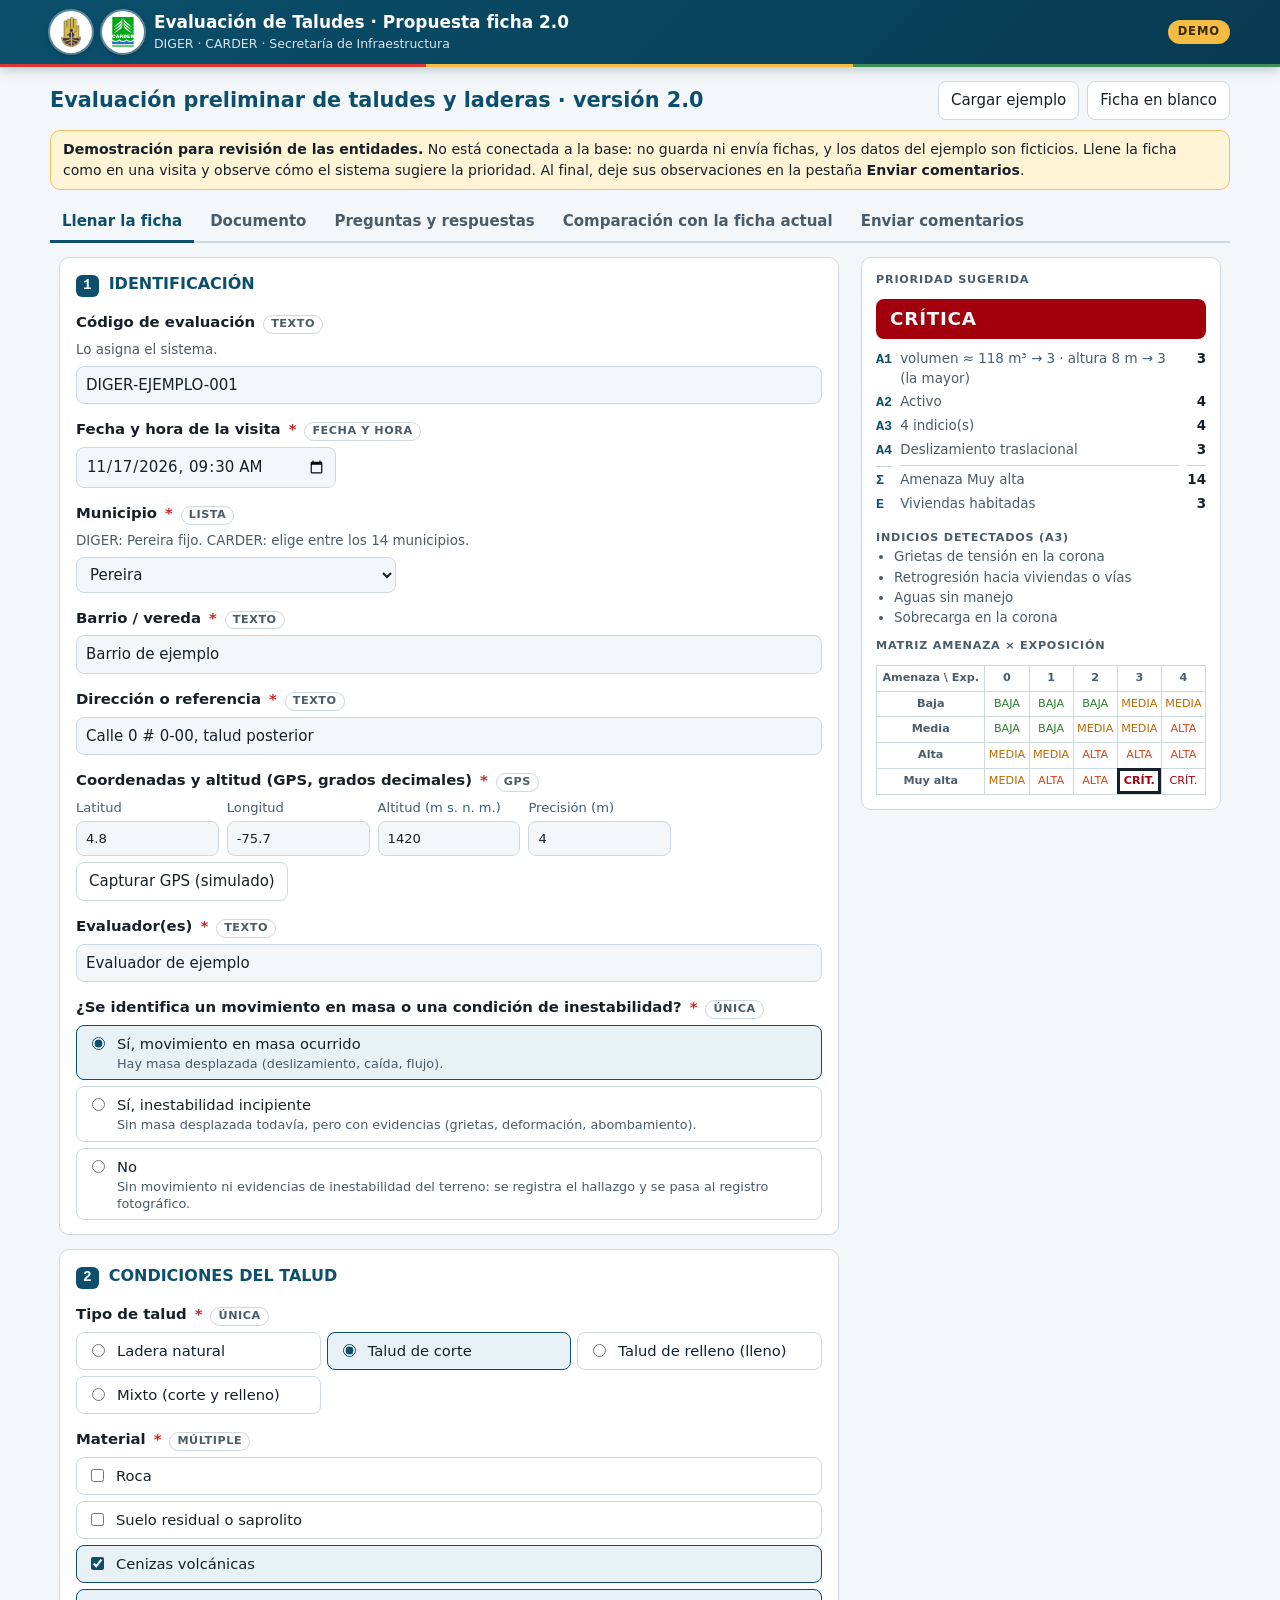
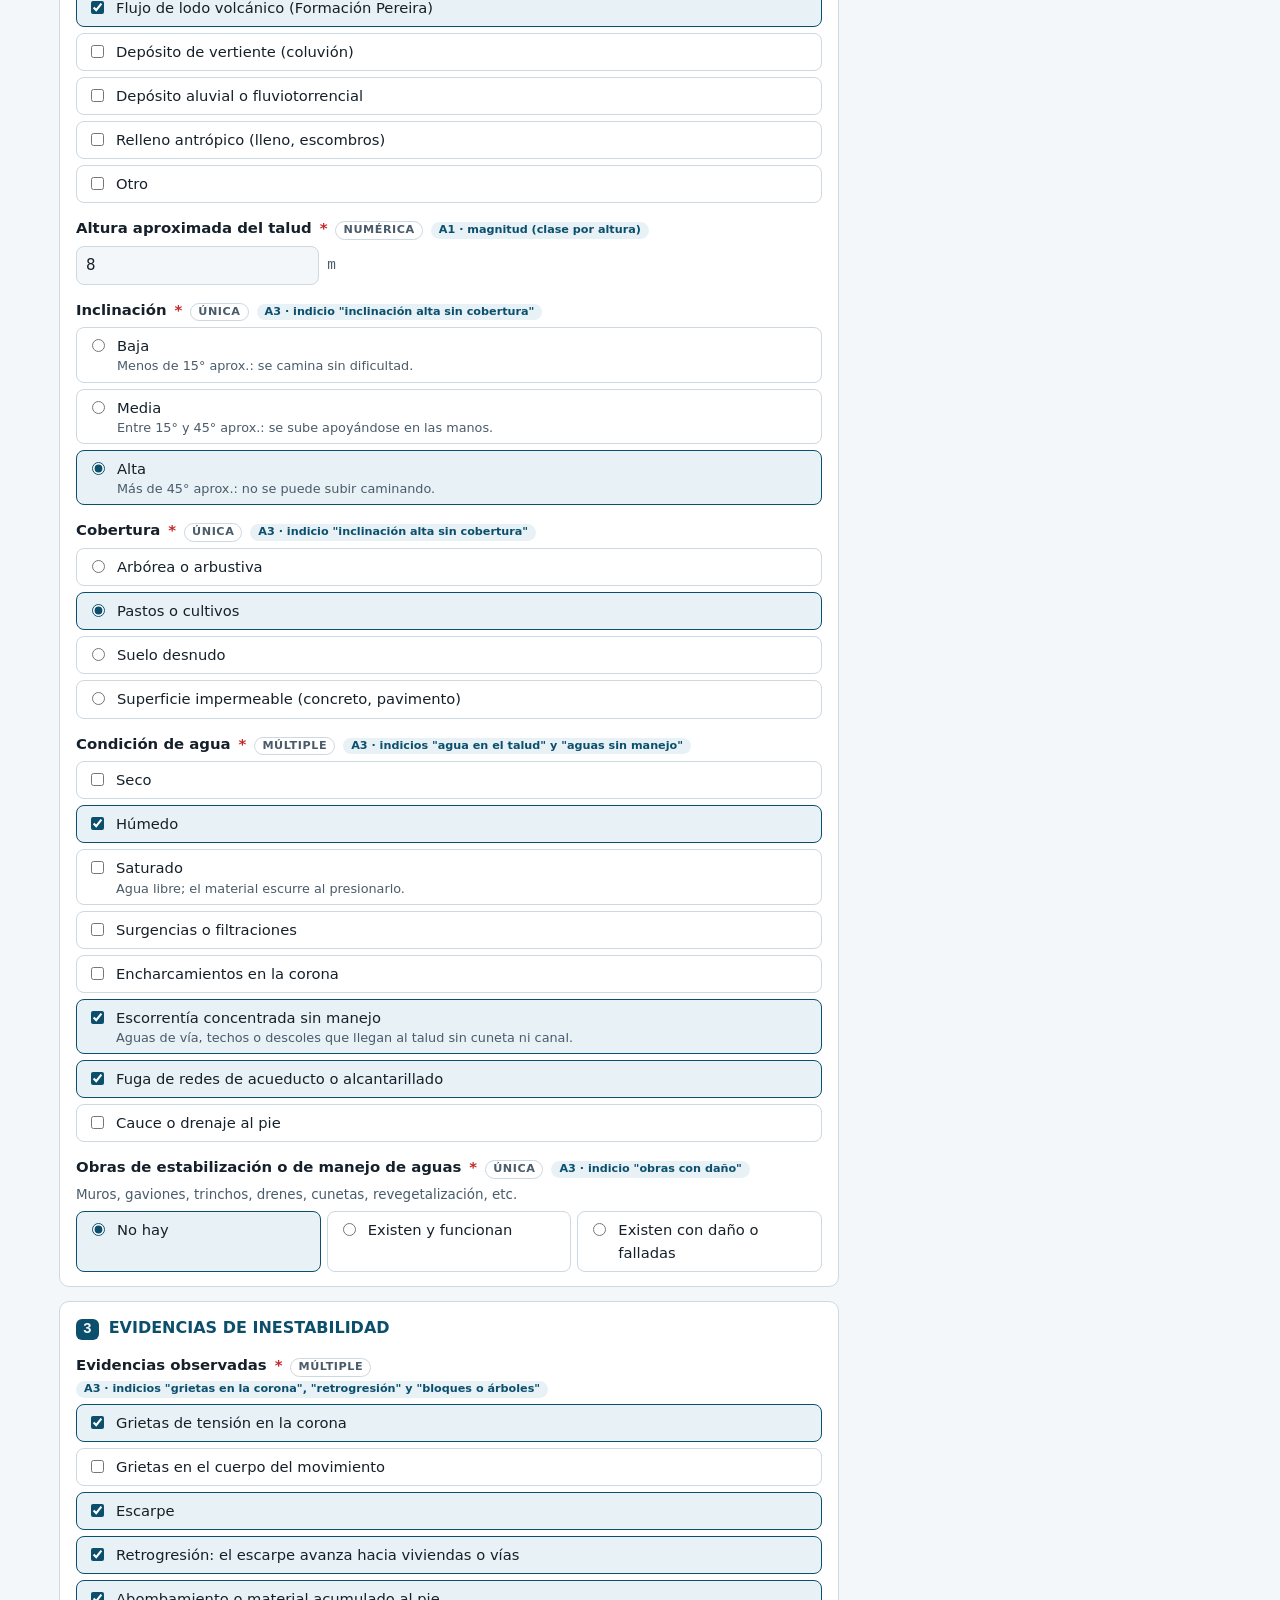
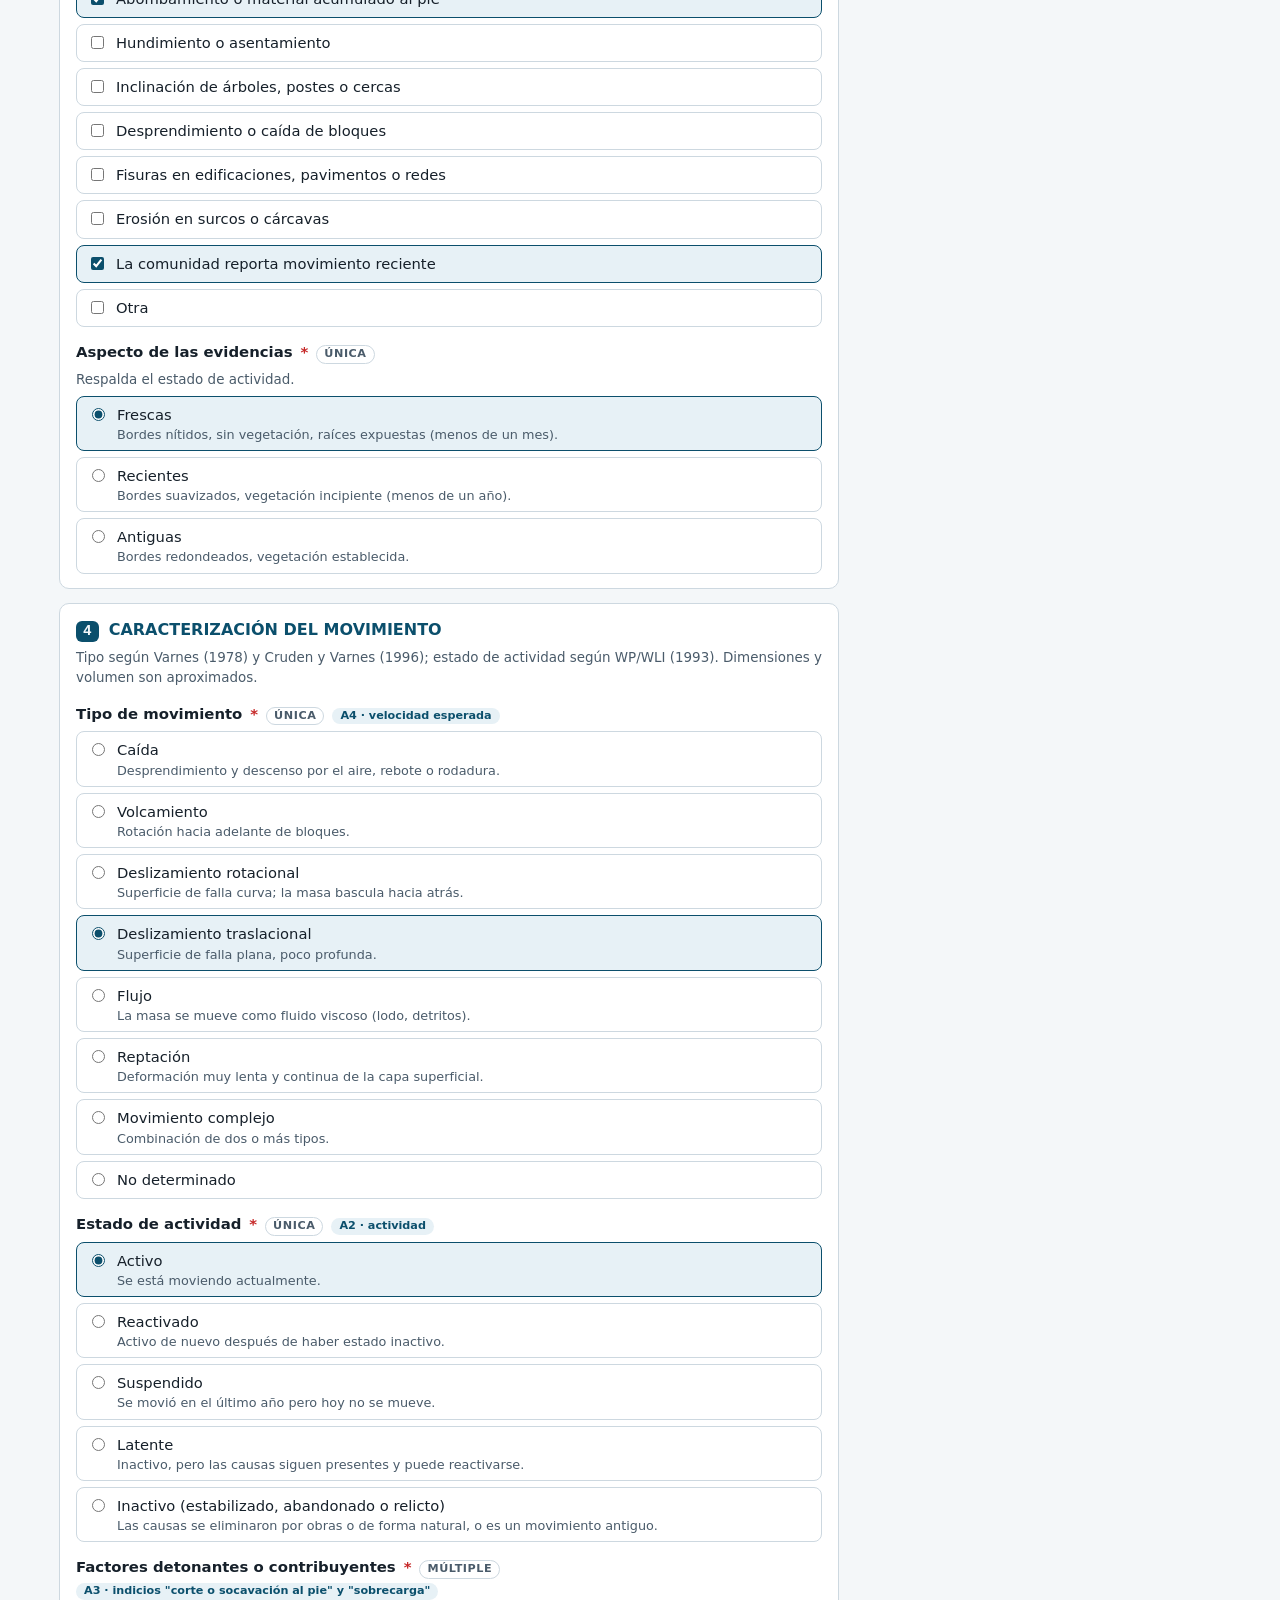
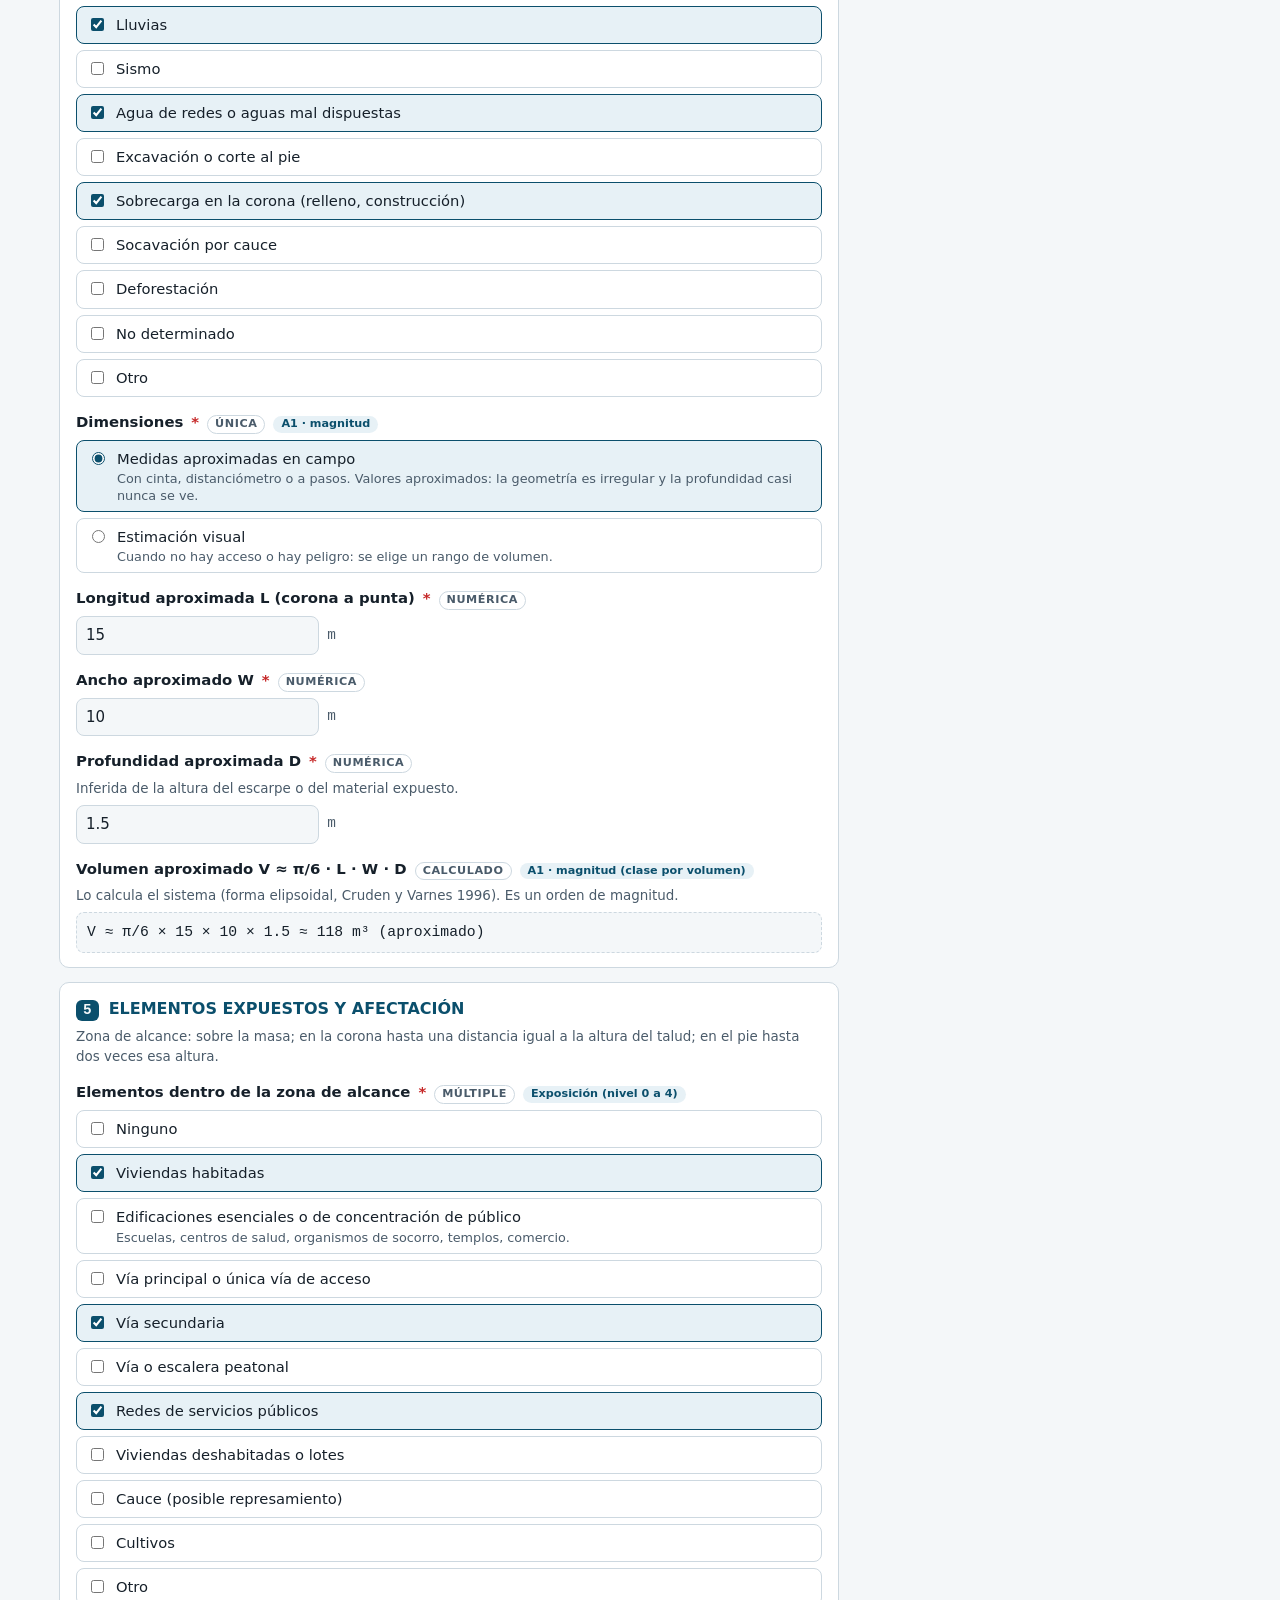
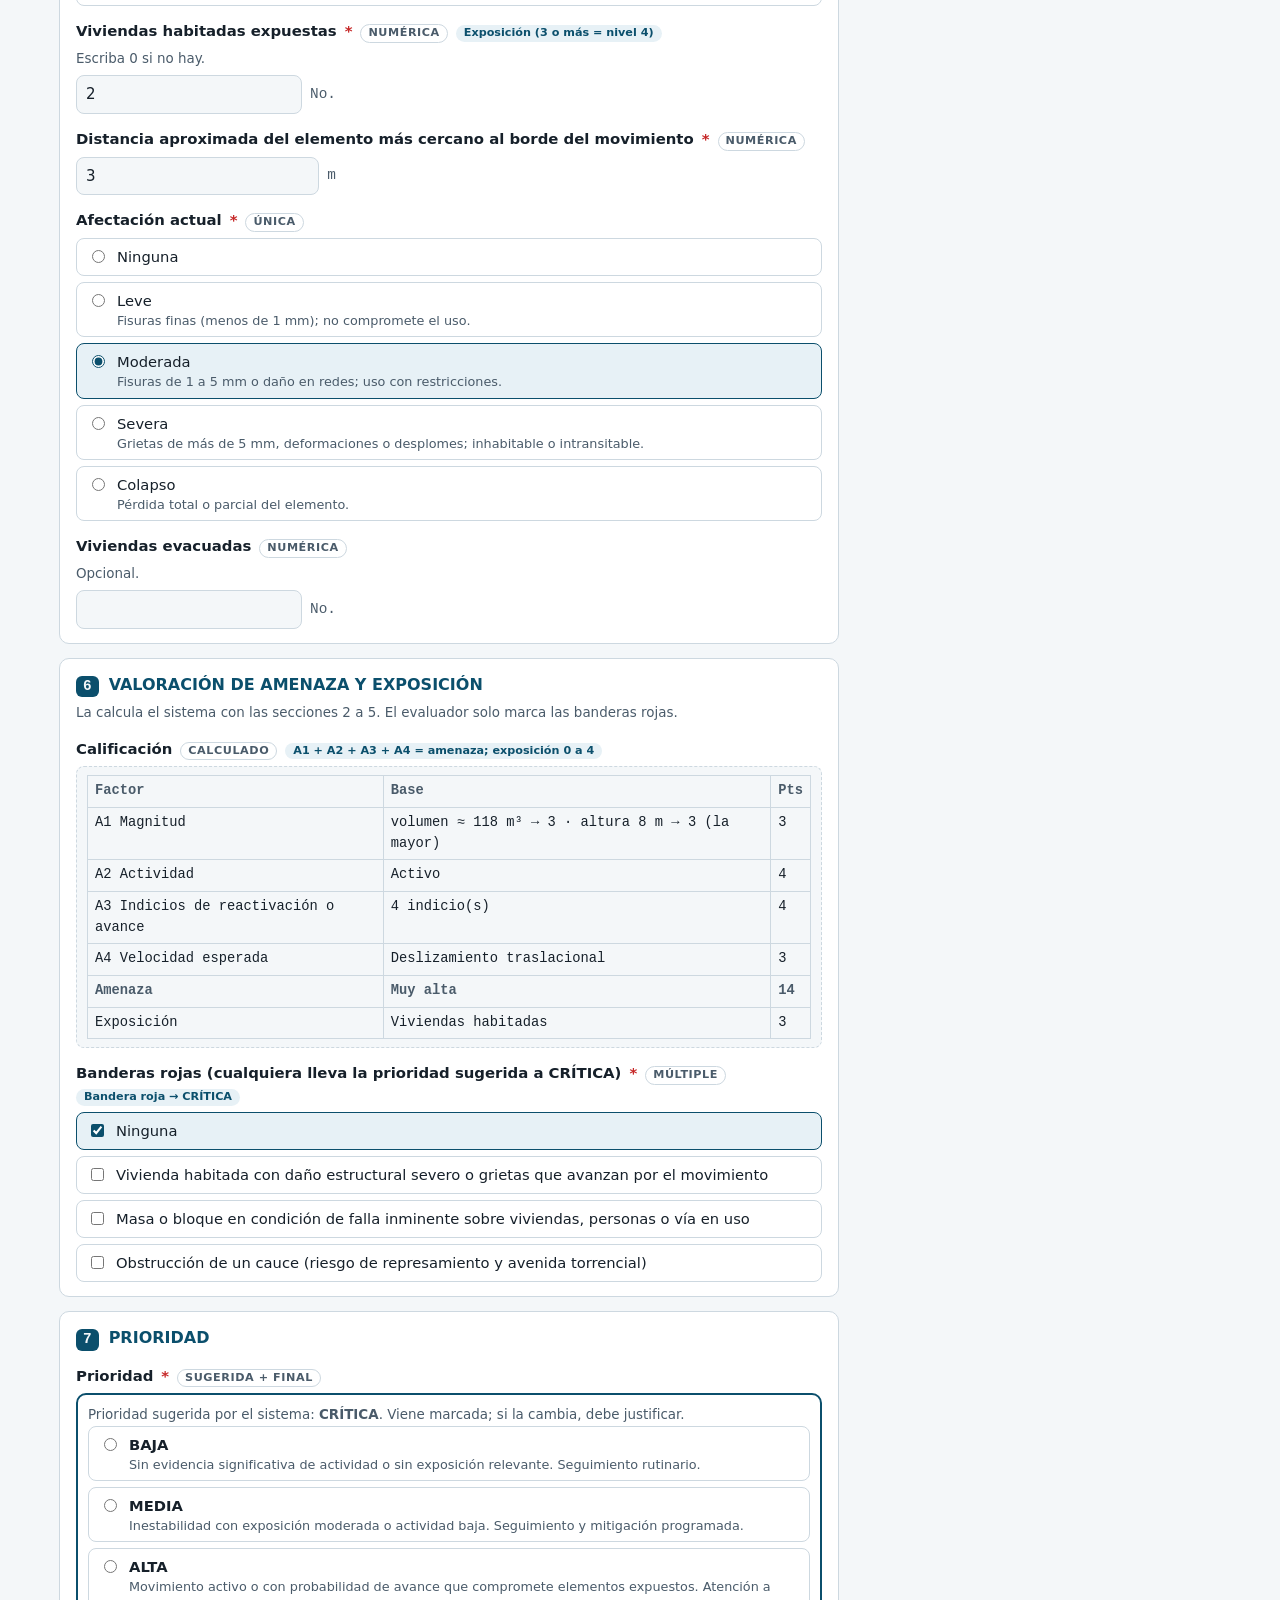
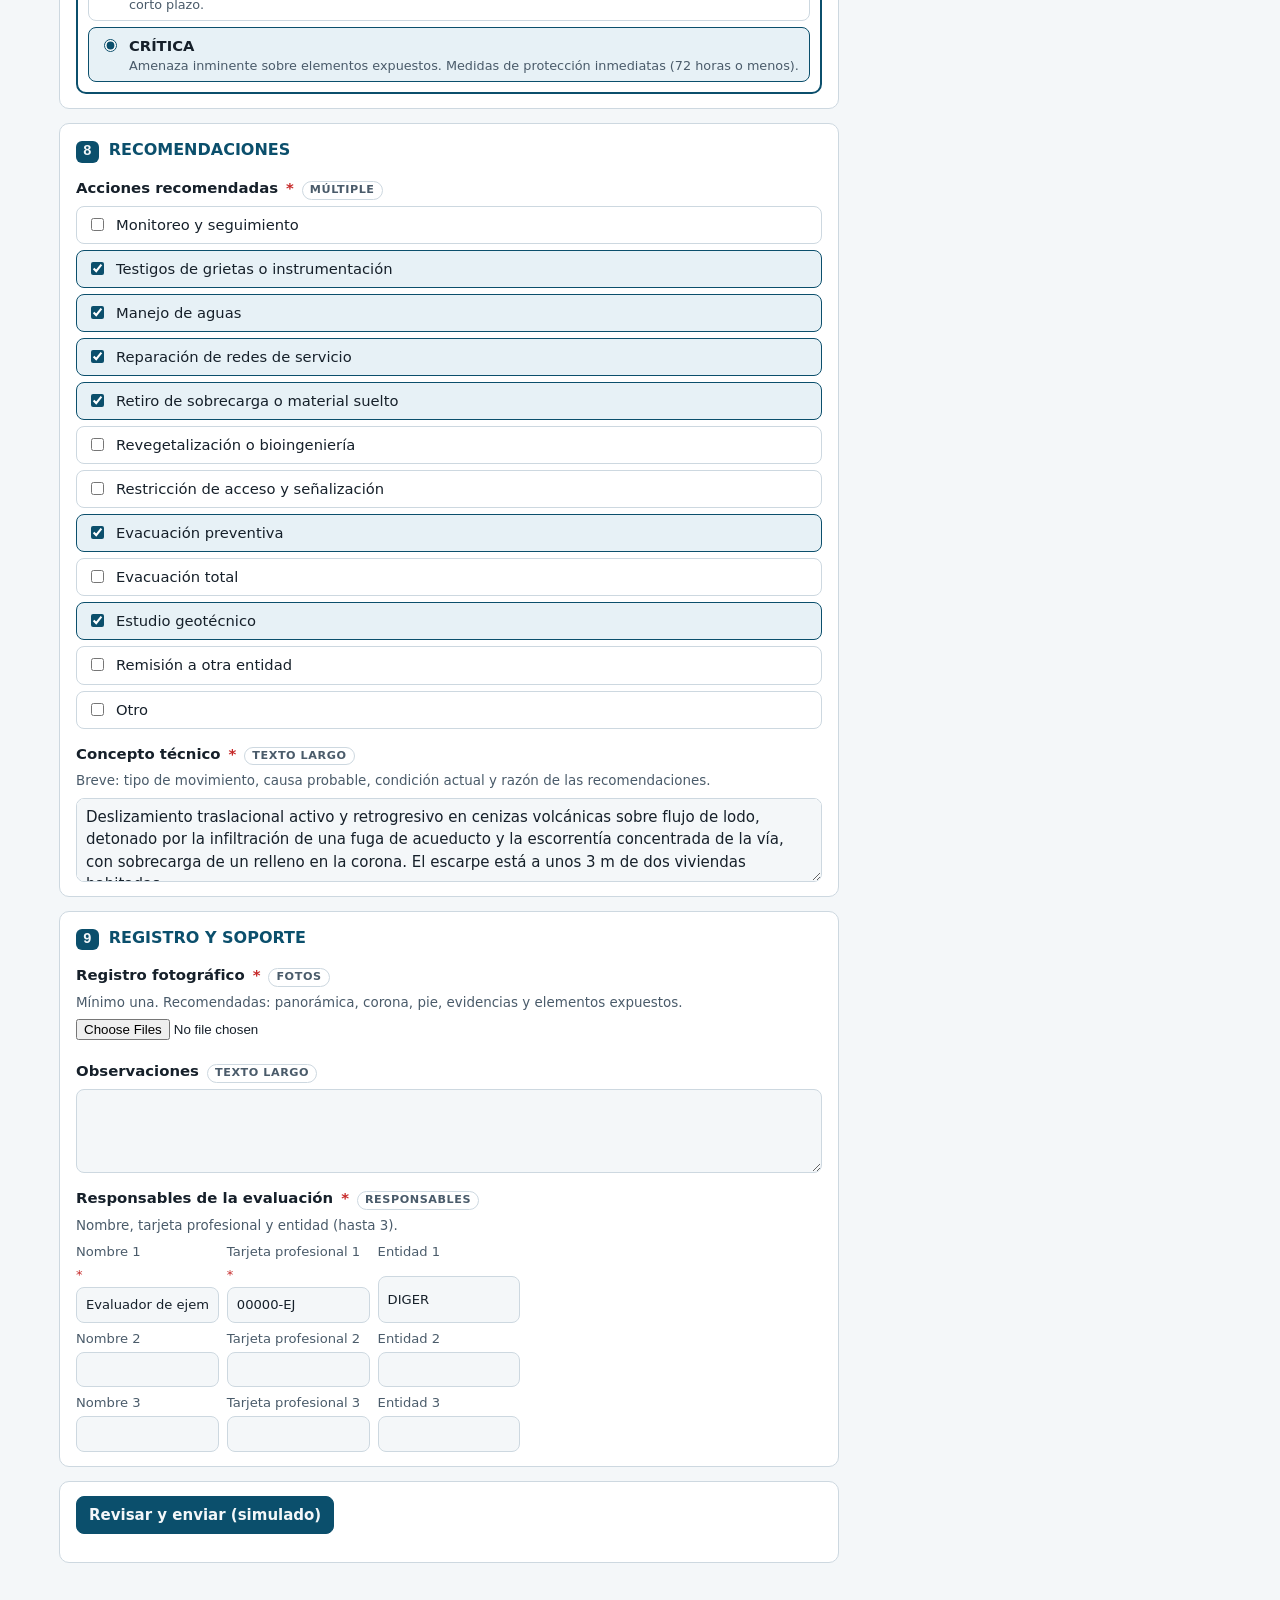
==== propuesta/index.html @ eb18f4ae "v83: demo de la propuesta de ficha 2.0 en propuesta/ (no conectada) y el service worker no la guarda" ====
<!DOCTYPE html>
<html lang="es">
<head>
<meta charset="utf-8">
<meta name="viewport" content="width=device-width, initial-scale=1, viewport-fit=cover">
<meta name="robots" content="noindex">
<title>Propuesta ficha 2.0 · Taludes DIGER</title>
<link rel="icon" href="../icon-192.png">
<!-- DEMO de la propuesta de ficha 2.0. NO está conectada a nada: no lee ni escribe la base, no usa config.js,
     no registra service worker. Fuente de la ficha y del cálculo: ficha2-schema.js (misma carpeta).
     El service worker de la app NO guarda esta carpeta (sw.js, igual que eficiencia/). -->
<style>
/* Layout: tres vistas (llenar / documento / preguntas). Llenar = formulario de lectura (máx. 780 px) + panel de criticidad fijo a la derecha;
   en celular el panel queda debajo y una barra inferior muestra la prioridad. Colores tomados de la app (app/styles.css). */
:root {
  --azul: #0b4f6c; --azul-claro: #e7f1f6; --texto: #16202a; --suave: #4a5b6a; --borde: #cdd8e0; --fondo: #f4f7f9; --tarjeta: #ffffff;
  --aviso: #fff4d6; --aviso-borde: #e6c46a; --papel: #ffffff; --tinta: #111a22;
  --baja: #2e7d32; --media: #b86a00; --alta: #d84315; --critica: #a3000d; --sin: #5f6f7c; --error: #c62828;
  --mono: ui-monospace, "Cascadia Mono", Consolas, monospace; --radio: 10px;
}
/* Igual que la app: solo tema claro, barra azul con la franja institucional. */
:root { --azul-oscuro: #063a50; --inst-rojo: #d93933; --inst-verde: #3f8c54; --inst-amarillo: #f4bc42; color-scheme: light }
* { box-sizing: border-box }
[hidden] { display: none !important }
html, body { margin: 0 }
body { background: var(--fondo); color: var(--texto); font: 15px/1.5 system-ui, -apple-system, "Segoe UI", Roboto, sans-serif; padding-bottom: 110px }
.contenido { padding: 14px max(16px, env(safe-area-inset-right, 0px)) 0 max(16px, env(safe-area-inset-left, 0px)) }
.topbar { background: linear-gradient(135deg, var(--azul) 0%, var(--azul-oscuro) 100%); color: #fff; box-shadow: 0 2px 12px rgba(6, 58, 80, .28);
  border-bottom: 3px solid transparent; border-image: linear-gradient(90deg, var(--inst-rojo) 0 33.3%, var(--inst-amarillo) 33.3% 66.6%, var(--inst-verde) 66.6%) 1;
  padding: calc(10px + env(safe-area-inset-top, 0px)) max(14px, env(safe-area-inset-right, 0px)) 10px max(14px, env(safe-area-inset-left, 0px)) }
.topbar-in { max-width: 1180px; margin: 0 auto; display: flex; align-items: center; gap: 10px; flex-wrap: wrap }
.topbar-logo { flex: none; display: inline-grid; place-items: center; width: 42px; height: 42px; border-radius: 50%; background: #fff;
  box-shadow: 0 0 0 2px rgba(255,255,255,.35), 0 2px 6px rgba(0,0,0,.25) }
.topbar-logo img { height: 30px; width: auto; display: block }
.topbar-textos { min-width: 0; flex: 1 1 200px }
.topbar-textos strong { display: block; font-size: 1.06rem }
.topbar-textos span { display: block; font-size: .78rem; opacity: .85 }
.sello { font-size: .72rem; font-weight: 800; letter-spacing: .08em; background: var(--inst-amarillo); color: #3a2a00; border-radius: 99px; padding: 3px 10px }
.fb { display: grid; gap: 12px; max-width: 780px }
.fb label { display: grid; gap: 4px; font-weight: 600; font-size: .9rem }
.fb input[type=text] { max-width: 420px }
.fb textarea { min-height: 140px }
.fb .vista-previa { font: .82rem/1.45 var(--mono); white-space: pre-wrap; background: var(--tarjeta); border: 1px dashed var(--borde); border-radius: 8px; padding: 10px; max-height: 260px; overflow: auto }
@media (max-width: 700px) { body .vistas { flex-wrap: nowrap; overflow-x: auto; scrollbar-width: thin } body .vistas button { white-space: nowrap; flex: none } }
a.boton { display: inline-block; text-decoration: none; border-radius: 8px; padding: 7px 12px; font-weight: 700; background: #1f8f4e; color: #fff }
.ancho { max-width: 1180px; margin: 0 auto }
header.cab { display: flex; flex-wrap: wrap; gap: 10px 16px; align-items: center; justify-content: space-between; margin-bottom: 10px }
h1 { font-size: 1.3rem; margin: 0; color: var(--azul); text-wrap: balance }
.borrador { background: var(--aviso); border: 1px solid var(--aviso-borde); border-radius: var(--radio); padding: 8px 12px; font-size: .88rem; margin: 0 0 12px }
.vistas { display: flex; gap: 4px; flex-wrap: wrap; border-bottom: 2px solid var(--borde); margin-bottom: 14px }
.vistas button { border: 0; border-bottom: 3px solid transparent; border-radius: 0; margin-bottom: -2px; background: none; padding: 8px 12px; font-weight: 600; color: var(--suave) }
.vistas button[aria-selected=true] { color: var(--azul); border-bottom-color: var(--azul) }
button { font: inherit; cursor: pointer; border-radius: 8px; border: 1px solid var(--borde); background: var(--tarjeta); color: var(--texto); padding: 7px 12px }
button.primario { background: var(--azul); border-color: var(--azul); color: var(--fondo); font-weight: 700 }
button:focus-visible, input:focus-visible, select:focus-visible, textarea:focus-visible { outline: 3px solid var(--azul); outline-offset: 2px }
label.op:focus-within { outline: 3px solid var(--azul); outline-offset: 1px }
.botones { display: flex; gap: 8px; flex-wrap: wrap }
/* LLENAR */
.llenar { display: grid; grid-template-columns: minmax(0, 780px) minmax(0, 360px); gap: 22px; justify-content: center }
.form { display: grid; gap: 14px; min-width: 0 }
.sec { background: var(--tarjeta); border: 1px solid var(--borde); border-radius: var(--radio); padding: 14px 16px; display: grid; gap: 14px; min-width: 0 }
.sec > h2 { margin: 0; font-size: 1rem; color: var(--azul); display: flex; gap: 10px; align-items: baseline }
.sec > h2 .num { font-family: var(--mono); background: var(--azul); color: var(--fondo); border-radius: 6px; padding: 0 7px; font-size: .9rem }
.sec > .ayuda { margin-top: -8px }
.campo { display: grid; gap: 6px; min-width: 0 }
.campo > .etq { font-weight: 600; font-size: .93rem; display: flex; flex-wrap: wrap; gap: 4px 8px; align-items: baseline }
.req { color: var(--error) }
.tipo { font-size: .7rem; letter-spacing: .05em; text-transform: uppercase; color: var(--suave); border: 1px solid var(--borde); border-radius: 99px; padding: 0 7px; font-weight: 600 }
.crit { font-size: .7rem; color: var(--azul); background: var(--azul-claro); border-radius: 99px; padding: 0 8px; font-weight: 600 }
.ayuda { color: var(--suave); font-size: .84rem; margin: 0 }
.ops { display: grid; gap: 6px; grid-template-columns: repeat(auto-fill, minmax(220px, 1fr)) }
.ops.largas { grid-template-columns: 1fr }
label.op { display: flex; gap: 9px; align-items: flex-start; border: 1px solid var(--borde); border-radius: 8px; padding: 7px 10px; cursor: pointer; min-width: 0; font-size: .92rem }
label.op:has(input:checked) { border-color: var(--azul); background: var(--azul-claro) }
label.op input { margin-top: 4px; flex: none; accent-color: var(--azul) }
label.op small { display: block; color: var(--suave); font-size: .8rem; line-height: 1.35 }
.detalle { display: grid; gap: 4px; font-size: .86rem; color: var(--suave); padding-left: 12px; border-left: 3px solid var(--azul) }
input[type=number], input[type=text], input[type=datetime-local], select, textarea { font: inherit; color: var(--texto); background: var(--fondo); border: 1px solid var(--borde); border-radius: 8px; padding: 7px 9px; width: 100%; min-width: 0 }
textarea { min-height: 84px; resize: vertical }
.con-unidad { display: flex; align-items: center; gap: 8px; max-width: 260px }
.con-unidad span { color: var(--suave); font-family: var(--mono); font-size: .9rem }
.rejilla { display: grid; gap: 8px; grid-template-columns: repeat(auto-fill, minmax(140px, 1fr)) }
.rejilla label { display: grid; gap: 3px; font-size: .82rem; color: var(--suave) }
.calc { font-family: var(--mono); font-size: .92rem; background: var(--fondo); border: 1px dashed var(--borde); border-radius: 8px; padding: 8px 10px; overflow-x: auto }
.destacado { border: 2px solid var(--azul); border-radius: var(--radio); padding: 10px }
.tabla-caja { overflow-x: auto }
table.t { border-collapse: collapse; width: 100%; font-size: .86rem; font-variant-numeric: tabular-nums }
table.t th, table.t td { border: 1px solid var(--borde); padding: 5px 7px; text-align: left; vertical-align: top }
table.t th { background: var(--fondo); color: var(--suave); font-weight: 600 }
.justif { border: 2px solid var(--media); border-radius: var(--radio); padding: 12px; display: grid; gap: 8px }
.errores { color: var(--error); font-weight: 600; font-size: .9rem; margin: 0 }
.ok { color: var(--baja); font-weight: 600; margin: 0 }
/* panel */
aside { position: sticky; top: calc(env(safe-area-inset-top, 0px) + 12px); align-self: start; display: grid; gap: 12px; min-width: 0; max-height: calc(100vh - 24px); overflow-y: auto }
.panel { background: var(--tarjeta); border: 1px solid var(--borde); border-radius: var(--radio); padding: 14px; display: grid; gap: 10px }
.etq-p { font-size: .7rem; letter-spacing: .07em; text-transform: uppercase; color: var(--suave); font-weight: 700 }
.chip { display: inline-block; font-weight: 800; letter-spacing: .04em; color: var(--fondo); border-radius: 8px; padding: 6px 14px; font-size: 1.15rem; background: var(--sin) }
.c-BAJA { background: var(--baja) } .c-MEDIA { background: var(--media) } .c-ALTA { background: var(--alta) } .c-CRÍTICA { background: var(--critica) }
dl.fac { display: grid; grid-template-columns: auto 1fr auto; gap: 3px 8px; margin: 0; font-size: .84rem; align-items: baseline }
dl.fac dt { font-family: var(--mono); color: var(--azul); font-weight: 700 } dl.fac dd { margin: 0; color: var(--suave) } dl.fac .p { text-align: right; font-weight: 700; color: var(--texto); font-variant-numeric: tabular-nums }
dl.fac .tot { border-top: 1px solid var(--borde); padding-top: 4px }
ul.mini { margin: 0; padding-left: 18px; font-size: .84rem; color: var(--suave) }
ul.adv { margin: 0; padding-left: 18px; font-size: .84rem; color: var(--media) }
table.matriz { border-collapse: collapse; width: 100%; font-size: .7rem; font-variant-numeric: tabular-nums }
.matriz th, .matriz td { border: 1px solid var(--borde); padding: 4px 2px; text-align: center }
.matriz th { color: var(--suave); font-weight: 600 }
.matriz .v-BAJA { color: var(--baja) } .matriz .v-MEDIA { color: var(--media) } .matriz .v-ALTA { color: var(--alta) } .matriz .v-CRÍTICA { color: var(--critica) }
.matriz td.aqui { outline: 3px solid var(--texto); outline-offset: -3px; font-weight: 800 }
.barra { display: none }
@media (max-width: 920px) {
  .llenar { grid-template-columns: minmax(0, 1fr) }
  aside { position: static; max-height: none }
  .barra { display: flex; position: fixed; left: 0; right: 0; bottom: 0; z-index: 20; gap: 10px; align-items: center; justify-content: space-between; background: var(--tarjeta); border-top: 1px solid var(--borde);
    padding: 10px max(16px, env(safe-area-inset-right, 0px)) calc(10px + env(safe-area-inset-bottom, 0px)) max(16px, env(safe-area-inset-left, 0px)) }
  .barra .chip { font-size: .95rem; padding: 4px 10px } .barra span { font-size: .82rem; color: var(--suave) }
}
/* DOCUMENTO */
.hoja { background: var(--papel); color: var(--tinta); border: 1px solid var(--borde); max-width: 860px; margin: 0 auto; padding: 22px; font-size: 12.5px; line-height: 1.4; box-shadow: 0 2px 10px rgba(0,0,0,.08) }
.hoja table { border-collapse: collapse; width: 100% }
.hoja td, .hoja th { border: 1px solid var(--tinta); padding: 4px 6px; vertical-align: top; text-align: left }
.d-enc td { text-align: center; vertical-align: middle }
.d-enc .ent { font-weight: 800; font-size: 13px } .d-enc .tit { font-weight: 800; font-size: 13.5px }
.d-sec { background: var(--azul); color: var(--papel); font-weight: 800; letter-spacing: .03em; padding: 4px 6px; margin-top: 10px }
.d-lbl { width: 32%; font-weight: 600; background: color-mix(in srgb, var(--azul) 7%, transparent) }
.d-ops span { display: inline-block; margin-right: 10px; white-space: nowrap } .d-ops span.si { font-weight: 700 }
.d-alc { font-size: 11px; font-style: italic; margin: 8px 0 }
.d-prio { font-size: 16px; font-weight: 800 }
.d-firmas td { height: 70px; vertical-align: bottom; text-align: center; width: 33% }
.d-fotos { display: grid; grid-template-columns: repeat(auto-fill, minmax(150px, 1fr)); gap: 6px }
.d-fotos img { width: 100%; aspect-ratio: 4/3; object-fit: cover; border: 1px solid var(--tinta) }
.d-ref { font-size: 10.5px; margin-top: 10px }
.hoja-caja { overflow-x: auto }
/* PREGUNTAS */
.spec { display: grid; gap: 18px }
.spec > section, .spec > p { min-width: 0 }
.spec h2 { font-size: 1rem; color: var(--azul); margin: 0 0 6px }
.spec td.ops-col { font-size: .8rem; color: var(--suave); min-width: 220px }
.spec td:first-child { font-family: var(--mono); white-space: nowrap }
@media (prefers-reduced-motion: no-preference) { .chip { transition: background-color .25s } }
</style>
</head>
<body>
<header class="topbar">
  <div class="topbar-in">
    <span class="topbar-logo"><img src="../logo-diger.png" width="87" height="134" alt="DIGER Pereira"></span>
    <span class="topbar-logo"><img src="../logo-carder-compacto.png" width="158" height="224" alt="CARDER"></span>
    <div class="topbar-textos"><strong>Evaluación de Taludes · Propuesta ficha 2.0</strong><span>DIGER · CARDER · Secretaría de Infraestructura</span></div>
    <span class="sello">DEMO</span>
  </div>
</header>
<div class="contenido">
<div class="ancho">
  <header class="cab">
    <h1>Evaluación preliminar de taludes y laderas · versión 2.0</h1>
    <div class="botones"><button type="button" id="b-ejemplo">Cargar ejemplo</button><button type="button" id="b-limpiar">Ficha en blanco</button></div>
  </header>
  <p class="borrador"><b>Demostración para revisión de las entidades.</b> No está conectada a la base: no guarda ni envía fichas, y los datos del ejemplo son ficticios. Llene la ficha como en una visita y observe cómo el sistema sugiere la prioridad. Al final, deje sus observaciones en la pestaña <b>Enviar comentarios</b>.</p>
  <div class="vistas" role="tablist">
    <button type="button" role="tab" id="v-llenar" aria-selected="true">Llenar la ficha</button>
    <button type="button" role="tab" id="v-doc" aria-selected="false">Documento</button>
    <button type="button" role="tab" id="v-spec" aria-selected="false">Preguntas y respuestas</button>
    <button type="button" role="tab" id="v-comp" aria-selected="false">Comparación con la ficha actual</button>
    <button type="button" role="tab" id="v-fb" aria-selected="false">Enviar comentarios</button>
  </div>

  <div id="vista-llenar" class="llenar">
    <div class="form" id="form"></div>
    <aside>
      <div class="panel">
        <span class="etq-p">Prioridad sugerida</span>
        <span class="chip" id="chip">—</span>
        <dl class="fac" id="factores"></dl>
        <div id="caja-ind"><span class="etq-p">Indicios detectados (A3)</span><ul class="mini" id="indicios"></ul></div>
        <div id="caja-adv" hidden><span class="etq-p">Revisar coherencia</span><ul class="adv" id="advertencias"></ul></div>
        <span class="etq-p">Matriz amenaza × exposición</span>
        <div class="tabla-caja"><table class="matriz" id="matriz"></table></div>
      </div>
    </aside>
  </div>
  <div id="vista-doc" hidden><div class="hoja-caja"><div class="hoja" id="hoja"></div></div></div>
  <div id="vista-spec" class="spec" hidden></div>
  <div id="vista-comp" class="spec" hidden>
    <p class="ayuda">Ficha actual (versión 1.0, en la app desde el 20/08/2026) frente a la propuesta. Datos de la ficha actual: 160 visitas con movimiento en masa, corte 17/11/2026.</p>
    <section><h2>Lo esencial</h2><div class="tabla-caja"><table class="t">
      <tr><th>Aspecto</th><th>Ficha actual</th><th>Propuesta 2.0</th></tr>
      <tr><td>Propósito</td><td>Inspección visual; el evaluador asigna la prioridad a criterio</td><td>Evaluación preliminar; el sistema sugiere la prioridad y el evaluador la confirma o la cambia justificando</td></tr>
      <tr><td>Respuestas cuando hay movimiento</td><td>Unas 38</td><td>Unas 35, casi todas de marcar</td></tr>
      <tr><td>Cómo sale la prioridad</td><td>Cuatro valoraciones Baja / Media / Alta a criterio (sección 6) y prioridad elegida a mano</td><td>Amenaza (A1 magnitud + A2 actividad + A3 indicios + A4 velocidad) × exposición, en una matriz; banderas rojas → CRÍTICA</td></tr>
      <tr><td>Consistencia entre evaluadores</td><td>El 80 % de las visitas está en grupos con las mismas respuestas y distinta prioridad</td><td>Las mismas respuestas dan siempre la misma prioridad sugerida; todo cambio queda justificado</td></tr>
      <tr><td>Casos graves con prioridad baja</td><td>11 de 40 movimientos activos quedaron BAJA o MEDIA</td><td>Un movimiento activo nunca sale BAJA (20.000 fichas simuladas)</td></tr>
      <tr><td>Control de calidad</td><td>Solo campos obligatorios</td><td>Obligatorios + 8 advertencias de coherencia (p. ej., evidencias frescas con movimiento inactivo)</td></tr>
      <tr><td>Sin movimiento en masa</td><td>Pasa al registro sin decir qué se encontró</td><td>Se registra el hallazgo y la entidad a la que se remite</td></tr>
    </table></div></section>
    <section><h2>Pregunta por pregunta</h2><div class="tabla-caja"><table class="t">
      <tr><th>Tema</th><th>Ficha actual</th><th>Propuesta 2.0</th></tr>
      <tr><td>Tipo de movimiento</td><td>Múltiple, 8 opciones sin definición</td><td>Única, 8 opciones con definición (Varnes; Cruden y Varnes); "complejo" para combinaciones</td></tr>
      <tr><td>Estado de actividad</td><td>6 opciones sin definición (incluye "En evolución" y "Potencialmente inestable")</td><td>5 estados del WP/WLI con definición, respaldados por el aspecto de las evidencias (frescas, recientes, antiguas)</td></tr>
      <tr><td>Movimiento previo, tendencia, cambios después del sismo</td><td>Tres preguntas; "sismo" = Sí en el 80 %</td><td>Quedan en el estado de actividad y en los detonantes</td></tr>
      <tr><td>Material</td><td>Suelo / Roca / Relleno / Depósito / Otro</td><td>8 unidades, incluidas cenizas volcánicas, flujo de lodo de la Formación Pereira, coluvión y lleno</td></tr>
      <tr><td>Pendiente</td><td>Número en % (llenado en el 78 %)</td><td>Baja / Media / Alta con guía práctica para elegir</td></tr>
      <tr><td>Agua</td><td>Seco, húmedo, saturado, surgencias, filtraciones</td><td>Además: encharcamientos, escorrentía sin manejo, fugas de redes, cauce al pie</td></tr>
      <tr><td>Obras existentes</td><td>No se preguntaban</td><td>No hay / funcionan / con daño</td></tr>
      <tr><td>Evidencias</td><td>10 opciones</td><td>12 opciones, incluidas retrogresión y el reporte de la comunidad</td></tr>
      <tr><td>Dimensiones</td><td>5 campos opcionales; el 46 % sin ninguna medida</td><td>Obligatorias: medidas aproximadas con volumen calculado, o rango de volumen con equivalencias en volquetas</td></tr>
      <tr><td>Factores</td><td>7 factores observables, sin efecto en la prioridad</td><td>9 detonantes que alimentan los indicios de reactivación</td></tr>
      <tr><td>Exposición</td><td>Lista de elementos y número de personas y viviendas (personas llenado en el 42 %)</td><td>Elementos dentro de una zona de alcance definida, viviendas habitadas obligatorias (0 si no hay) y distancia</td></tr>
      <tr><td>Afectación</td><td>5 niveles sin criterio</td><td>5 niveles con criterio por fisuras; severa o colapso sube la exposición</td></tr>
      <tr><td>Prioridad</td><td>BAJA a CRÍTICA, elegida</td><td>Sugerida + final; si difieren, motivo y justificación de 30 caracteres o más</td></tr>
      <tr><td>Acciones, concepto, fotos, responsables</td><td>Igual</td><td>Igual (acciones agrupadas en 12)</td></tr>
    </table></div></section>
    <section><h2>Lo que se deja de registrar</h2><p class="ayuda">Escarpe (m), área (m²), tendencia, pendiente en %, personas expuestas como dato obligatorio y las observaciones de cada valoración de la sección 6. Las visitas ya hechas no se modifican.</p></section>
    <section><h2>Efecto en la app</h2><p class="ayuda">La columna PRIORIDAD sigue siendo la prioridad final, así que el tablero, los filtros y el mapa no cambian. Se agregan al final de VISITAS: PRIORIDAD_SUGERIDA, PUNTAJE_AMENAZA, NIVEL_EXPOSICION, CAMBIO_PRIORIDAD y JUSTIFICACION_CAMBIO, más los campos nuevos. El cálculo corre en el celular, también sin señal.</p></section>
  </div>
  <div id="vista-fb" class="fb" hidden>
    <p class="ayuda">Esta demo no guarda nada. Escriba sus observaciones, cópielas o envíelas por WhatsApp o correo al coordinador de la propuesta en la DIGER. Si marca la casilla, se adjunta un resumen del caso que llenó en <b>Llenar la ficha</b>.</p>
    <label for="fb-nombre">Nombre (opcional)<input type="text" id="fb-nombre" autocomplete="name"></label>
    <label for="fb-entidad">Entidad
      <select id="fb-entidad" style="max-width:420px"><option>DIGER</option><option>CARDER</option><option>Secretaría de Infraestructura</option><option>Otra</option></select></label>
    <label for="fb-texto">Observaciones: preguntas que sobran o faltan, opciones, prioridad sugerida que no le parezca, redacción…<textarea id="fb-texto"></textarea></label>
    <label class="op" style="max-width:420px"><input type="checkbox" id="fb-caso" checked><span>Adjuntar el caso que llené y la prioridad que sugirió el sistema</span></label>
    <span class="etq-p">Vista previa del mensaje</span>
    <div class="vista-previa" id="fb-previa"></div>
    <div class="botones">
      <button type="button" class="primario" id="fb-copiar">Copiar mensaje</button>
      <a class="boton" id="fb-wa" href="#" target="_blank" rel="noopener">Enviar por WhatsApp</a>
      <a class="boton" id="fb-mail" href="#" style="background:var(--azul)">Enviar por correo</a>
    </div>
    <p class="ok" id="fb-ok" hidden>Mensaje copiado.</p>
  </div>
</div>
</div>
<div class="barra" id="barra" aria-hidden="true"><span id="barra-txt"></span><span class="chip" id="barra-chip">—</span></div>

<script src="ficha2-schema.js" charset="utf-8"></script>
<script>
const $ = (id) => document.getElementById(id);
const esc = (s) => String(s == null ? '' : s).replace(/[&<>"]/g, (c) => ({ '&': '&amp;', '<': '&lt;', '>': '&gt;', '"': '&quot;' }[c]));
const TIPO_TXT = { unica: 'Única', multiple: 'Múltiple', numero: 'Numérica', texto: 'Texto', textarea: 'Texto largo', fecha_hora: 'Fecha y hora', municipio: 'Lista',
  gps: 'GPS', fotos: 'Fotos', responsables: 'Responsables', calculado: 'Calculado', prioridad: 'Sugerida + final' };
const campos = []; FICHA2.secciones.forEach((s) => s.campos.forEach((c) => campos.push(Object.assign({ sec: s }, c))));
let R = {}, fotos = {}, ultimaSug = null;

// ---------- visibilidad
function cumple(cond) {
  if (!cond) return true;
  const v = R[cond.campo], arr = Array.isArray(v) ? v : (v ? [v] : []);
  if (cond.valor !== undefined) return v === cond.valor;
  if (cond.valores) return cond.valores.includes(v);
  if (cond.distintoDe !== undefined) return arr.length > 0 && !arr.includes(cond.distintoDe);
  if (cond.contiene) return arr.some((x) => cond.contiene.includes(x));
  return true;
}
const visible = (c) => cumple(c.sec.soloSi) && cumple(c.soloSi);

// ---------- formulario
function htmlCampo(c) {
  const id = 'f-' + c.id;
  const etq = `<div class="etq">${esc(c.etiqueta)}${c.requerido ? ' <span class="req" title="Obligatoria">*</span>' : ''}<span class="tipo">${TIPO_TXT[c.tipo]}</span>${c.criticidad ? `<span class="crit">${esc(c.criticidad)}</span>` : ''}</div>`;
  const ay = c.ayuda ? `<p class="ayuda">${esc(c.ayuda)}</p>` : '';
  let cuerpo = '';
  if (c.tipo === 'unica' || c.tipo === 'multiple') {
    const largas = c.descripciones || c.opciones.some((o) => o.length > 34);
    cuerpo = `<div class="ops${largas ? ' largas' : ''}">` + c.opciones.map((o, i) => {
      const d = c.descripciones && c.descripciones[o];
      return `<label class="op"><input type="${c.tipo === 'unica' ? 'radio' : 'checkbox'}" name="${c.id}" id="${id}-${i}" value="${esc(o)}" data-campo="${c.id}"><span>${esc(o)}${d ? `<small>${esc(d)}</small>` : ''}</span></label>`;
    }).join('') + '</div>' + Object.entries(c.detalles || {}).map(([o, d]) =>
      `<label class="detalle" data-det="${c.id}" data-op="${esc(o)}" for="f-${d.id}" hidden>${esc(d.etiqueta)} <span class="req">*</span><input type="${d.tipo === 'numero' ? 'number' : 'text'}" id="f-${d.id}" data-campo="${d.id}"></label>`).join('');
  } else if (c.tipo === 'numero') {
    cuerpo = `<div class="con-unidad"><input type="number" id="${id}" data-campo="${c.id}" min="0" step="any" inputmode="decimal"><span>${esc(c.unidad || '')}</span></div>`;
  } else if (c.tipo === 'texto') {
    cuerpo = `<input type="text" id="${id}" data-campo="${c.id}"${c.soloLectura ? ' readonly' : ''}>`;
  } else if (c.tipo === 'textarea') {
    cuerpo = `<textarea id="${id}" data-campo="${c.id}"></textarea>`;
  } else if (c.tipo === 'fecha_hora') {
    cuerpo = `<input type="datetime-local" id="${id}" data-campo="${c.id}" style="max-width:260px">`;
  } else if (c.tipo === 'municipio') {
    cuerpo = `<select id="${id}" data-campo="${c.id}" style="max-width:320px"><option value="">Elegir…</option>${c.opciones.map((o) => `<option>${esc(o)}</option>`).join('')}</select>`;
  } else if (c.tipo === 'gps') {
    cuerpo = `<div class="rejilla">${[['lat', 'Latitud'], ['lon', 'Longitud'], ['alt', 'Altitud (m s. n. m.)'], ['prec', 'Precisión (m)']].map(([k, t]) =>
      `<label for="${id}-${k}">${t}<input type="number" step="any" id="${id}-${k}" data-campo="${c.id}" data-k="${k}"></label>`).join('')}</div>
      <div class="botones"><button type="button" id="b-gps">Capturar GPS (simulado)</button></div>`;
  } else if (c.tipo === 'fotos') {
    cuerpo = `<input type="file" id="${id}" data-campo="${c.id}" accept="image/*" multiple><span class="ayuda" id="${id}-n"></span>`;
  } else if (c.tipo === 'responsables') {
    cuerpo = [0, 1, 2].map((i) => `<div class="rejilla">${[['nombre', 'Nombre'], ['tp', 'Tarjeta profesional'], ['entidad', 'Entidad']].map(([k, t]) =>
      `<label for="${id}-${i}-${k}">${t} ${i + 1}${i === 0 && k !== 'entidad' ? ' <span class="req">*</span>' : ''}<input type="text" id="${id}-${i}-${k}" data-campo="${c.id}" data-i="${i}" data-k="${k}"></label>`).join('')}</div>`).join('');
  } else if (c.tipo === 'calculado') {
    cuerpo = `<div class="calc" id="${id}"></div>`;
  } else if (c.tipo === 'prioridad') {
    cuerpo = `<div class="destacado"><p class="ayuda">Prioridad sugerida por el sistema: <b id="sug-txt">—</b>. Viene marcada; si la cambia, debe justificar.</p>
      <div class="ops largas">${c.opciones.map((o, i) => `<label class="op"><input type="radio" name="prioridad" id="${id}-${i}" value="${o}" data-campo="prioridad"><span><b>${o}</b><small>${esc(c.descripciones[o])}</small></span></label>`).join('')}</div></div>
      <div class="justif" id="justif" hidden><b id="justif-tit"></b>
        <label for="f-just-motivo" class="etq-p">Motivo</label>
        <select id="f-just-motivo" data-campo="justificacion_motivo"><option value="">Elegir…</option>${c.justificacion.motivos.map((m) => `<option>${esc(m)}</option>`).join('')}</select>
        <label for="f-just-texto" class="etq-p">Justificación técnica (mínimo ${c.justificacion.minimo} caracteres)</label>
        <textarea id="f-just-texto" data-campo="justificacion_texto"></textarea><span class="ayuda" id="just-cuenta"></span></div>`;
  }
  return `<div class="campo" id="c-${c.id}">${etq}${ay}${cuerpo}</div>`;
}

$('form').innerHTML = FICHA2.secciones.map((s) => `<section class="sec" id="s-${s.id}"><h2><span class="num">${s.numero}</span>${esc(s.titulo)}</h2>${s.ayuda ? `<p class="ayuda">${esc(s.ayuda)}</p>` : ''}${s.campos.map(htmlCampo).join('')}</section>`).join('')
  + `<section class="sec"><div class="botones"><button type="button" class="primario" id="b-enviar">Revisar y enviar (simulado)</button></div><p class="errores" id="errores" role="alert"></p><p class="ok" id="enviado" hidden>La ficha está completa. Así quedaría: vea la pestaña Documento.</p></section>`;
$('matriz').innerHTML = '<tr><th>Amenaza \\ Exp.</th>' + [0, 1, 2, 3, 4].map((e) => `<th>${e}</th>`).join('') + '</tr>' +
  Object.keys(MATRIZ).map((a) => `<tr><th>${a}</th>` + MATRIZ[a].map((v, e) => `<td class="v-${v}" data-a="${a}" data-e="${e}">${v === 'CRÍTICA' ? 'CRÍT.' : v}</td>`).join('') + '</tr>').join('');

// ---------- leer y escribir respuestas
function leer(ev) {
  const el = ev.target, id = el.dataset.campo;
  if (!id) return;
  const c = campos.find((x) => x.id === id);
  if (el.type === 'checkbox') {
    let arr = [...document.querySelectorAll(`input[name="${id}"]:checked`)].map((x) => x.value);
    const ex = (c && c.exclusivas) || [];
    if (el.checked && ex.includes(el.value)) arr = [el.value];
    else if (el.checked) arr = arr.filter((x) => !ex.includes(x));
    document.querySelectorAll(`input[name="${id}"]`).forEach((x) => { x.checked = arr.includes(x.value); });
    R[id] = arr;
  } else if (el.type === 'radio') R[id] = el.value;
  else if (el.type === 'file') { fotos[id] = [...el.files]; $(el.id + '-n').textContent = el.files.length + ' foto(s)'; }
  else if (c && c.tipo === 'gps') { R[id] = Object.assign({}, R[id], { [el.dataset.k]: el.value }); }
  else if (c && c.tipo === 'responsables') { const r = R[id] = R[id] || [{}, {}, {}]; r[+el.dataset.i][el.dataset.k] = el.value; }
  else R[id] = el.value;
  pintar();
}
function escribir() {
  document.querySelectorAll('[data-campo]').forEach((el) => {
    const id = el.dataset.campo, v = R[id], c = campos.find((x) => x.id === id);
    if (el.type === 'checkbox') el.checked = Array.isArray(v) && v.includes(el.value);
    else if (el.type === 'radio') el.checked = v === el.value;
    else if (el.type === 'file') el.value = '';
    else if (c && c.tipo === 'gps') el.value = (v || {})[el.dataset.k] || '';
    else if (c && c.tipo === 'responsables') el.value = ((v || [])[+el.dataset.i] || {})[el.dataset.k] || '';
    else el.value = v == null ? '' : v;
  });
  document.querySelectorAll('[id$="-n"]').forEach((x) => { x.textContent = ''; });
}

// ---------- pintar
function pintar() {
  FICHA2.secciones.forEach((s) => { $('s-' + s.id).hidden = !cumple(s.soloSi); });
  campos.forEach((c) => { $('c-' + c.id).hidden = !visible(c); });
  document.querySelectorAll('[data-det]').forEach((d) => { const v = R[d.dataset.det]; d.hidden = !(Array.isArray(v) ? v.includes(d.dataset.op) : v === d.dataset.op); });
  const k = calcularCriticidad(R);
  // volumen y valoración
  $('f-volumen_m3').textContent = k.volumen ? `V ≈ π/6 × ${R.dim_longitud_m} × ${R.dim_ancho_m} × ${R.dim_profundidad_m} ≈ ${Math.round(k.volumen).toLocaleString('es-CO')} m³ (aproximado)` : 'Escriba L, W y D.';
  const F = k.factores || {};
  $('f-valoracion').innerHTML = R.hay_movimiento === 'No' ? '' : `<table class="t"><tr><th>Factor</th><th>Base</th><th>Pts</th></tr>` +
    [['A1 Magnitud', F.A1], ['A2 Actividad', F.A2], ['A3 Indicios de reactivación o avance', F.A3], ['A4 Velocidad esperada', F.A4]].map(([n, f]) => `<tr><td>${n}</td><td>${esc(f ? f.porque : '')}</td><td>${f ? f.pts : 0}</td></tr>`).join('') +
    `<tr><th>Amenaza</th><th>${k.amenaza || ''}</th><th>${k.puntos || 0}</th></tr><tr><td>Exposición</td><td>${esc(k.porqueExposicion || '')}</td><td>${k.exposicion || 0}</td></tr></table>`;
  // panel
  const sug = k.sugerida || '—';
  for (const c of [$('chip'), $('barra-chip')]) { c.textContent = sug; c.className = 'chip' + (k.sugerida && k.sugerida !== 'SIN PRIORIDAD' ? ' c-' + sug : ''); }
  $('sug-txt').textContent = sug;
  $('factores').innerHTML = R.hay_movimiento === 'No' ? '<dt>—</dt><dd>No hay movimiento en masa ni inestabilidad</dd><dd class="p"></dd>' :
    ['A1', 'A2', 'A3', 'A4'].map((x) => `<dt>${x}</dt><dd>${esc(F[x] ? F[x].porque : '')}</dd><dd class="p">${F[x] ? F[x].pts : 0}</dd>`).join('') +
    `<dt class="tot">Σ</dt><dd class="tot">Amenaza ${k.amenaza || ''}</dd><dd class="p tot">${k.puntos || 0}</dd><dt>E</dt><dd>${esc(k.porqueExposicion || '')}</dd><dd class="p">${k.exposicion || 0}</dd>` +
    ((k.banderas || []).length ? `<dt style="color:var(--critica)">!</dt><dd style="color:var(--critica)">Bandera roja</dd><dd class="p">${k.banderas.length}</dd>` : '');
  $('indicios').innerHTML = (k.indicios || []).map((i) => `<li>${esc(i)}</li>`).join('') || '<li>Ninguno</li>';
  $('caja-ind').hidden = R.hay_movimiento === 'No';
  $('advertencias').innerHTML = (k.advertencias || []).map((a) => `<li>${esc(a)}</li>`).join('');
  $('caja-adv').hidden = !(k.advertencias || []).length;
  document.querySelectorAll('.matriz td').forEach((td) => td.classList.toggle('aqui', !!k.sugerida && !(k.banderas || []).length && k.sugerida !== 'SIN PRIORIDAD' && td.dataset.a === k.amenaza && +td.dataset.e === k.exposicion));
  $('barra-txt').textContent = R.hay_movimiento === 'No' ? 'Sin movimiento en masa' : `Amenaza ${k.puntos || 0} (${k.amenaza || '—'}) · Exposición ${k.exposicion || 0}`;
  // la prioridad final sigue a la sugerida mientras el evaluador no la haya cambiado
  if (FICHA_NIV.includes(k.sugerida) && k.sugerida !== ultimaSug) {
    if (!R.prioridad || R.prioridad === ultimaSug) { R.prioridad = k.sugerida; document.querySelectorAll('input[name=prioridad]').forEach((x) => { x.checked = x.value === k.sugerida; }); }
    ultimaSug = k.sugerida;
  }
  const dif = FICHA_NIV.includes(k.sugerida) && R.prioridad ? FICHA_NIV.indexOf(R.prioridad) - FICHA_NIV.indexOf(k.sugerida) : 0;
  $('justif').hidden = dif === 0;
  if (dif) $('justif-tit').textContent = `La prioridad final ${dif > 0 ? 'SUBE' : 'BAJA'} de ${k.sugerida} a ${R.prioridad}. Justifique.`;
  $('just-cuenta').textContent = `${(R.justificacion_texto || '').trim().length} / 30 caracteres`;
  R._k = k; R._dif = dif;
}
const FICHA_NIV = NIVELES;

// ---------- validar
function vacio(c) {
  const v = R[c.id];
  if (c.tipo === 'fotos') return !(fotos[c.id] || []).length;
  if (c.tipo === 'gps') return !(v && v.lat && v.lon);
  if (c.tipo === 'responsables') return !(v && v[0] && v[0].nombre && v[0].tp);
  if (c.tipo === 'prioridad') return !v;
  return v == null || v === '' || (Array.isArray(v) && !v.length);
}
function validar() {
  pintar();
  const falta = [];
  campos.forEach((c) => {
    if (!visible(c) || c.soloLectura || c.tipo === 'calculado') return;
    if (c.requerido && vacio(c)) falta.push(`${c.sec.numero}. ${c.etiqueta}`);
    Object.entries(c.detalles || {}).forEach(([o, d]) => {
      const v = R[c.id]; const marcado = Array.isArray(v) ? v.includes(o) : v === o;
      if (marcado && !(R[d.id] || '').trim()) falta.push(`${c.sec.numero}. ${c.etiqueta}: ${d.etiqueta}`);
    });
  });
  if (R._dif && !R.justificacion_motivo) falta.push('7. Motivo del cambio de prioridad');
  if (R._dif && (R.justificacion_texto || '').trim().length < 30) falta.push('7. Justificación de al menos 30 caracteres');
  $('errores').textContent = falta.length ? `Faltan ${falta.length} respuesta(s): ` + falta.join(' · ') : '';
  $('enviado').hidden = !!falta.length;
}

// ---------- documento
function valorDoc(c) {
  const v = R[c.id];
  if (c.tipo === 'unica' || c.tipo === 'multiple') {
    const arr = Array.isArray(v) ? v : (v ? [v] : []);
    let h = '<div class="d-ops">' + c.opciones.map((o) => `<span class="${arr.includes(o) ? 'si' : ''}">${arr.includes(o) ? '☒' : '☐'} ${esc(o)}</span>`).join('') + '</div>';
    Object.entries(c.detalles || {}).forEach(([o, d]) => { if (arr.includes(o) && R[d.id]) h += `<div>${esc(d.etiqueta)} ${esc(R[d.id])}</div>`; });
    return h;
  }
  if (c.tipo === 'gps') { const g = v || {}; return `Lat ${esc(g.lat || '')} · Lon ${esc(g.lon || '')} · Alt ${esc(g.alt || '')} m · Precisión ${esc(g.prec || '')} m`; }
  if (c.tipo === 'numero') return v === undefined || v === '' ? '' : esc(v) + ' ' + esc(c.unidad || '');
  if (c.tipo === 'fecha_hora') return esc((v || '').replace('T', ' '));
  if (c.tipo === 'calculado' && c.id === 'volumen_m3') return R._k && R._k.volumen ? R._k.volumen.toLocaleString('es-CO', { maximumFractionDigits: 1 }) + ' m³ aproximados (π/6 · L · W · D)' : '';
  return esc(v || '').replace(/\n/g, '<br>');
}
function documento() {
  pintar();
  const k = R._k || {}, F = k.factores || {};
  let h = `<table class="d-enc"><tr><td style="width:24%"><div class="ent">ALCALDÍA DE PEREIRA</div>DIGER · Gestión del Riesgo</td>
    <td><div class="tit">${esc(FICHA2.titulo)}</div></td><td style="width:24%">Versión ${esc(FICHA2.version)}<br>Código: ${esc(R.codigo_evaluacion || '—')}</td></tr></table>
    <p class="d-alc"><b>Alcance:</b> ${esc(FICHA2.alcance)}</p>`;
  FICHA2.secciones.forEach((s) => {
    if (!cumple(s.soloSi)) return;
    h += `<div class="d-sec">${s.numero}. ${esc(s.titulo)}</div>`;
    if (s.id === 's6') {
      h += `<table><tr><th>Factor</th><th>Base de la calificación</th><th style="width:60px">Puntos</th></tr>` +
        [['A1. Magnitud', F.A1], ['A2. Actividad', F.A2], ['A3. Indicios de reactivación o avance', F.A3], ['A4. Velocidad esperada', F.A4]].map(([n, f]) => `<tr><td>${n}</td><td>${esc(f ? f.porque : '')}${n.startsWith('A3') && (k.indicios || []).length ? ': ' + esc(k.indicios.join('; ')) : ''}</td><td>${f ? f.pts : ''}</td></tr>`).join('') +
        `<tr><th>Nivel de amenaza</th><th>${esc(k.amenaza || '')}</th><th>${k.puntos || ''}</th></tr><tr><td>Exposición</td><td>${esc(k.porqueExposicion || '')}</td><td>${k.exposicion || 0}</td></tr>
        <tr><td>Bandera roja</td><td colspan="2">${esc((k.banderas || []).join('; ') || 'Ninguna')}</td></tr></table>`;
      return;
    }
    if (s.id === 's7') {
      h += `<table><tr><td class="d-lbl">Prioridad sugerida (calificación)</td><td class="d-prio">${esc(k.sugerida || '')}</td></tr>
        <tr><td class="d-lbl">Prioridad final (evaluador)</td><td class="d-prio">${esc(R.prioridad || '')}</td></tr>
        ${R._dif ? `<tr><td class="d-lbl">Justificación del cambio (${R._dif > 0 ? 'sube' : 'baja'} ${Math.abs(R._dif)})</td><td>${esc(R.justificacion_motivo || '')}: ${esc(R.justificacion_texto || '')}</td></tr>` : ''}</table>`;
      return;
    }
    h += '<table>' + s.campos.filter((c) => cumple(c.soloSi) && c.tipo !== 'fotos' && c.tipo !== 'responsables').map((c) => `<tr><td class="d-lbl">${esc(c.etiqueta)}</td><td>${valorDoc(c)}</td></tr>`).join('') + '</table>';
    if (s.id === 's9') {
      const imgs = [...(fotos.fotos || []), ...(fotos.croquis || [])];
      h += `<div style="margin-top:6px"><b>Registro fotográfico</b> (${imgs.length})</div><div class="d-fotos" id="d-fotos">${imgs.length ? '' : '<em>Sin fotos cargadas en el borrador.</em>'}</div>`;
      const rs = (R.responsables || []).filter((x) => x && x.nombre);
      h += `<table class="d-firmas" style="margin-top:10px"><tr>${[0, 1, 2].map((i) => { const x = rs[i] || {}; return `<td>${esc(x.nombre || '')}<br>T. P. ${esc(x.tp || '')}<br>${esc(x.entidad || '')}</td>`; }).join('')}</tr></table>`;
    }
  });
  h += `<div class="d-ref"><b>Referencias técnicas:</b> ${FICHA2.referencias.map(esc).join(' · ')}</div>`;
  $('hoja').innerHTML = h;
  const caja = $('d-fotos');
  [...(fotos.fotos || []), ...(fotos.croquis || [])].forEach((f) => { const img = new Image(); img.alt = f.name; img.src = URL.createObjectURL(f); caja.appendChild(img); });
}

// ---------- preguntas y respuestas
function especificacion() {
  let h = `<p class="ayuda">${campos.length} preguntas en 9 secciones. <span class="req">*</span> = obligatoria. "Única": se marca una sola opción; "Múltiple": se pueden marcar varias; si una opción como "Ninguna" es excluyente, se indica. "Otro" abre un campo para escribir cuál.</p>`;
  FICHA2.secciones.forEach((s) => {
    h += `<section><h2>${s.numero}. ${esc(s.titulo)}${s.soloSi ? ' <span class="tipo">solo si hay movimiento o inestabilidad</span>' : ''}</h2><div class="tabla-caja"><table class="t"><tr><th>Nº</th><th>Pregunta</th><th>Respuesta</th><th>Opciones</th><th>Uso en la criticidad</th></tr>` +
      s.campos.map((c, i) => {
        let ops = c.opciones ? c.opciones.map((o) => esc(o) + (c.detalles && c.detalles[o] ? ' → <i>' + esc(c.detalles[o].etiqueta) + '</i>' : '') + ((c.exclusivas || []).includes(o) ? ' <i>(excluyente)</i>' : '')).join(' · ') : (c.unidad ? 'Unidad: ' + esc(c.unidad) : '');
        if (c.tipo === 'prioridad') ops += ' · Si difiere de la sugerida: motivo (' + c.justificacion.motivos.map(esc).join(' / ') + ') + justificación ≥ ' + c.justificacion.minimo + ' caracteres';
        const cond = c.soloSi ? `<br><small class="ayuda">Solo si ${esc(c.soloSi.campo)} ${c.soloSi.valor ? '= ' + esc(c.soloSi.valor) : c.soloSi.distintoDe ? '≠ ' + esc(c.soloSi.distintoDe) : 'incluye ' + esc((c.soloSi.contiene || c.soloSi.valores || []).join(' o '))}</small>` : '';
        return `<tr><td>${s.numero}.${i + 1}</td><td>${esc(c.etiqueta)}${c.requerido ? ' <span class="req">*</span>' : ''}${cond}</td><td>${TIPO_TXT[c.tipo]}</td><td class="ops-col">${ops}</td><td>${esc(c.criticidad || '')}</td></tr>`;
      }).join('') + '</table></div></section>';
  });
  h += `<section><h2>Regla de calificación</h2><div class="tabla-caja"><table class="t">
    <tr><th>Factor</th><th>1 punto</th><th>2 puntos</th><th>3 puntos</th><th>4 puntos</th></tr>
    <tr><td>A1 Magnitud (mayor entre volumen y altura)</td><td>&lt; 10 m³ o &lt; 3 m</td><td>10–100 m³ o 3–6 m</td><td>100–1.000 m³ o 6–15 m</td><td>&gt; 1.000 m³ o &gt; 15 m</td></tr>
    <tr><td>A2 Actividad (WP/WLI)</td><td>Inactivo (estabilizado, abandonado, relicto)</td><td>Latente</td><td>Suspendido</td><td>Activo, reactivado</td></tr>
    <tr><td>A3 Indicios (9 posibles, salen de las respuestas: grietas en la corona, retrogresión, agua en el talud, aguas sin manejo, corte o socavación al pie, sobrecarga, bloques o árboles, inclinación alta sin cobertura, obras con daño)</td><td>Ninguno</td><td>1</td><td>2 o 3</td><td>4 o más</td></tr>
    <tr><td>A4 Velocidad esperada (según el mecanismo; no se pregunta)</td><td>Reptación</td><td>Rotacional</td><td>Traslacional, complejo, no determinado</td><td>Caída, volcamiento, flujo</td></tr>
    <tr><td>Nivel de amenaza (A1+A2+A3+A4)</td><td colspan="4">4–8 Baja · 9–11 Media · 12–13 Alta · 14–16 Muy alta</td></tr>
    <tr><td>Exposición (nivel más alto)</td><td colspan="4">0 Ninguno · 1 peatonal, cauce, cultivos · 2 vía secundaria, puente, redes domiciliarias, viviendas deshabitadas · 3 viviendas habitadas (1–2), vía principal o única, redes principales · 4 tres o más viviendas habitadas, edificaciones esenciales o de concentración de público</td></tr>
    <tr><td>Banderas rojas</td><td colspan="4">Cualquiera → CRÍTICA</td></tr></table></div>
    <div class="tabla-caja" style="margin-top:10px"><table class="t matriz">${$('matriz').innerHTML}</table></div></section>`;
  $('vista-spec').innerHTML = h;
}

// ---------- vistas y ejemplo
function vista(n) {
  if (n === 'fb') mensaje();
  ['llenar', 'doc', 'spec', 'comp', 'fb'].forEach((v) => { $('v-' + v).setAttribute('aria-selected', v === n); $('vista-' + v).hidden = v !== n; });
  $('barra').hidden = n !== 'llenar';
  if (n === 'doc') documento();
  if (n === 'spec') especificacion();
}
const EJEMPLO = {
  codigo_evaluacion: 'DIGER-EJEMPLO-001', fecha_hora_visita: '2026-11-17T09:30', municipio: 'Pereira', zona: 'Urbana',
  comuna_corregimiento: 'Comuna de ejemplo', barrio_vereda: 'Barrio de ejemplo', direccion_referencia: 'Calle 0 # 0-00, talud posterior', coordenadas: { lat: '4.8', lon: '-75.7', alt: '1420', prec: '4' },
  evaluadores: 'Evaluador de ejemplo',
  hay_movimiento: 'Sí, movimiento en masa ocurrido', tipo_talud: 'Talud de corte',
  material: ['Cenizas volcánicas', 'Flujo de lodo volcánico (Formación Pereira)'], altura_talud_m: '8', pendiente: 'Alta', cobertura: 'Pastos o cultivos',
  agua: ['Húmedo', 'Escorrentía concentrada sin manejo', 'Fuga de redes de acueducto o alcantarillado'], obras: 'No hay',
  evidencias: ['Grietas de tensión en la corona', 'Escarpe', 'Retrogresión: el escarpe avanza hacia viviendas o vías', 'Abombamiento o material acumulado al pie', 'La comunidad reporta movimiento reciente'],
  antiguedad_evidencias: 'Frescas',
  mecanismo: 'Deslizamiento traslacional', estado_actividad: 'Activo',
  detonantes: ['Lluvias', 'Agua de redes o aguas mal dispuestas', 'Sobrecarga en la corona (relleno, construcción)'],
  forma_magnitud: 'Medidas aproximadas en campo', dim_longitud_m: '15', dim_ancho_m: '10', dim_profundidad_m: '1.5',
  expuestos: ['Viviendas habitadas', 'Vía secundaria', 'Redes de servicios públicos'], distancia_minima_m: '3',
  viviendas_n: '2', afectacion: 'Moderada',
  banderas: ['Ninguna'],
  acciones: ['Manejo de aguas', 'Reparación de redes de servicio', 'Retiro de sobrecarga o material suelto', 'Testigos de grietas o instrumentación', 'Evacuación preventiva', 'Estudio geotécnico'],
  concepto_campo: 'Deslizamiento traslacional activo y retrogresivo en cenizas volcánicas sobre flujo de lodo, detonado por la infiltración de una fuga de acueducto y la escorrentía concentrada de la vía, con sobrecarga de un relleno en la corona. El escarpe está a unos 3 m de dos viviendas habitadas.',
  responsables: [{ nombre: 'Evaluador de ejemplo', tp: '00000-EJ', entidad: 'DIGER' }, {}, {}]
};
function cargar(datos) { R = JSON.parse(JSON.stringify(datos)); fotos = {}; ultimaSug = null; escribir(); pintar(); $('errores').textContent = ''; $('enviado').hidden = true; if (!$('vista-doc').hidden) documento(); }
document.addEventListener('input', leer);
document.addEventListener('change', (e) => { if (e.target.type === 'radio' || e.target.type === 'checkbox' || e.target.type === 'file' || e.target.tagName === 'SELECT') leer(e); });
$('b-ejemplo').onclick = () => cargar(EJEMPLO);
$('b-limpiar').onclick = () => cargar({ codigo_evaluacion: 'DIGER-NUEVA' });
$('b-enviar').onclick = validar;
$('b-gps').onclick = () => { R.coordenadas = { lat: '4.81', lon: '-75.69', alt: '1405', prec: '5' }; escribir(); pintar(); };
$('v-llenar').onclick = () => vista('llenar'); $('v-doc').onclick = () => vista('doc'); $('v-spec').onclick = () => vista('spec'); $('v-comp').onclick = () => vista('comp'); $('v-fb').onclick = () => vista('fb');

// ---------- comentarios (solo arma el texto; no se envía nada desde la página)
function resumenCaso() {
  pintar();
  const k = R._k || {}, F = k.factores || {};
  if (R.hay_movimiento === 'No') return 'Caso: sin movimiento en masa (' + (R.hallazgo_sin_movimiento || 'hallazgo sin indicar') + ') → SIN PRIORIDAD';
  const l = ['Caso llenado:', '- Tipo: ' + (R.mecanismo || '—') + ' · Estado: ' + (R.estado_actividad || '—') + ' · Altura: ' + (R.altura_talud_m || '—') + ' m',
    '- Expuestos: ' + ((R.expuestos || []).join(', ') || '—') + ' · Viviendas: ' + (R.viviendas_n || 0) + ' · Afectación: ' + (R.afectacion || '—'),
    '- Calificación: A1 ' + (F.A1 ? F.A1.pts : 0) + ' + A2 ' + (F.A2 ? F.A2.pts : 0) + ' + A3 ' + (F.A3 ? F.A3.pts : 0) + ' + A4 ' + (F.A4 ? F.A4.pts : 0) +
      ' = ' + (k.puntos || 0) + ' (' + (k.amenaza || '—') + ') · Exposición ' + (k.exposicion || 0),
    '- Prioridad sugerida: ' + (k.sugerida || '—') + ' · Prioridad que yo daría: ' + (R.prioridad || '—')];
  if (R._dif) l.push('- Justificación: ' + (R.justificacion_motivo || '') + ': ' + (R.justificacion_texto || ''));
  return l.join('\n');
}
function mensaje() {
  const t = ['Comentarios a la propuesta de ficha de taludes 2.0', 'De: ' + ($('fb-nombre').value.trim() || 'sin nombre') + ' (' + $('fb-entidad').value + ')', '',
    $('fb-texto').value.trim() || '(sin observaciones escritas)'];
  if ($('fb-caso').checked) t.push('', resumenCaso());
  const txt = t.join('\n');
  $('fb-previa').textContent = txt;
  $('fb-wa').href = 'https://wa.me/?text=' + encodeURIComponent(txt);
  $('fb-mail').href = 'mailto:?subject=' + encodeURIComponent('Comentarios ficha de taludes 2.0') + '&body=' + encodeURIComponent(txt);
  return txt;
}
['fb-nombre', 'fb-entidad', 'fb-texto', 'fb-caso'].forEach((id) => { $(id).addEventListener('input', mensaje); $(id).addEventListener('change', mensaje); });
$('fb-copiar').onclick = () => {
  const txt = mensaje();
  const listo = () => { $('fb-ok').hidden = false; setTimeout(() => { $('fb-ok').hidden = true; }, 2500); };
  if (navigator.clipboard) navigator.clipboard.writeText(txt).then(listo, () => { seleccionar(); });
  else seleccionar();
  function seleccionar() { const s = document.getSelection(), rg = document.createRange(); rg.selectNodeContents($('fb-previa')); s.removeAllRanges(); s.addRange(rg); }
};
cargar(EJEMPLO);
</script>
</body>
</html>
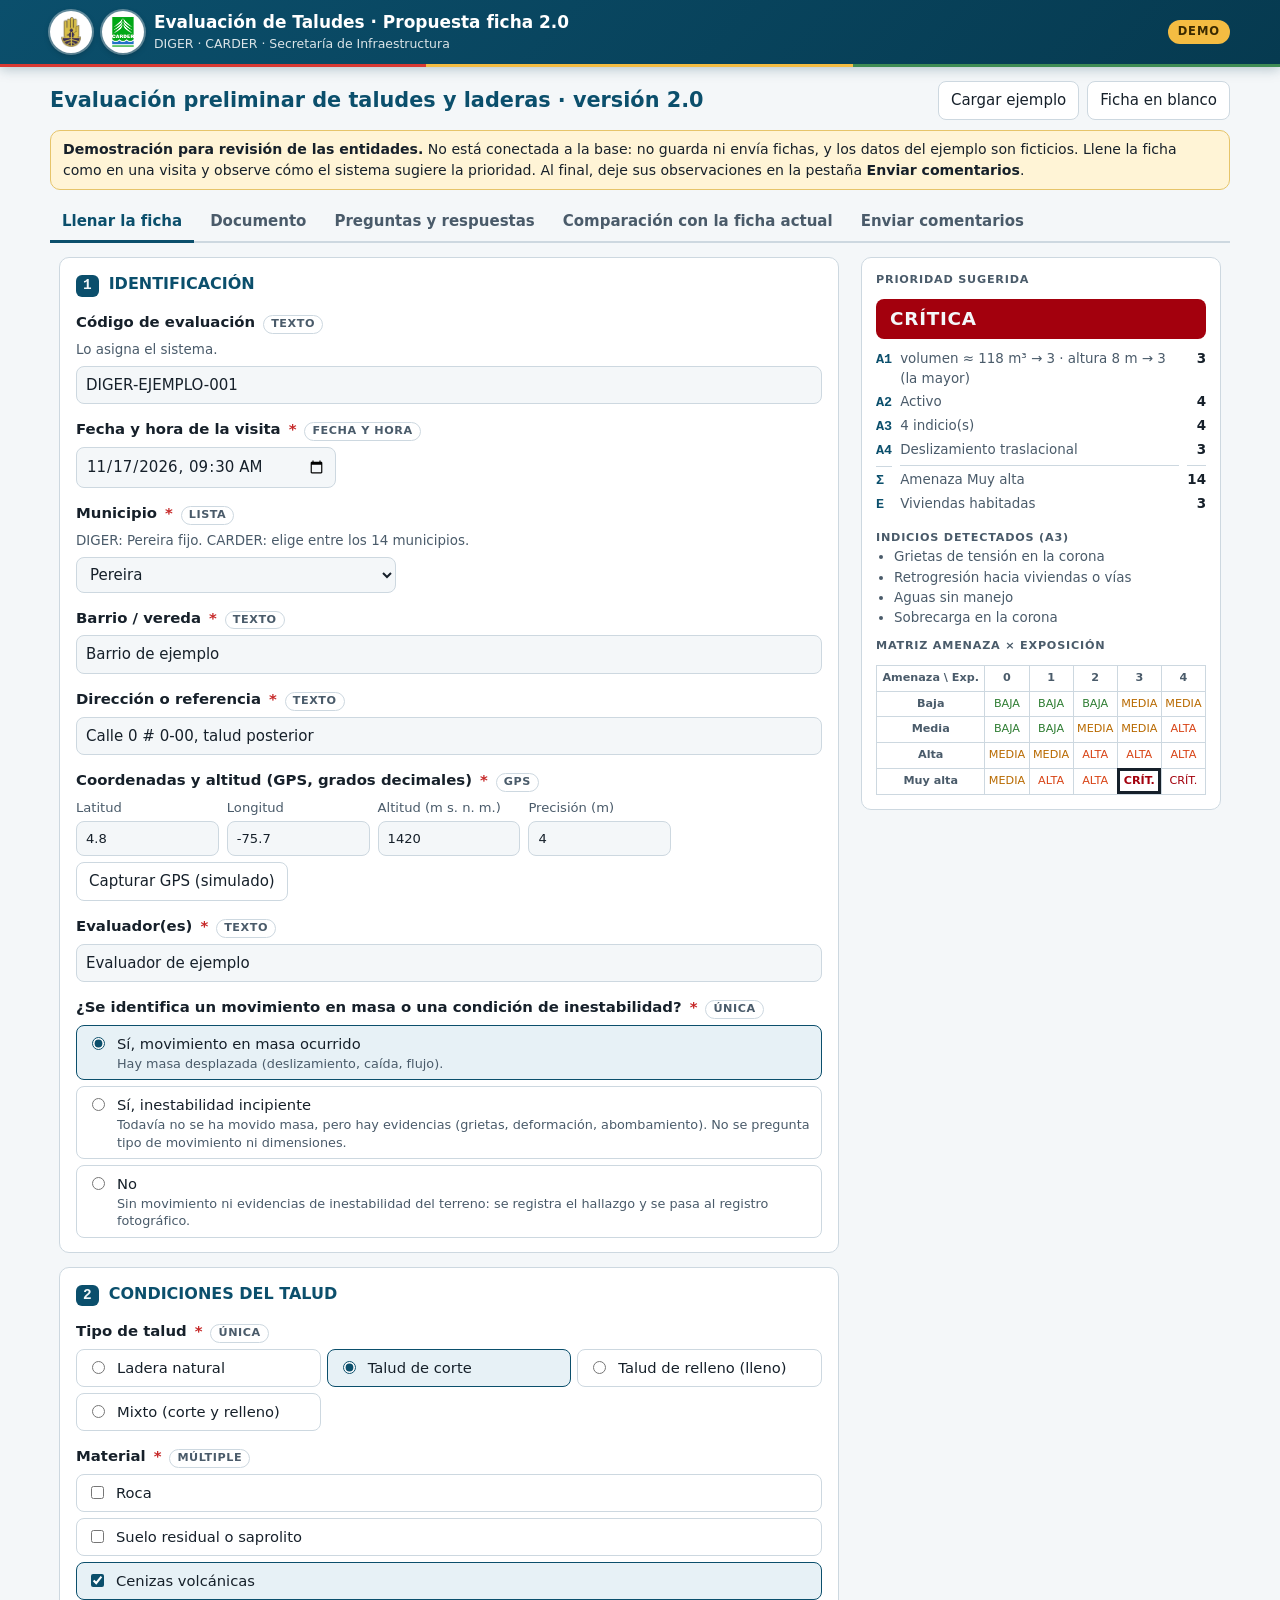
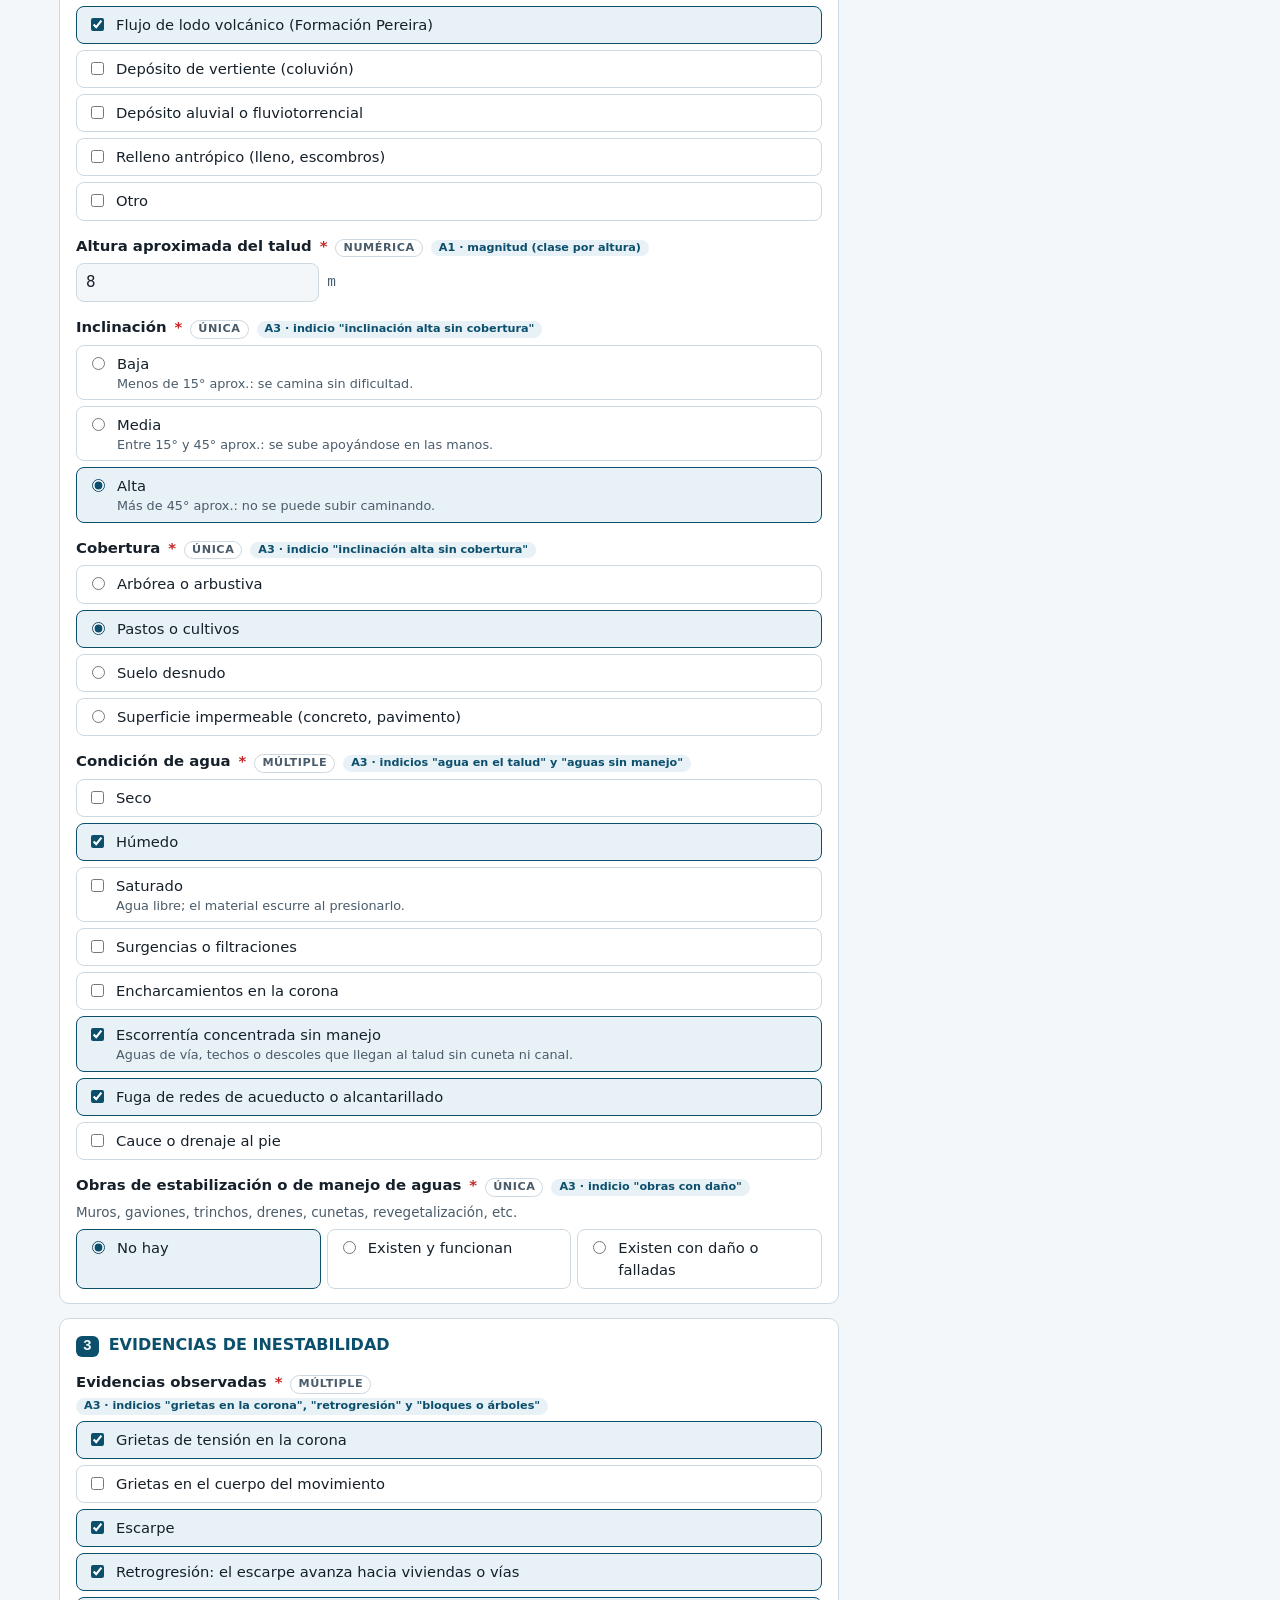
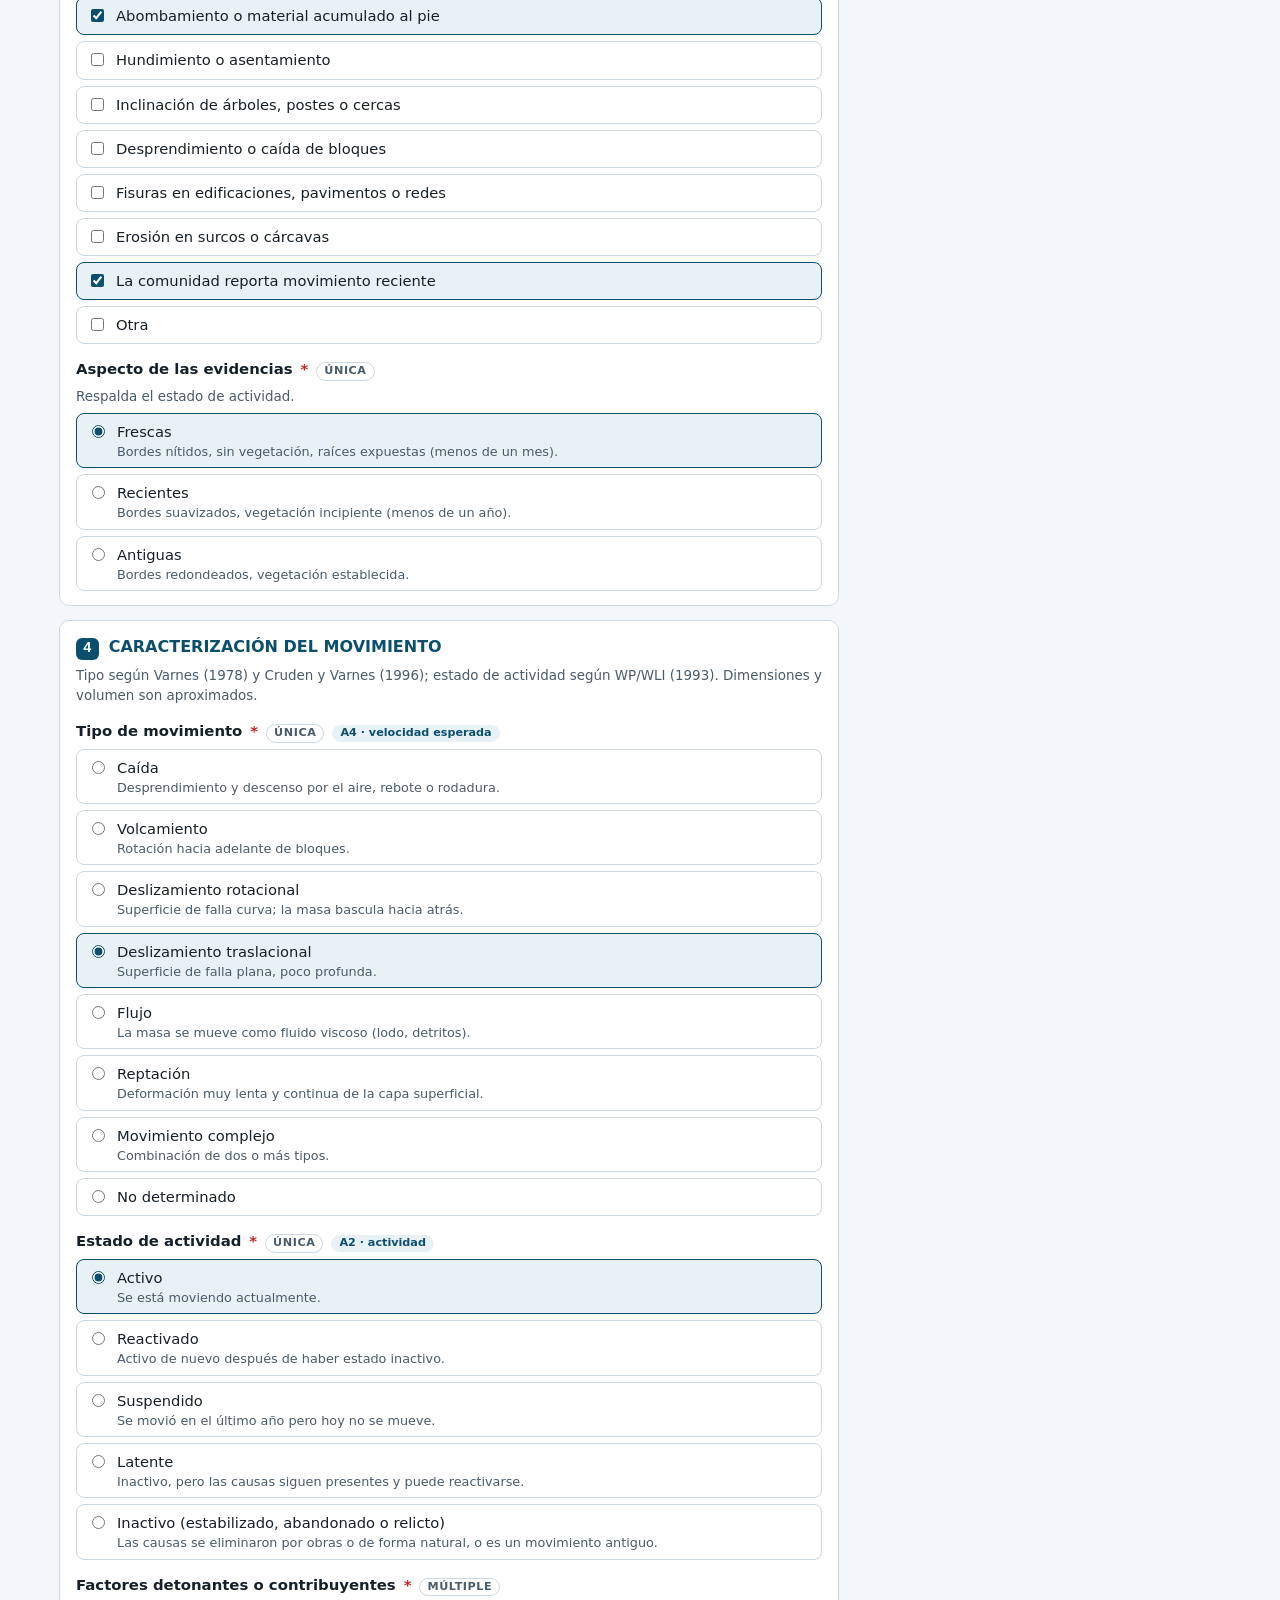
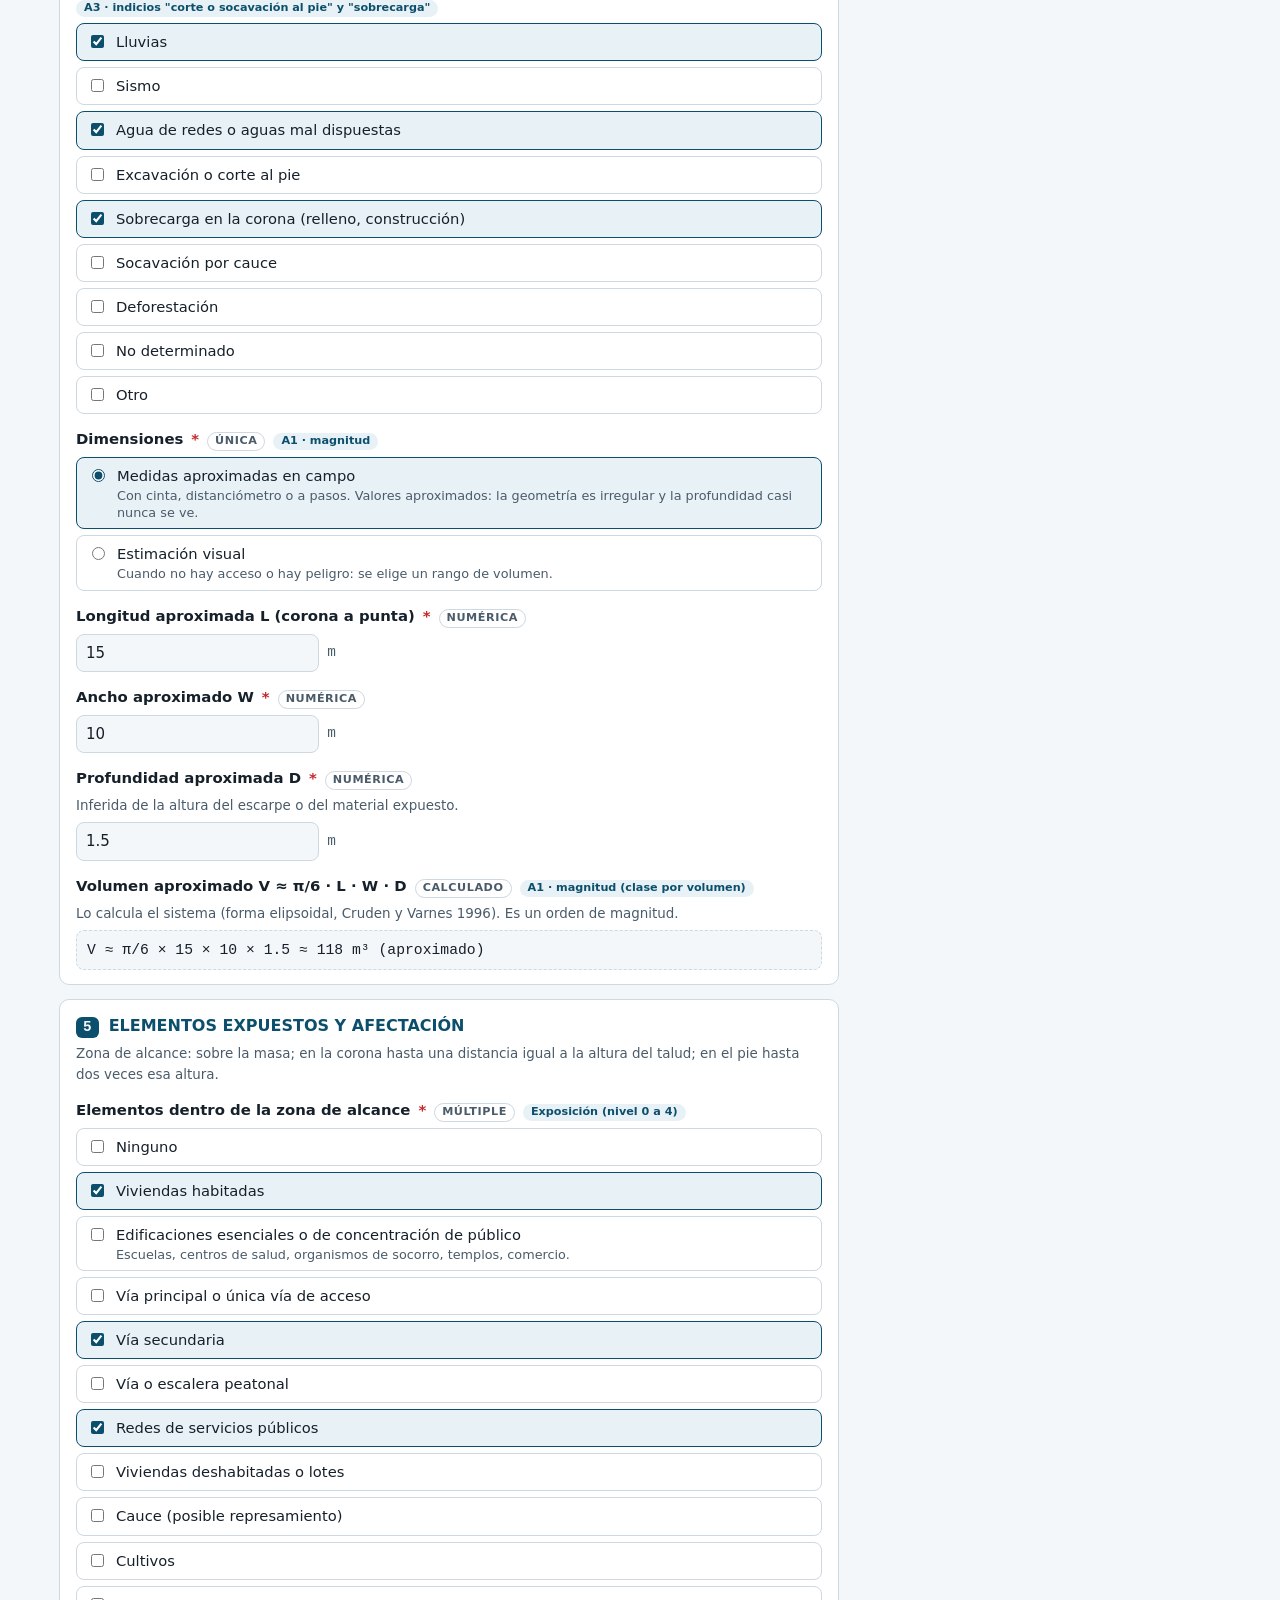
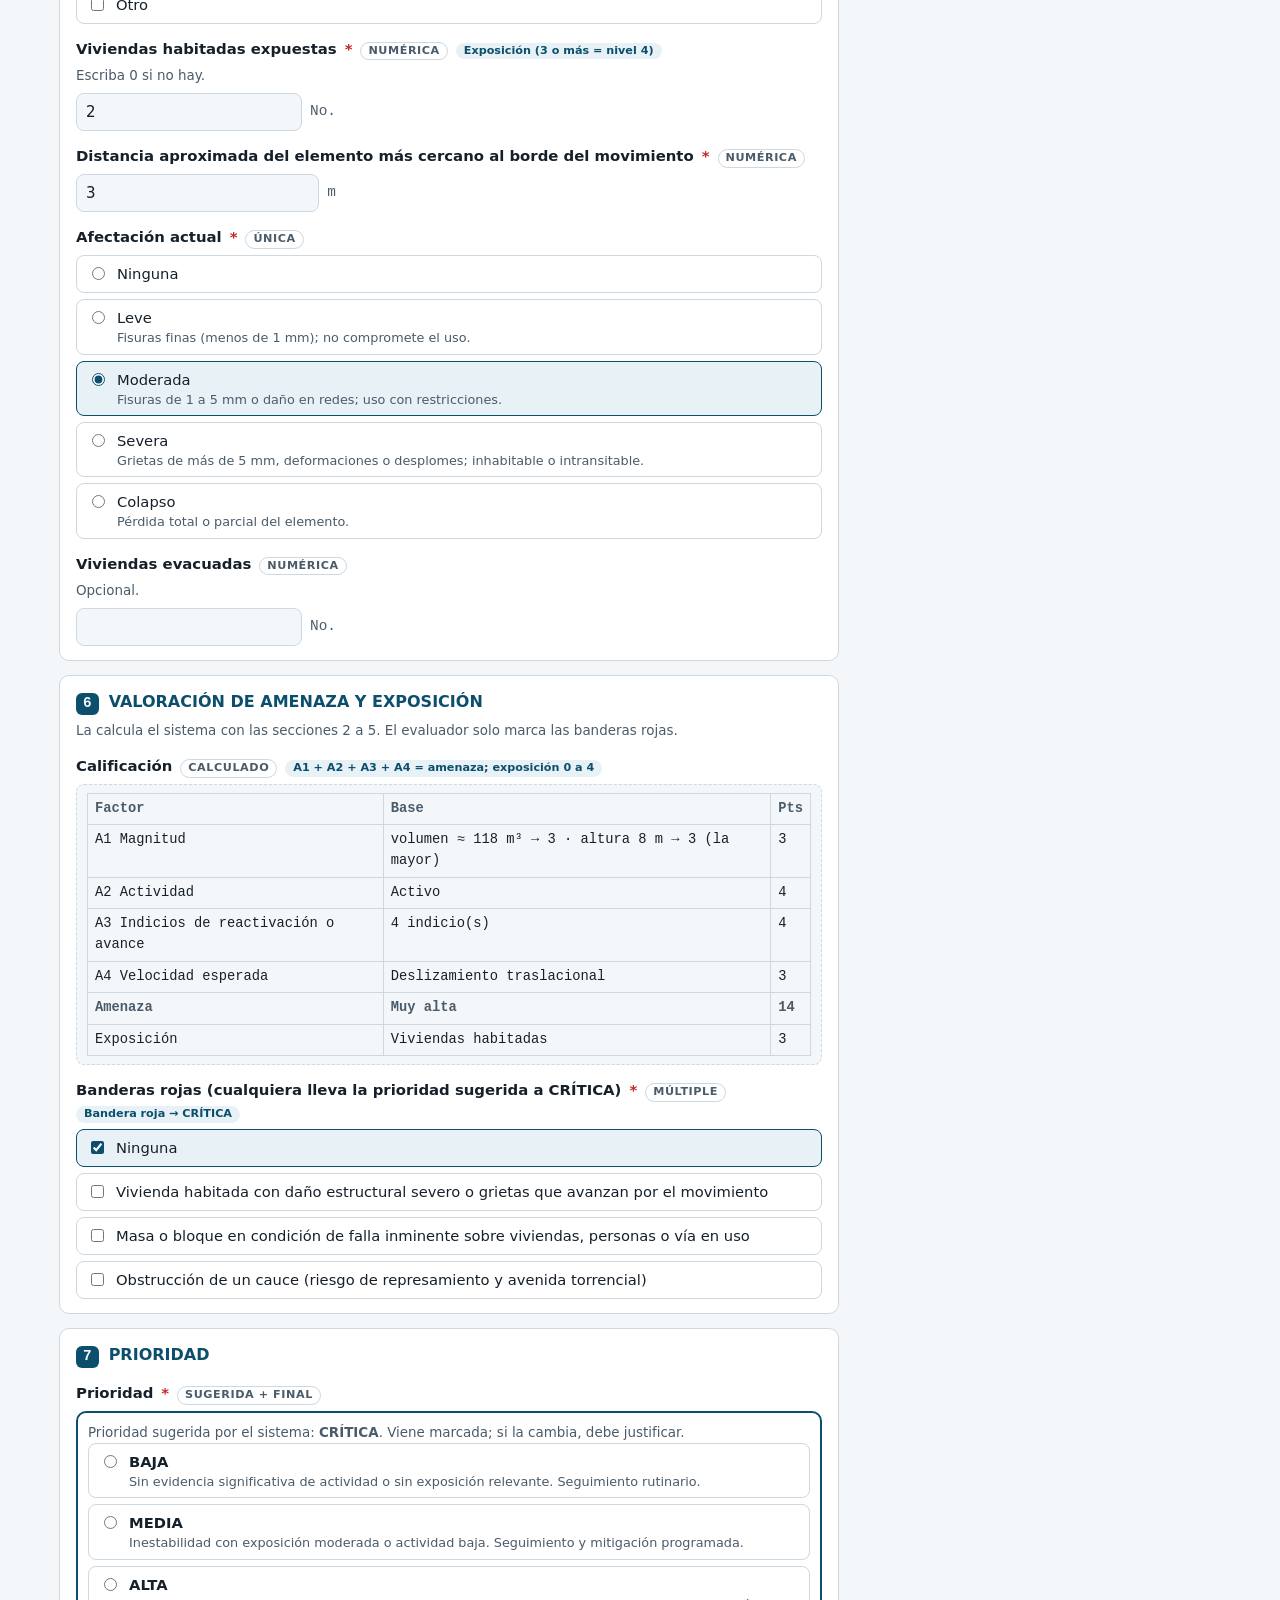
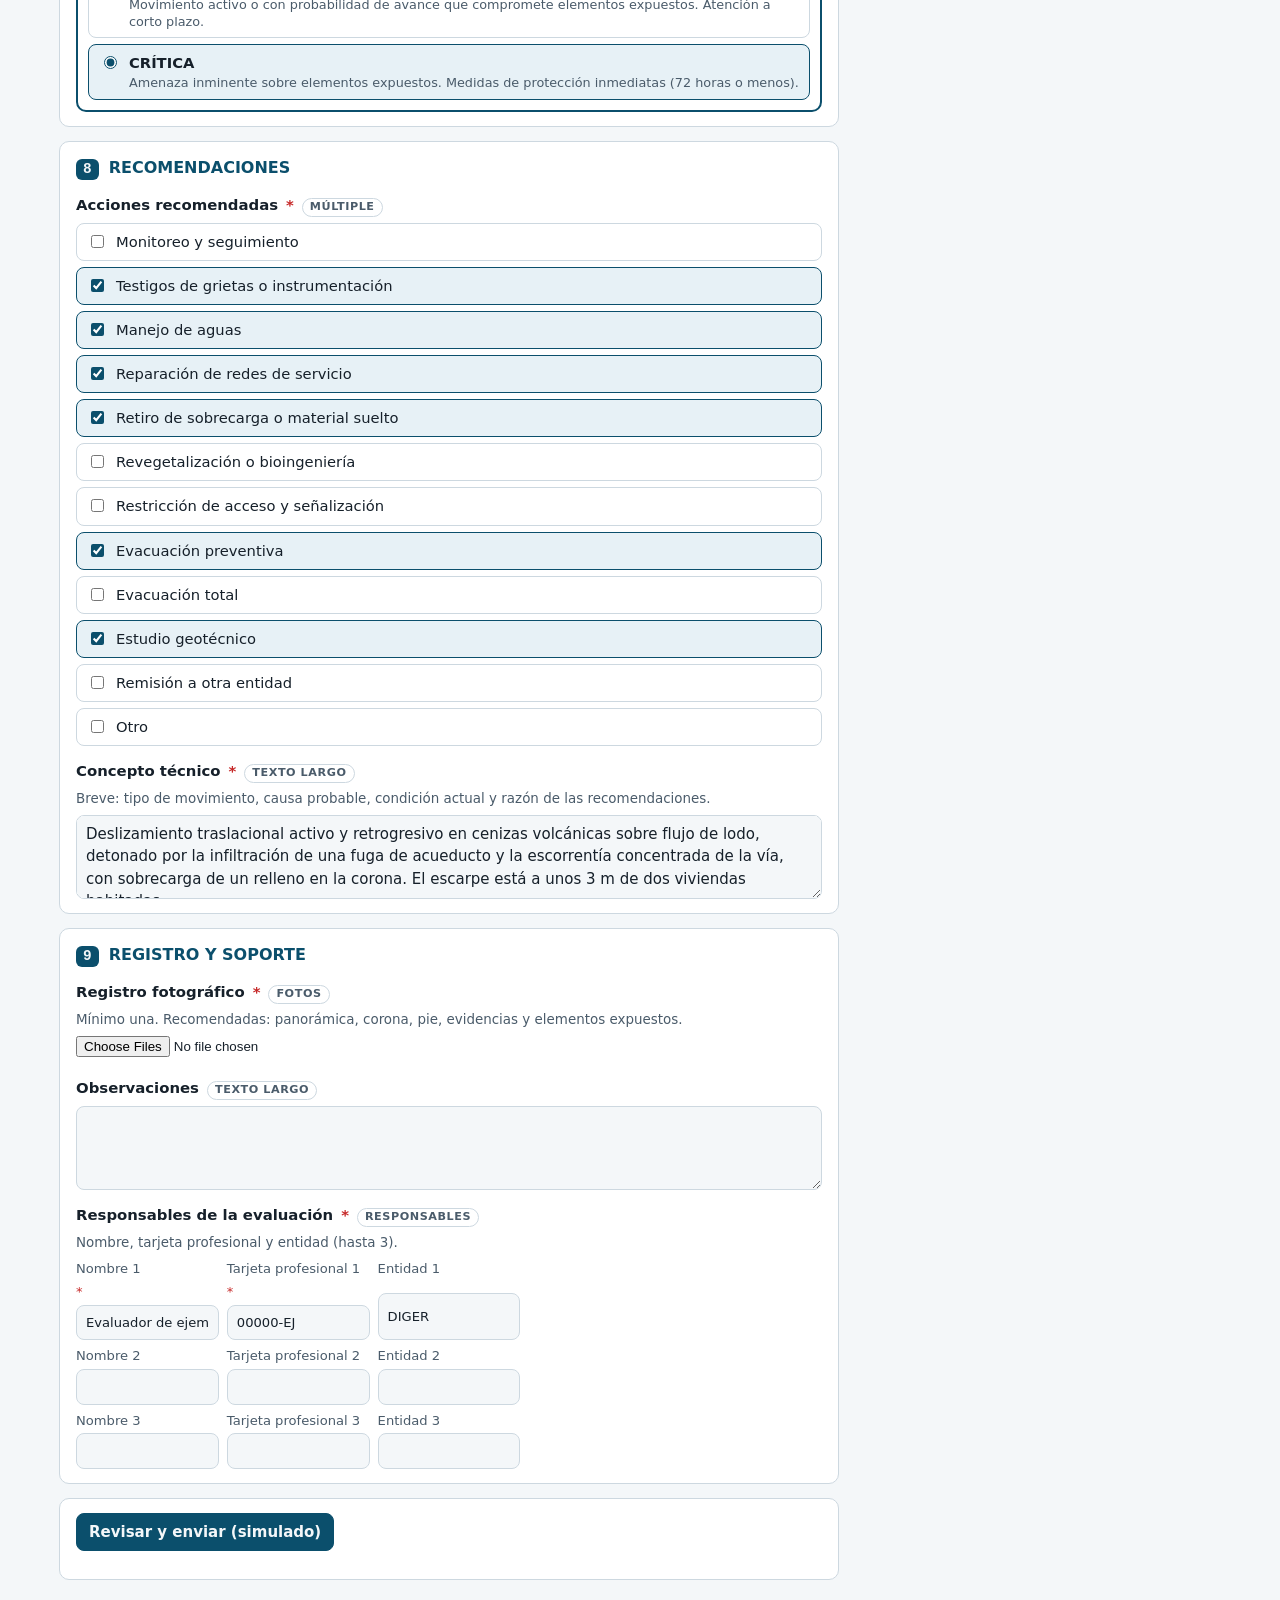
==== commit 0a1aefbb: "Demo ficha 2.0: con inestabilidad incipiente no se pregunta tipo de movimiento ni dimensiones Co-Aut" ====
--- a/propuesta/index.html
+++ b/propuesta/index.html
@@ -243,6 +243,7 @@
 // ---------- visibilidad
 function cumple(cond) {
   if (!cond) return true;
+  if (Array.isArray(cond)) return cond.every(cumple);
   const v = R[cond.campo], arr = Array.isArray(v) ? v : (v ? [v] : []);
   if (cond.valor !== undefined) return v === cond.valor;
   if (cond.valores) return cond.valores.includes(v);
@@ -459,7 +460,8 @@
       s.campos.map((c, i) => {
         let ops = c.opciones ? c.opciones.map((o) => esc(o) + (c.detalles && c.detalles[o] ? ' → <i>' + esc(c.detalles[o].etiqueta) + '</i>' : '') + ((c.exclusivas || []).includes(o) ? ' <i>(excluyente)</i>' : '')).join(' · ') : (c.unidad ? 'Unidad: ' + esc(c.unidad) : '');
         if (c.tipo === 'prioridad') ops += ' · Si difiere de la sugerida: motivo (' + c.justificacion.motivos.map(esc).join(' / ') + ') + justificación ≥ ' + c.justificacion.minimo + ' caracteres';
-        const cond = c.soloSi ? `<br><small class="ayuda">Solo si ${esc(c.soloSi.campo)} ${c.soloSi.valor ? '= ' + esc(c.soloSi.valor) : c.soloSi.distintoDe ? '≠ ' + esc(c.soloSi.distintoDe) : 'incluye ' + esc((c.soloSi.contiene || c.soloSi.valores || []).join(' o '))}</small>` : '';
+        const txtCond = (x) => `${esc(x.campo)} ${x.valor ? '= ' + esc(x.valor) : x.distintoDe ? '≠ ' + esc(x.distintoDe) : 'incluye ' + esc((x.contiene || x.valores || []).join(' o '))}`;
+        const cond = c.soloSi ? `<br><small class="ayuda">Solo si ${[].concat(c.soloSi).map(txtCond).join(' y ')}</small>` : '';
         return `<tr><td>${s.numero}.${i + 1}</td><td>${esc(c.etiqueta)}${c.requerido ? ' <span class="req">*</span>' : ''}${cond}</td><td>${TIPO_TXT[c.tipo]}</td><td class="ops-col">${ops}</td><td>${esc(c.criticidad || '')}</td></tr>`;
       }).join('') + '</table></div></section>';
   });
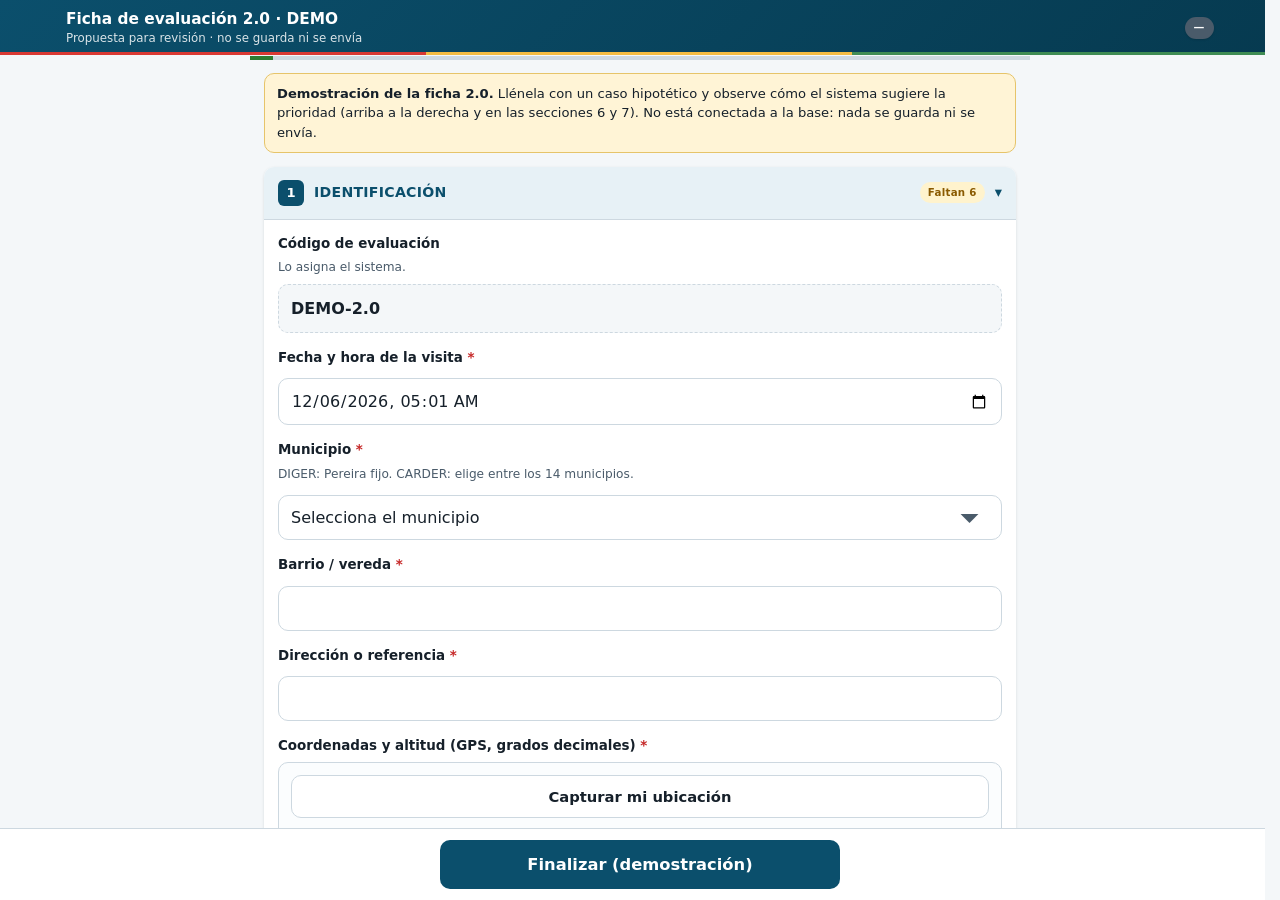
==== commit 2b528cf4: "Demo ficha 2.0: ficha en blanco con el mismo diseño del formulario de la app (sin pestañas) Co-Autho" ====
--- a/propuesta/index.html
+++ b/propuesta/index.html
@@ -6,245 +6,69 @@
 <meta name="robots" content="noindex">
 <title>Propuesta ficha 2.0 · Taludes DIGER</title>
 <link rel="icon" href="../icon-192.png">
-<!-- DEMO de la propuesta de ficha 2.0. NO está conectada a nada: no lee ni escribe la base, no usa config.js,
-     no registra service worker. Fuente de la ficha y del cálculo: ficha2-schema.js (misma carpeta).
-     El service worker de la app NO guarda esta carpeta (sw.js, igual que eficiencia/). -->
+<!-- DEMO de la propuesta de ficha 2.0. NO está conectada a nada: no lee ni escribe la base, no usa config.js, no registra
+     service worker. Usa la MISMA hoja de estilos y el mismo marcado del formulario de la app (app.js: dibujarFormulario /
+     dibujarCampo) para que se vea igual. Ficha y cálculo: ficha2-schema.js. El service worker de la app no guarda esta carpeta. -->
+<link rel="stylesheet" href="../styles.css">
 <style>
-/* Layout: tres vistas (llenar / documento / preguntas). Llenar = formulario de lectura (máx. 780 px) + panel de criticidad fijo a la derecha;
-   en celular el panel queda debajo y una barra inferior muestra la prioridad. Colores tomados de la app (app/styles.css). */
-:root {
-  --azul: #0b4f6c; --azul-claro: #e7f1f6; --texto: #16202a; --suave: #4a5b6a; --borde: #cdd8e0; --fondo: #f4f7f9; --tarjeta: #ffffff;
-  --aviso: #fff4d6; --aviso-borde: #e6c46a; --papel: #ffffff; --tinta: #111a22;
-  --baja: #2e7d32; --media: #b86a00; --alta: #d84315; --critica: #a3000d; --sin: #5f6f7c; --error: #c62828;
-  --mono: ui-monospace, "Cascadia Mono", Consolas, monospace; --radio: 10px;
-}
-/* Igual que la app: solo tema claro, barra azul con la franja institucional. */
-:root { --azul-oscuro: #063a50; --inst-rojo: #d93933; --inst-verde: #3f8c54; --inst-amarillo: #f4bc42; color-scheme: light }
-* { box-sizing: border-box }
-[hidden] { display: none !important }
-html, body { margin: 0 }
-body { background: var(--fondo); color: var(--texto); font: 15px/1.5 system-ui, -apple-system, "Segoe UI", Roboto, sans-serif; padding-bottom: 110px }
-.contenido { padding: 14px max(16px, env(safe-area-inset-right, 0px)) 0 max(16px, env(safe-area-inset-left, 0px)) }
-.topbar { background: linear-gradient(135deg, var(--azul) 0%, var(--azul-oscuro) 100%); color: #fff; box-shadow: 0 2px 12px rgba(6, 58, 80, .28);
-  border-bottom: 3px solid transparent; border-image: linear-gradient(90deg, var(--inst-rojo) 0 33.3%, var(--inst-amarillo) 33.3% 66.6%, var(--inst-verde) 66.6%) 1;
-  padding: calc(10px + env(safe-area-inset-top, 0px)) max(14px, env(safe-area-inset-right, 0px)) 10px max(14px, env(safe-area-inset-left, 0px)) }
-.topbar-in { max-width: 1180px; margin: 0 auto; display: flex; align-items: center; gap: 10px; flex-wrap: wrap }
-.topbar-logo { flex: none; display: inline-grid; place-items: center; width: 42px; height: 42px; border-radius: 50%; background: #fff;
-  box-shadow: 0 0 0 2px rgba(255,255,255,.35), 0 2px 6px rgba(0,0,0,.25) }
-.topbar-logo img { height: 30px; width: auto; display: block }
-.topbar-textos { min-width: 0; flex: 1 1 200px }
-.topbar-textos strong { display: block; font-size: 1.06rem }
-.topbar-textos span { display: block; font-size: .78rem; opacity: .85 }
-.sello { font-size: .72rem; font-weight: 800; letter-spacing: .08em; background: var(--inst-amarillo); color: #3a2a00; border-radius: 99px; padding: 3px 10px }
-.fb { display: grid; gap: 12px; max-width: 780px }
-.fb label { display: grid; gap: 4px; font-weight: 600; font-size: .9rem }
-.fb input[type=text] { max-width: 420px }
-.fb textarea { min-height: 140px }
-.fb .vista-previa { font: .82rem/1.45 var(--mono); white-space: pre-wrap; background: var(--tarjeta); border: 1px dashed var(--borde); border-radius: 8px; padding: 10px; max-height: 260px; overflow: auto }
-@media (max-width: 700px) { body .vistas { flex-wrap: nowrap; overflow-x: auto; scrollbar-width: thin } body .vistas button { white-space: nowrap; flex: none } }
-a.boton { display: inline-block; text-decoration: none; border-radius: 8px; padding: 7px 12px; font-weight: 700; background: #1f8f4e; color: #fff }
-.ancho { max-width: 1180px; margin: 0 auto }
-header.cab { display: flex; flex-wrap: wrap; gap: 10px 16px; align-items: center; justify-content: space-between; margin-bottom: 10px }
-h1 { font-size: 1.3rem; margin: 0; color: var(--azul); text-wrap: balance }
-.borrador { background: var(--aviso); border: 1px solid var(--aviso-borde); border-radius: var(--radio); padding: 8px 12px; font-size: .88rem; margin: 0 0 12px }
-.vistas { display: flex; gap: 4px; flex-wrap: wrap; border-bottom: 2px solid var(--borde); margin-bottom: 14px }
-.vistas button { border: 0; border-bottom: 3px solid transparent; border-radius: 0; margin-bottom: -2px; background: none; padding: 8px 12px; font-weight: 600; color: var(--suave) }
-.vistas button[aria-selected=true] { color: var(--azul); border-bottom-color: var(--azul) }
-button { font: inherit; cursor: pointer; border-radius: 8px; border: 1px solid var(--borde); background: var(--tarjeta); color: var(--texto); padding: 7px 12px }
-button.primario { background: var(--azul); border-color: var(--azul); color: var(--fondo); font-weight: 700 }
-button:focus-visible, input:focus-visible, select:focus-visible, textarea:focus-visible { outline: 3px solid var(--azul); outline-offset: 2px }
-label.op:focus-within { outline: 3px solid var(--azul); outline-offset: 1px }
-.botones { display: flex; gap: 8px; flex-wrap: wrap }
-/* LLENAR */
-.llenar { display: grid; grid-template-columns: minmax(0, 780px) minmax(0, 360px); gap: 22px; justify-content: center }
-.form { display: grid; gap: 14px; min-width: 0 }
-.sec { background: var(--tarjeta); border: 1px solid var(--borde); border-radius: var(--radio); padding: 14px 16px; display: grid; gap: 14px; min-width: 0 }
-.sec > h2 { margin: 0; font-size: 1rem; color: var(--azul); display: flex; gap: 10px; align-items: baseline }
-.sec > h2 .num { font-family: var(--mono); background: var(--azul); color: var(--fondo); border-radius: 6px; padding: 0 7px; font-size: .9rem }
-.sec > .ayuda { margin-top: -8px }
-.campo { display: grid; gap: 6px; min-width: 0 }
-.campo > .etq { font-weight: 600; font-size: .93rem; display: flex; flex-wrap: wrap; gap: 4px 8px; align-items: baseline }
-.req { color: var(--error) }
-.tipo { font-size: .7rem; letter-spacing: .05em; text-transform: uppercase; color: var(--suave); border: 1px solid var(--borde); border-radius: 99px; padding: 0 7px; font-weight: 600 }
-.crit { font-size: .7rem; color: var(--azul); background: var(--azul-claro); border-radius: 99px; padding: 0 8px; font-weight: 600 }
-.ayuda { color: var(--suave); font-size: .84rem; margin: 0 }
-.ops { display: grid; gap: 6px; grid-template-columns: repeat(auto-fill, minmax(220px, 1fr)) }
-.ops.largas { grid-template-columns: 1fr }
-label.op { display: flex; gap: 9px; align-items: flex-start; border: 1px solid var(--borde); border-radius: 8px; padding: 7px 10px; cursor: pointer; min-width: 0; font-size: .92rem }
-label.op:has(input:checked) { border-color: var(--azul); background: var(--azul-claro) }
-label.op input { margin-top: 4px; flex: none; accent-color: var(--azul) }
-label.op small { display: block; color: var(--suave); font-size: .8rem; line-height: 1.35 }
-.detalle { display: grid; gap: 4px; font-size: .86rem; color: var(--suave); padding-left: 12px; border-left: 3px solid var(--azul) }
-input[type=number], input[type=text], input[type=datetime-local], select, textarea { font: inherit; color: var(--texto); background: var(--fondo); border: 1px solid var(--borde); border-radius: 8px; padding: 7px 9px; width: 100%; min-width: 0 }
-textarea { min-height: 84px; resize: vertical }
-.con-unidad { display: flex; align-items: center; gap: 8px; max-width: 260px }
-.con-unidad span { color: var(--suave); font-family: var(--mono); font-size: .9rem }
-.rejilla { display: grid; gap: 8px; grid-template-columns: repeat(auto-fill, minmax(140px, 1fr)) }
-.rejilla label { display: grid; gap: 3px; font-size: .82rem; color: var(--suave) }
-.calc { font-family: var(--mono); font-size: .92rem; background: var(--fondo); border: 1px dashed var(--borde); border-radius: 8px; padding: 8px 10px; overflow-x: auto }
-.destacado { border: 2px solid var(--azul); border-radius: var(--radio); padding: 10px }
-.tabla-caja { overflow-x: auto }
-table.t { border-collapse: collapse; width: 100%; font-size: .86rem; font-variant-numeric: tabular-nums }
-table.t th, table.t td { border: 1px solid var(--borde); padding: 5px 7px; text-align: left; vertical-align: top }
-table.t th { background: var(--fondo); color: var(--suave); font-weight: 600 }
-.justif { border: 2px solid var(--media); border-radius: var(--radio); padding: 12px; display: grid; gap: 8px }
-.errores { color: var(--error); font-weight: 600; font-size: .9rem; margin: 0 }
-.ok { color: var(--baja); font-weight: 600; margin: 0 }
-/* panel */
-aside { position: sticky; top: calc(env(safe-area-inset-top, 0px) + 12px); align-self: start; display: grid; gap: 12px; min-width: 0; max-height: calc(100vh - 24px); overflow-y: auto }
-.panel { background: var(--tarjeta); border: 1px solid var(--borde); border-radius: var(--radio); padding: 14px; display: grid; gap: 10px }
-.etq-p { font-size: .7rem; letter-spacing: .07em; text-transform: uppercase; color: var(--suave); font-weight: 700 }
-.chip { display: inline-block; font-weight: 800; letter-spacing: .04em; color: var(--fondo); border-radius: 8px; padding: 6px 14px; font-size: 1.15rem; background: var(--sin) }
-.c-BAJA { background: var(--baja) } .c-MEDIA { background: var(--media) } .c-ALTA { background: var(--alta) } .c-CRÍTICA { background: var(--critica) }
-dl.fac { display: grid; grid-template-columns: auto 1fr auto; gap: 3px 8px; margin: 0; font-size: .84rem; align-items: baseline }
-dl.fac dt { font-family: var(--mono); color: var(--azul); font-weight: 700 } dl.fac dd { margin: 0; color: var(--suave) } dl.fac .p { text-align: right; font-weight: 700; color: var(--texto); font-variant-numeric: tabular-nums }
-dl.fac .tot { border-top: 1px solid var(--borde); padding-top: 4px }
-ul.mini { margin: 0; padding-left: 18px; font-size: .84rem; color: var(--suave) }
-ul.adv { margin: 0; padding-left: 18px; font-size: .84rem; color: var(--media) }
-table.matriz { border-collapse: collapse; width: 100%; font-size: .7rem; font-variant-numeric: tabular-nums }
-.matriz th, .matriz td { border: 1px solid var(--borde); padding: 4px 2px; text-align: center }
-.matriz th { color: var(--suave); font-weight: 600 }
-.matriz .v-BAJA { color: var(--baja) } .matriz .v-MEDIA { color: var(--media) } .matriz .v-ALTA { color: var(--alta) } .matriz .v-CRÍTICA { color: var(--critica) }
-.matriz td.aqui { outline: 3px solid var(--texto); outline-offset: -3px; font-weight: 800 }
-.barra { display: none }
-@media (max-width: 920px) {
-  .llenar { grid-template-columns: minmax(0, 1fr) }
-  aside { position: static; max-height: none }
-  .barra { display: flex; position: fixed; left: 0; right: 0; bottom: 0; z-index: 20; gap: 10px; align-items: center; justify-content: space-between; background: var(--tarjeta); border-top: 1px solid var(--borde);
-    padding: 10px max(16px, env(safe-area-inset-right, 0px)) calc(10px + env(safe-area-inset-bottom, 0px)) max(16px, env(safe-area-inset-left, 0px)) }
-  .barra .chip { font-size: .95rem; padding: 4px 10px } .barra span { font-size: .82rem; color: var(--suave) }
-}
-/* DOCUMENTO */
-.hoja { background: var(--papel); color: var(--tinta); border: 1px solid var(--borde); max-width: 860px; margin: 0 auto; padding: 22px; font-size: 12.5px; line-height: 1.4; box-shadow: 0 2px 10px rgba(0,0,0,.08) }
-.hoja table { border-collapse: collapse; width: 100% }
-.hoja td, .hoja th { border: 1px solid var(--tinta); padding: 4px 6px; vertical-align: top; text-align: left }
-.d-enc td { text-align: center; vertical-align: middle }
-.d-enc .ent { font-weight: 800; font-size: 13px } .d-enc .tit { font-weight: 800; font-size: 13.5px }
-.d-sec { background: var(--azul); color: var(--papel); font-weight: 800; letter-spacing: .03em; padding: 4px 6px; margin-top: 10px }
-.d-lbl { width: 32%; font-weight: 600; background: color-mix(in srgb, var(--azul) 7%, transparent) }
-.d-ops span { display: inline-block; margin-right: 10px; white-space: nowrap } .d-ops span.si { font-weight: 700 }
-.d-alc { font-size: 11px; font-style: italic; margin: 8px 0 }
-.d-prio { font-size: 16px; font-weight: 800 }
-.d-firmas td { height: 70px; vertical-align: bottom; text-align: center; width: 33% }
-.d-fotos { display: grid; grid-template-columns: repeat(auto-fill, minmax(150px, 1fr)); gap: 6px }
-.d-fotos img { width: 100%; aspect-ratio: 4/3; object-fit: cover; border: 1px solid var(--tinta) }
-.d-ref { font-size: 10.5px; margin-top: 10px }
-.hoja-caja { overflow-x: auto }
-/* PREGUNTAS */
-.spec { display: grid; gap: 18px }
-.spec > section, .spec > p { min-width: 0 }
-.spec h2 { font-size: 1rem; color: var(--azul); margin: 0 0 6px }
-.spec td.ops-col { font-size: .8rem; color: var(--suave); min-width: 220px }
-.spec td:first-child { font-family: var(--mono); white-space: nowrap }
-@media (prefers-reduced-motion: no-preference) { .chip { transition: background-color .25s } }
+  /* Solo lo nuevo de la 2.0 (la calificación); todo lo demás viene de styles.css */
+  .demo-aviso { background: #fff4d6; border: 1px solid #e6c46a; border-radius: var(--radio); padding: 10px 12px; font-size: .82rem; margin-bottom: 14px; }
+  .calif { border: 1.5px solid var(--borde); border-radius: var(--radio); background: #fbfdfe; padding: 12px; }
+  .calif table { width: 100%; border-collapse: collapse; font-size: .82rem; font-variant-numeric: tabular-nums; }
+  .calif td, .calif th { padding: 5px 4px; border-bottom: 1px solid var(--borde); text-align: left; vertical-align: top; }
+  .calif td:last-child, .calif th:last-child { text-align: right; white-space: nowrap; font-weight: 700; }
+  .calif .tot td { font-weight: 800; color: var(--azul); }
+  .calif-ind { font-size: .78rem; color: var(--texto-suave); margin: 8px 0 0; }
+  .calif-adv { background: #fff4d6; border-left: 4px solid #e6a100; border-radius: 6px; padding: 8px 10px; font-size: .8rem; margin-top: 10px; }
+  .calif-adv ul { margin: 4px 0 0; padding-left: 18px; }
+  .sugerida { display: flex; align-items: center; gap: 10px; flex-wrap: wrap; margin-bottom: 10px; font-size: .86rem; font-weight: 700; }
+  .sugerida .chip { font-size: .8rem; padding: 5px 12px; }
+  .ficha-topbar .chip { flex: none; }
+  .resultado { border: 2px solid var(--azul); border-radius: var(--radio); background: #fff; padding: 12px; margin-top: 12px; font-size: .86rem; }
+  .resultado textarea { min-height: 90px; }
+  .resultado .botones { display: flex; gap: 8px; flex-wrap: wrap; margin-top: 8px; }
+  .resultado .botones a, .resultado .botones button { flex: 1 1 140px; text-align: center; text-decoration: none; }
 </style>
 </head>
 <body>
-<header class="topbar">
-  <div class="topbar-in">
-    <span class="topbar-logo"><img src="../logo-diger.png" width="87" height="134" alt="DIGER Pereira"></span>
-    <span class="topbar-logo"><img src="../logo-carder-compacto.png" width="158" height="224" alt="CARDER"></span>
-    <div class="topbar-textos"><strong>Evaluación de Taludes · Propuesta ficha 2.0</strong><span>DIGER · CARDER · Secretaría de Infraestructura</span></div>
-    <span class="sello">DEMO</span>
+<section id="vista-ficha" class="vista pantalla-completa">
+  <div class="ficha-topbar">
+    <div class="ficha-topbar-titulo">
+      <strong>Ficha de evaluación 2.0 · DEMO</strong>
+      <span>Propuesta para revisión · no se guarda ni se envía</span>
+    </div>
+    <span class="chip gris" id="chip-top" title="Prioridad sugerida por el sistema">—</span>
   </div>
-</header>
-<div class="contenido">
-<div class="ancho">
-  <header class="cab">
-    <h1>Evaluación preliminar de taludes y laderas · versión 2.0</h1>
-    <div class="botones"><button type="button" id="b-ejemplo">Cargar ejemplo</button><button type="button" id="b-limpiar">Ficha en blanco</button></div>
-  </header>
-  <p class="borrador"><b>Demostración para revisión de las entidades.</b> No está conectada a la base: no guarda ni envía fichas, y los datos del ejemplo son ficticios. Llene la ficha como en una visita y observe cómo el sistema sugiere la prioridad. Al final, deje sus observaciones en la pestaña <b>Enviar comentarios</b>.</p>
-  <div class="vistas" role="tablist">
-    <button type="button" role="tab" id="v-llenar" aria-selected="true">Llenar la ficha</button>
-    <button type="button" role="tab" id="v-doc" aria-selected="false">Documento</button>
-    <button type="button" role="tab" id="v-spec" aria-selected="false">Preguntas y respuestas</button>
-    <button type="button" role="tab" id="v-comp" aria-selected="false">Comparación con la ficha actual</button>
-    <button type="button" role="tab" id="v-fb" aria-selected="false">Enviar comentarios</button>
+  <div id="barra-progreso"><div id="barra-progreso-relleno"></div></div>
+  <form id="form-ficha" autocomplete="off" onsubmit="return false">
+    <div class="demo-aviso"><b>Demostración de la ficha 2.0.</b> Llénela con un caso hipotético y observe cómo el sistema sugiere la prioridad
+      (arriba a la derecha y en las secciones 6 y 7). No está conectada a la base: nada se guarda ni se envía.</div>
+  </form>
+  <div class="ficha-pie">
+    <p id="msg-validacion" class="msg-error"></p>
+    <button type="button" id="btn-enviar-ficha" class="btn-principal">Finalizar (demostración)</button>
+    <div id="resultado" class="resultado" hidden></div>
   </div>
-
-  <div id="vista-llenar" class="llenar">
-    <div class="form" id="form"></div>
-    <aside>
-      <div class="panel">
-        <span class="etq-p">Prioridad sugerida</span>
-        <span class="chip" id="chip">—</span>
-        <dl class="fac" id="factores"></dl>
-        <div id="caja-ind"><span class="etq-p">Indicios detectados (A3)</span><ul class="mini" id="indicios"></ul></div>
-        <div id="caja-adv" hidden><span class="etq-p">Revisar coherencia</span><ul class="adv" id="advertencias"></ul></div>
-        <span class="etq-p">Matriz amenaza × exposición</span>
-        <div class="tabla-caja"><table class="matriz" id="matriz"></table></div>
-      </div>
-    </aside>
-  </div>
-  <div id="vista-doc" hidden><div class="hoja-caja"><div class="hoja" id="hoja"></div></div></div>
-  <div id="vista-spec" class="spec" hidden></div>
-  <div id="vista-comp" class="spec" hidden>
-    <p class="ayuda">Ficha actual (versión 1.0, en la app desde el 20/08/2026) frente a la propuesta. Datos de la ficha actual: 160 visitas con movimiento en masa, corte 17/11/2026.</p>
-    <section><h2>Lo esencial</h2><div class="tabla-caja"><table class="t">
-      <tr><th>Aspecto</th><th>Ficha actual</th><th>Propuesta 2.0</th></tr>
-      <tr><td>Propósito</td><td>Inspección visual; el evaluador asigna la prioridad a criterio</td><td>Evaluación preliminar; el sistema sugiere la prioridad y el evaluador la confirma o la cambia justificando</td></tr>
-      <tr><td>Respuestas cuando hay movimiento</td><td>Unas 38</td><td>Unas 35, casi todas de marcar</td></tr>
-      <tr><td>Cómo sale la prioridad</td><td>Cuatro valoraciones Baja / Media / Alta a criterio (sección 6) y prioridad elegida a mano</td><td>Amenaza (A1 magnitud + A2 actividad + A3 indicios + A4 velocidad) × exposición, en una matriz; banderas rojas → CRÍTICA</td></tr>
-      <tr><td>Consistencia entre evaluadores</td><td>El 80 % de las visitas está en grupos con las mismas respuestas y distinta prioridad</td><td>Las mismas respuestas dan siempre la misma prioridad sugerida; todo cambio queda justificado</td></tr>
-      <tr><td>Casos graves con prioridad baja</td><td>11 de 40 movimientos activos quedaron BAJA o MEDIA</td><td>Un movimiento activo nunca sale BAJA (20.000 fichas simuladas)</td></tr>
-      <tr><td>Control de calidad</td><td>Solo campos obligatorios</td><td>Obligatorios + 8 advertencias de coherencia (p. ej., evidencias frescas con movimiento inactivo)</td></tr>
-      <tr><td>Sin movimiento en masa</td><td>Pasa al registro sin decir qué se encontró</td><td>Se registra el hallazgo y la entidad a la que se remite</td></tr>
-    </table></div></section>
-    <section><h2>Pregunta por pregunta</h2><div class="tabla-caja"><table class="t">
-      <tr><th>Tema</th><th>Ficha actual</th><th>Propuesta 2.0</th></tr>
-      <tr><td>Tipo de movimiento</td><td>Múltiple, 8 opciones sin definición</td><td>Única, 8 opciones con definición (Varnes; Cruden y Varnes); "complejo" para combinaciones</td></tr>
-      <tr><td>Estado de actividad</td><td>6 opciones sin definición (incluye "En evolución" y "Potencialmente inestable")</td><td>5 estados del WP/WLI con definición, respaldados por el aspecto de las evidencias (frescas, recientes, antiguas)</td></tr>
-      <tr><td>Movimiento previo, tendencia, cambios después del sismo</td><td>Tres preguntas; "sismo" = Sí en el 80 %</td><td>Quedan en el estado de actividad y en los detonantes</td></tr>
-      <tr><td>Material</td><td>Suelo / Roca / Relleno / Depósito / Otro</td><td>8 unidades, incluidas cenizas volcánicas, flujo de lodo de la Formación Pereira, coluvión y lleno</td></tr>
-      <tr><td>Pendiente</td><td>Número en % (llenado en el 78 %)</td><td>Baja / Media / Alta con guía práctica para elegir</td></tr>
-      <tr><td>Agua</td><td>Seco, húmedo, saturado, surgencias, filtraciones</td><td>Además: encharcamientos, escorrentía sin manejo, fugas de redes, cauce al pie</td></tr>
-      <tr><td>Obras existentes</td><td>No se preguntaban</td><td>No hay / funcionan / con daño</td></tr>
-      <tr><td>Evidencias</td><td>10 opciones</td><td>12 opciones, incluidas retrogresión y el reporte de la comunidad</td></tr>
-      <tr><td>Dimensiones</td><td>5 campos opcionales; el 46 % sin ninguna medida</td><td>Obligatorias: medidas aproximadas con volumen calculado, o rango de volumen con equivalencias en volquetas</td></tr>
-      <tr><td>Factores</td><td>7 factores observables, sin efecto en la prioridad</td><td>9 detonantes que alimentan los indicios de reactivación</td></tr>
-      <tr><td>Exposición</td><td>Lista de elementos y número de personas y viviendas (personas llenado en el 42 %)</td><td>Elementos dentro de una zona de alcance definida, viviendas habitadas obligatorias (0 si no hay) y distancia</td></tr>
-      <tr><td>Afectación</td><td>5 niveles sin criterio</td><td>5 niveles con criterio por fisuras; severa o colapso sube la exposición</td></tr>
-      <tr><td>Prioridad</td><td>BAJA a CRÍTICA, elegida</td><td>Sugerida + final; si difieren, motivo y justificación de 30 caracteres o más</td></tr>
-      <tr><td>Acciones, concepto, fotos, responsables</td><td>Igual</td><td>Igual (acciones agrupadas en 12)</td></tr>
-    </table></div></section>
-    <section><h2>Lo que se deja de registrar</h2><p class="ayuda">Escarpe (m), área (m²), tendencia, pendiente en %, personas expuestas como dato obligatorio y las observaciones de cada valoración de la sección 6. Las visitas ya hechas no se modifican.</p></section>
-    <section><h2>Efecto en la app</h2><p class="ayuda">La columna PRIORIDAD sigue siendo la prioridad final, así que el tablero, los filtros y el mapa no cambian. Se agregan al final de VISITAS: PRIORIDAD_SUGERIDA, PUNTAJE_AMENAZA, NIVEL_EXPOSICION, CAMBIO_PRIORIDAD y JUSTIFICACION_CAMBIO, más los campos nuevos. El cálculo corre en el celular, también sin señal.</p></section>
-  </div>
-  <div id="vista-fb" class="fb" hidden>
-    <p class="ayuda">Esta demo no guarda nada. Escriba sus observaciones, cópielas o envíelas por WhatsApp o correo al coordinador de la propuesta en la DIGER. Si marca la casilla, se adjunta un resumen del caso que llenó en <b>Llenar la ficha</b>.</p>
-    <label for="fb-nombre">Nombre (opcional)<input type="text" id="fb-nombre" autocomplete="name"></label>
-    <label for="fb-entidad">Entidad
-      <select id="fb-entidad" style="max-width:420px"><option>DIGER</option><option>CARDER</option><option>Secretaría de Infraestructura</option><option>Otra</option></select></label>
-    <label for="fb-texto">Observaciones: preguntas que sobran o faltan, opciones, prioridad sugerida que no le parezca, redacción…<textarea id="fb-texto"></textarea></label>
-    <label class="op" style="max-width:420px"><input type="checkbox" id="fb-caso" checked><span>Adjuntar el caso que llené y la prioridad que sugirió el sistema</span></label>
-    <span class="etq-p">Vista previa del mensaje</span>
-    <div class="vista-previa" id="fb-previa"></div>
-    <div class="botones">
-      <button type="button" class="primario" id="fb-copiar">Copiar mensaje</button>
-      <a class="boton" id="fb-wa" href="#" target="_blank" rel="noopener">Enviar por WhatsApp</a>
-      <a class="boton" id="fb-mail" href="#" style="background:var(--azul)">Enviar por correo</a>
-    </div>
-    <p class="ok" id="fb-ok" hidden>Mensaje copiado.</p>
-  </div>
-</div>
-</div>
-<div class="barra" id="barra" aria-hidden="true"><span id="barra-txt"></span><span class="chip" id="barra-chip">—</span></div>
+</section>
 
 <script src="ficha2-schema.js" charset="utf-8"></script>
 <script>
 const $ = (id) => document.getElementById(id);
 const esc = (s) => String(s == null ? '' : s).replace(/[&<>"]/g, (c) => ({ '&': '&amp;', '<': '&lt;', '>': '&gt;', '"': '&quot;' }[c]));
-const TIPO_TXT = { unica: 'Única', multiple: 'Múltiple', numero: 'Numérica', texto: 'Texto', textarea: 'Texto largo', fecha_hora: 'Fecha y hora', municipio: 'Lista',
-  gps: 'GPS', fotos: 'Fotos', responsables: 'Responsables', calculado: 'Calculado', prioridad: 'Sugerida + final' };
+const D = {};               // respuestas
+let ultimaSug = null, fotos = {};
 const campos = []; FICHA2.secciones.forEach((s) => s.campos.forEach((c) => campos.push(Object.assign({ sec: s }, c))));
-let R = {}, fotos = {}, ultimaSug = null;
-
-// ---------- visibilidad
+const pad = (n) => String(n).padStart(2, '0');
+const ahora = new Date();
+D.fecha_hora_visita = ahora.getFullYear() + '-' + pad(ahora.getMonth() + 1) + '-' + pad(ahora.getDate()) + 'T' + pad(ahora.getHours()) + ':' + pad(ahora.getMinutes());
+D.codigo_evaluacion = 'DEMO-2.0';
+
 function cumple(cond) {
   if (!cond) return true;
   if (Array.isArray(cond)) return cond.every(cumple);
-  const v = R[cond.campo], arr = Array.isArray(v) ? v : (v ? [v] : []);
+  // Mientras no se responde la pregunta 1, la ficha se muestra completa (como si hubiera movimiento).
+  if (cond.campo === 'hay_movimiento' && !D.hay_movimiento) return cond.valor !== 'No';
+  const v = D[cond.campo], arr = Array.isArray(v) ? v : (v ? [v] : []);
   if (cond.valor !== undefined) return v === cond.valor;
   if (cond.valores) return cond.valores.includes(v);
   if (cond.distintoDe !== undefined) return arr.length > 0 && !arr.includes(cond.distintoDe);
@@ -253,299 +77,220 @@
 }
 const visible = (c) => cumple(c.sec.soloSi) && cumple(c.soloSi);
 
-// ---------- formulario
-function htmlCampo(c) {
-  const id = 'f-' + c.id;
-  const etq = `<div class="etq">${esc(c.etiqueta)}${c.requerido ? ' <span class="req" title="Obligatoria">*</span>' : ''}<span class="tipo">${TIPO_TXT[c.tipo]}</span>${c.criticidad ? `<span class="crit">${esc(c.criticidad)}</span>` : ''}</div>`;
-  const ay = c.ayuda ? `<p class="ayuda">${esc(c.ayuda)}</p>` : '';
-  let cuerpo = '';
-  if (c.tipo === 'unica' || c.tipo === 'multiple') {
-    const largas = c.descripciones || c.opciones.some((o) => o.length > 34);
-    cuerpo = `<div class="ops${largas ? ' largas' : ''}">` + c.opciones.map((o, i) => {
-      const d = c.descripciones && c.descripciones[o];
-      return `<label class="op"><input type="${c.tipo === 'unica' ? 'radio' : 'checkbox'}" name="${c.id}" id="${id}-${i}" value="${esc(o)}" data-campo="${c.id}"><span>${esc(o)}${d ? `<small>${esc(d)}</small>` : ''}</span></label>`;
-    }).join('') + '</div>' + Object.entries(c.detalles || {}).map(([o, d]) =>
-      `<label class="detalle" data-det="${c.id}" data-op="${esc(o)}" for="f-${d.id}" hidden>${esc(d.etiqueta)} <span class="req">*</span><input type="${d.tipo === 'numero' ? 'number' : 'text'}" id="f-${d.id}" data-campo="${d.id}"></label>`).join('');
-  } else if (c.tipo === 'numero') {
-    cuerpo = `<div class="con-unidad"><input type="number" id="${id}" data-campo="${c.id}" min="0" step="any" inputmode="decimal"><span>${esc(c.unidad || '')}</span></div>`;
-  } else if (c.tipo === 'texto') {
-    cuerpo = `<input type="text" id="${id}" data-campo="${c.id}"${c.soloLectura ? ' readonly' : ''}>`;
+// ---------------------------------------------------------------- dibujar (mismo marcado que la app)
+function dibujarCampo(c) {
+  const div = document.createElement('div');
+  div.className = 'campo ancho-completo';
+  div.dataset.campo = c.id;
+  const etq = '<label class="campo-etiqueta">' + esc(c.etiqueta) + (c.unidad ? ' (' + esc(c.unidad) + ')' : '') + (c.requerido ? ' <span class="req">*</span>' : '') + '</label>' +
+    (c.ayuda ? '<p class="campo-ayuda">' + esc(c.ayuda) + '</p>' : '');
+  if (c.tipo === 'texto' && c.soloLectura) {
+    div.innerHTML = etq + '<div class="valor-fijo">' + esc(D[c.id]) + '</div>';
+  } else if (c.tipo === 'texto' || c.tipo === 'numero' || c.tipo === 'fecha_hora') {
+    div.innerHTML = etq + '<input type="' + (c.tipo === 'fecha_hora' ? 'datetime-local' : 'text') + '"' + (c.tipo === 'numero' ? ' inputmode="decimal"' : '') + ' value="' + esc(D[c.id] || '') + '">';
+    div.querySelector('input').addEventListener('input', (e) => { let v = e.target.value; if (c.tipo === 'numero') { v = v.replace(',', '.').replace(/[^0-9.]/g, ''); e.target.value = v; } set(c.id, v); });
   } else if (c.tipo === 'textarea') {
-    cuerpo = `<textarea id="${id}" data-campo="${c.id}"></textarea>`;
-  } else if (c.tipo === 'fecha_hora') {
-    cuerpo = `<input type="datetime-local" id="${id}" data-campo="${c.id}" style="max-width:260px">`;
+    div.innerHTML = etq + '<textarea></textarea>';
+    div.querySelector('textarea').addEventListener('input', (e) => set(c.id, e.target.value));
   } else if (c.tipo === 'municipio') {
-    cuerpo = `<select id="${id}" data-campo="${c.id}" style="max-width:320px"><option value="">Elegir…</option>${c.opciones.map((o) => `<option>${esc(o)}</option>`).join('')}</select>`;
+    div.innerHTML = etq + '<select><option value="">Selecciona el municipio</option>' + c.opciones.map((m) => '<option>' + esc(m) + '</option>').join('') + '</select>';
+    div.querySelector('select').addEventListener('change', (e) => set(c.id, e.target.value));
+  } else if (c.tipo === 'unica' || c.tipo === 'multiple' || c.tipo === 'prioridad') {
+    const multiple = c.tipo === 'multiple';
+    const clase = c.destacado || c.descripciones ? 'opciones opciones-destacadas' : 'opciones';
+    let pre = '';
+    if (c.tipo === 'prioridad') pre = '<div class="sugerida">Prioridad sugerida por el sistema: <span class="chip gris" id="chip-sug">—</span></div>';
+    div.innerHTML = etq + pre + '<div class="' + clase + '">' + c.opciones.map((op) => {
+      const desc = c.descripciones && c.descripciones[op] ? '<em>' + esc(c.descripciones[op]) + '</em>' : '';
+      return '<label class="opcion"><input type="' + (multiple ? 'checkbox' : 'radio') + '" name="' + c.id + '" value="' + esc(op) + '"><span>' + esc(op) + desc + '</span></label>';
+    }).join('') + '</div><div class="detalles"></div>';
+    const caja = div.querySelector('.detalles');
+    const pintarDetalles = () => {
+      const activos = [...div.querySelectorAll('.opciones input:checked')].map((x) => x.value);
+      let h = Object.keys(c.detalles || {}).filter((op) => activos.includes(op)).map((op) => {
+        const d = c.detalles[op];
+        return '<div class="detalle" data-detalle="' + d.id + '"><label class="campo-etiqueta">' + esc(d.etiqueta) + ' <span class="req">*</span></label><input type="text" data-id="' + d.id + '" value="' + esc(D[d.id] || '') + '" placeholder="Escribe aquí"></div>';
+      }).join('');
+      if (c.tipo === 'prioridad' && FICHA_NIV.includes(D._sug) && D.prioridad && D.prioridad !== D._sug) {
+        const sube = FICHA_NIV.indexOf(D.prioridad) > FICHA_NIV.indexOf(D._sug);
+        h += '<div class="detalle" data-detalle="justificacion_motivo"><label class="campo-etiqueta">¿Por qué ' + (sube ? 'SUBE' : 'BAJA') + ' la prioridad de ' + D._sug + ' a ' + D.prioridad + '? <span class="req">*</span></label>' +
+          '<select data-id="justificacion_motivo"><option value="">Selecciona el motivo</option>' + c.justificacion.motivos.map((m) => '<option' + (D.justificacion_motivo === m ? ' selected' : '') + '>' + esc(m) + '</option>').join('') + '</select></div>' +
+          '<div class="detalle" data-detalle="justificacion_texto"><label class="campo-etiqueta">Justificación técnica (mínimo ' + c.justificacion.minimo + ' caracteres) <span class="req">*</span></label><textarea data-id="justificacion_texto">' + esc(D.justificacion_texto || '') + '</textarea></div>';
+      }
+      caja.innerHTML = h;
+      caja.querySelectorAll('[data-id]').forEach((el) => el.addEventListener(el.tagName === 'SELECT' ? 'change' : 'input', () => set(el.dataset.id, el.value, true)));
+    };
+    div._pintarDetalles = pintarDetalles;
+    div.querySelectorAll('.opciones input').forEach((inp) => inp.addEventListener('change', () => {
+      if (multiple) {
+        let arr = [...div.querySelectorAll('.opciones input:checked')].map((x) => x.value);
+        const ex = c.exclusivas || [];
+        if (inp.checked && ex.includes(inp.value)) arr = [inp.value]; else if (inp.checked) arr = arr.filter((x) => !ex.includes(x));
+        div.querySelectorAll('.opciones input').forEach((x) => { x.checked = arr.includes(x.value); });
+        set(c.id, arr);
+      } else set(c.id, inp.value);
+      pintarDetalles();
+    }));
   } else if (c.tipo === 'gps') {
-    cuerpo = `<div class="rejilla">${[['lat', 'Latitud'], ['lon', 'Longitud'], ['alt', 'Altitud (m s. n. m.)'], ['prec', 'Precisión (m)']].map(([k, t]) =>
-      `<label for="${id}-${k}">${t}<input type="number" step="any" id="${id}-${k}" data-campo="${c.id}" data-k="${k}"></label>`).join('')}</div>
-      <div class="botones"><button type="button" id="b-gps">Capturar GPS (simulado)</button></div>`;
+    div.innerHTML = etq + '<div class="gps-caja"><button type="button" class="btn-secundario btn-gps">Capturar mi ubicación</button>' +
+      '<div class="gps-coords"><label>Latitud (Y)<input type="text" inputmode="decimal" class="gps-y" placeholder="4.8123456"></label>' +
+      '<label>Longitud (X)<input type="text" inputmode="decimal" class="gps-x" placeholder="-75.7012345"></label>' +
+      '<label>Altitud (Z m)<input type="text" inputmode="decimal" class="gps-z" placeholder="1487"></label></div><p class="gps-estado">Sin coordenadas todavía.</p></div>';
+    const lee = () => set(c.id, { y: div.querySelector('.gps-y').value, x: div.querySelector('.gps-x').value, z: div.querySelector('.gps-z').value });
+    div.querySelectorAll('.gps-coords input').forEach((i) => i.addEventListener('input', lee));
+    div.querySelector('.btn-gps').addEventListener('click', () => {
+      const est = div.querySelector('.gps-estado');
+      if (!navigator.geolocation) { est.textContent = 'Este navegador no da la ubicación: escríbala a mano.'; return; }
+      est.textContent = 'Buscando la ubicación…';
+      navigator.geolocation.getCurrentPosition((p) => {
+        div.querySelector('.gps-y').value = p.coords.latitude.toFixed(7); div.querySelector('.gps-x').value = p.coords.longitude.toFixed(7);
+        div.querySelector('.gps-z').value = p.coords.altitude ? Math.round(p.coords.altitude) : '';
+        est.textContent = 'Coordenadas registradas (precisión ' + Math.round(p.coords.accuracy) + ' m).'; est.className = 'gps-estado ok'; lee();
+      }, () => { est.textContent = 'No se pudo obtener la ubicación: escríbala a mano.'; }, { enableHighAccuracy: true, timeout: 15000 });
+    });
   } else if (c.tipo === 'fotos') {
-    cuerpo = `<input type="file" id="${id}" data-campo="${c.id}" accept="image/*" multiple><span class="ayuda" id="${id}-n"></span>`;
+    div.innerHTML = etq + '<div class="fotos-caja"><div class="fotos-acciones">' +
+      '<label class="fotos-btn">Tomar foto<input type="file" accept="image/*" capture="environment" hidden></label>' +
+      '<label class="fotos-btn alterno">Elegir de la galería<input type="file" accept="image/*" multiple hidden></label></div><p class="fotos-conteo"></p></div>';
+    div.querySelectorAll('input[type=file]').forEach((i) => i.addEventListener('change', () => {
+      fotos[c.id] = (fotos[c.id] || []).concat([...i.files]);
+      div.querySelector('.fotos-conteo').textContent = fotos[c.id].length + ' foto(s) (en la demo no se suben)';
+      set(c.id, fotos[c.id].length);
+    }));
   } else if (c.tipo === 'responsables') {
-    cuerpo = [0, 1, 2].map((i) => `<div class="rejilla">${[['nombre', 'Nombre'], ['tp', 'Tarjeta profesional'], ['entidad', 'Entidad']].map(([k, t]) =>
-      `<label for="${id}-${i}-${k}">${t} ${i + 1}${i === 0 && k !== 'entidad' ? ' <span class="req">*</span>' : ''}<input type="text" id="${id}-${i}-${k}" data-campo="${c.id}" data-i="${i}" data-k="${k}"></label>`).join('')}</div>`).join('');
+    div.innerHTML = etq + [0, 1, 2].map((i) => '<div class="responsable-caja" data-i="' + i + '"><h4>RESPONSABLE ' + (i + 1) + (i === 0 ? ' (obligatorio)' : ' (opcional)') + '</h4>' +
+      '<label>Nombre<input type="text" class="r-nombre"></label><label>Tarjeta profesional<input type="text" class="r-tp"></label><label>Entidad<input type="text" class="r-entidad"></label></div>').join('');
+    div.querySelectorAll('input').forEach((i) => i.addEventListener('input', () => set(c.id, [...div.querySelectorAll('.responsable-caja')].map((b) => ({
+      nombre: b.querySelector('.r-nombre').value.trim(), tp: b.querySelector('.r-tp').value.trim(), entidad: b.querySelector('.r-entidad').value.trim() })))));
   } else if (c.tipo === 'calculado') {
-    cuerpo = `<div class="calc" id="${id}"></div>`;
-  } else if (c.tipo === 'prioridad') {
-    cuerpo = `<div class="destacado"><p class="ayuda">Prioridad sugerida por el sistema: <b id="sug-txt">—</b>. Viene marcada; si la cambia, debe justificar.</p>
-      <div class="ops largas">${c.opciones.map((o, i) => `<label class="op"><input type="radio" name="prioridad" id="${id}-${i}" value="${o}" data-campo="prioridad"><span><b>${o}</b><small>${esc(c.descripciones[o])}</small></span></label>`).join('')}</div></div>
-      <div class="justif" id="justif" hidden><b id="justif-tit"></b>
-        <label for="f-just-motivo" class="etq-p">Motivo</label>
-        <select id="f-just-motivo" data-campo="justificacion_motivo"><option value="">Elegir…</option>${c.justificacion.motivos.map((m) => `<option>${esc(m)}</option>`).join('')}</select>
-        <label for="f-just-texto" class="etq-p">Justificación técnica (mínimo ${c.justificacion.minimo} caracteres)</label>
-        <textarea id="f-just-texto" data-campo="justificacion_texto"></textarea><span class="ayuda" id="just-cuenta"></span></div>`;
-  }
-  return `<div class="campo" id="c-${c.id}">${etq}${ay}${cuerpo}</div>`;
-}
-
-$('form').innerHTML = FICHA2.secciones.map((s) => `<section class="sec" id="s-${s.id}"><h2><span class="num">${s.numero}</span>${esc(s.titulo)}</h2>${s.ayuda ? `<p class="ayuda">${esc(s.ayuda)}</p>` : ''}${s.campos.map(htmlCampo).join('')}</section>`).join('')
-  + `<section class="sec"><div class="botones"><button type="button" class="primario" id="b-enviar">Revisar y enviar (simulado)</button></div><p class="errores" id="errores" role="alert"></p><p class="ok" id="enviado" hidden>La ficha está completa. Así quedaría: vea la pestaña Documento.</p></section>`;
-$('matriz').innerHTML = '<tr><th>Amenaza \\ Exp.</th>' + [0, 1, 2, 3, 4].map((e) => `<th>${e}</th>`).join('') + '</tr>' +
-  Object.keys(MATRIZ).map((a) => `<tr><th>${a}</th>` + MATRIZ[a].map((v, e) => `<td class="v-${v}" data-a="${a}" data-e="${e}">${v === 'CRÍTICA' ? 'CRÍT.' : v}</td>`).join('') + '</tr>').join('');
-
-// ---------- leer y escribir respuestas
-function leer(ev) {
-  const el = ev.target, id = el.dataset.campo;
-  if (!id) return;
-  const c = campos.find((x) => x.id === id);
-  if (el.type === 'checkbox') {
-    let arr = [...document.querySelectorAll(`input[name="${id}"]:checked`)].map((x) => x.value);
-    const ex = (c && c.exclusivas) || [];
-    if (el.checked && ex.includes(el.value)) arr = [el.value];
-    else if (el.checked) arr = arr.filter((x) => !ex.includes(x));
-    document.querySelectorAll(`input[name="${id}"]`).forEach((x) => { x.checked = arr.includes(x.value); });
-    R[id] = arr;
-  } else if (el.type === 'radio') R[id] = el.value;
-  else if (el.type === 'file') { fotos[id] = [...el.files]; $(el.id + '-n').textContent = el.files.length + ' foto(s)'; }
-  else if (c && c.tipo === 'gps') { R[id] = Object.assign({}, R[id], { [el.dataset.k]: el.value }); }
-  else if (c && c.tipo === 'responsables') { const r = R[id] = R[id] || [{}, {}, {}]; r[+el.dataset.i][el.dataset.k] = el.value; }
-  else R[id] = el.value;
+    div.innerHTML = etq + '<div class="calif" id="calc-' + c.id + '"></div>';
+  }
+  return div;
+}
+
+const form = $('form-ficha');
+FICHA2.secciones.forEach((sec, i) => {
+  const b = document.createElement('section');
+  b.className = 'seccion' + (i > 0 ? ' cerrada' : '');
+  b.dataset.seccion = sec.id;
+  b.innerHTML = '<div class="seccion-cabeza"><span class="seccion-num">' + sec.numero + '</span><span class="seccion-titulo">' + esc(sec.titulo) + '</span>' +
+    '<span class="seccion-faltan"></span><span class="seccion-flecha">&#9662;</span></div>' +
+    '<div class="seccion-cuerpo">' + (sec.ayuda ? '<p class="seccion-ayuda">' + esc(sec.ayuda) + '</p>' : '') +
+    '<div class="rejilla"></div><button type="button" class="btn-siguiente">Siguiente sección &rarr;</button></div>';
+  b.querySelector('.seccion-cabeza').addEventListener('click', () => b.classList.toggle('cerrada'));
+  const rej = b.querySelector('.rejilla');
+  sec.campos.forEach((c) => rej.appendChild(dibujarCampo(Object.assign({ sec }, c))));
+  b.querySelector('.btn-siguiente').addEventListener('click', () => {
+    b.classList.add('cerrada');
+    const sig = FICHA2.secciones.slice(i + 1).find((x) => cumple(x.soloSi));
+    if (sig) { const s = form.querySelector('[data-seccion="' + sig.id + '"]'); s.classList.remove('cerrada'); s.scrollIntoView({ behavior: 'smooth', block: 'start' }); }
+    else $('btn-enviar-ficha').scrollIntoView({ behavior: 'smooth', block: 'center' });
+  });
+  form.appendChild(b);
+});
+
+// ---------------------------------------------------------------- estado
+const FICHA_NIV = NIVELES;
+function set(id, v, sinRedibujarDetalles) { D[id] = v; pintar(sinRedibujarDetalles); }
+function vacio(c) {
+  const v = D[c.id];
+  if (c.tipo === 'gps') return !(v && v.y && v.x);
+  if (c.tipo === 'responsables') return !(v && v[0] && v[0].nombre && v[0].tp);
+  if (c.tipo === 'fotos') return !v;
+  return v == null || v === '' || (Array.isArray(v) && !v.length);
+}
+function faltantes(c) {
+  const f = [];
+  if (!visible(c) || c.soloLectura || c.tipo === 'calculado') return f;
+  if (c.requerido && vacio(c)) f.push(c.id);
+  Object.entries(c.detalles || {}).forEach(([o, d]) => { const v = D[c.id]; if ((Array.isArray(v) ? v.includes(o) : v === o) && !(D[d.id] || '').trim()) f.push(d.id); });
+  if (c.tipo === 'prioridad' && D._dif) {
+    if (!D.justificacion_motivo) f.push('justificacion_motivo');
+    if ((D.justificacion_texto || '').trim().length < c.justificacion.minimo) f.push('justificacion_texto');
+  }
+  return f;
+}
+function pintar(sinRedibujarDetalles) {
+  // visibilidad de campos y secciones (como la app: la sección que no aplica queda "omitida")
+  campos.forEach((c) => { form.querySelector('[data-campo="' + c.id + '"]').hidden = !visible(c); });
+  let tot = 0, listos = 0;
+  FICHA2.secciones.forEach((s) => {
+    const b = form.querySelector('[data-seccion="' + s.id + '"]');
+    const om = !cumple(s.soloSi), sinDecidir = s.soloSi && !D.hay_movimiento;
+    b.classList.toggle('omitida', om && !sinDecidir);
+    let n = 0;
+    s.campos.forEach((c) => { const cc = Object.assign({ sec: s }, c); if (!visible(cc) || !c.requerido || c.tipo === 'calculado' || c.soloLectura) return; tot++; if (faltantes(cc).length) n++; else listos++; });
+    const t = b.querySelector('.seccion-faltan');
+    t.className = 'seccion-faltan ' + (sinDecidir ? 'espera' : om ? 'omitida' : n ? 'pendiente' : 'lista');
+    t.textContent = sinDecidir ? 'Según la sección 1' : om ? 'No aplica' : n ? 'Faltan ' + n : 'Completa';
+  });
+  $('barra-progreso-relleno').style.width = (tot ? Math.round(100 * listos / tot) : 0) + '%';
+  // calificación
+  const k = calcularCriticidad(D);
+  D._sug = k.sugerida;
+  const sug = k.sugerida || '—';
+  [$('chip-top'), $('chip-sug')].forEach((ch) => { ch.textContent = sug; ch.className = 'chip ' + (FICHA_NIV.includes(sug) ? sug : 'gris'); });
+  const F = k.factores || {};
+  $('calc-valoracion').innerHTML = D.hay_movimiento === 'No' ? '' :
+    '<table><tr><th>Factor</th><th>Base</th><th>Pts</th></tr>' +
+    [['A1 Magnitud', F.A1], ['A2 Actividad', F.A2], ['A3 Indicios de reactivación', F.A3], ['A4 Velocidad esperada', F.A4]]
+      .map(([n, f]) => '<tr><td>' + n + '</td><td>' + esc(f ? f.porque : '') + '</td><td>' + (f ? f.pts : 0) + '</td></tr>').join('') +
+    '<tr class="tot"><td>Amenaza</td><td>' + esc(k.amenaza || '') + '</td><td>' + (k.puntos || 0) + '</td></tr>' +
+    '<tr class="tot"><td>Exposición</td><td>' + esc(k.porqueExposicion || '') + '</td><td>' + (k.exposicion || 0) + ' / 4</td></tr></table>' +
+    '<p class="calif-ind"><b>Indicios detectados:</b> ' + esc((k.indicios || []).join('; ') || 'ninguno') + '</p>' +
+    ((k.advertencias || []).length ? '<div class="calif-adv"><b>Revise la coherencia:</b><ul>' + k.advertencias.map((a) => '<li>' + esc(a) + '</li>').join('') + '</ul></div>' : '');
+  // la prioridad final sigue a la sugerida mientras el evaluador no la cambie
+  if (FICHA_NIV.includes(k.sugerida) && k.sugerida !== ultimaSug) {
+    if (!D.prioridad || D.prioridad === ultimaSug) { D.prioridad = k.sugerida; form.querySelectorAll('input[name=prioridad]').forEach((x) => { x.checked = x.value === k.sugerida; }); }
+    ultimaSug = k.sugerida;
+  }
+  D._dif = FICHA_NIV.includes(k.sugerida) && D.prioridad ? FICHA_NIV.indexOf(D.prioridad) - FICHA_NIV.indexOf(k.sugerida) : 0;
+  if (!sinRedibujarDetalles) { const p = form.querySelector('[data-campo="prioridad"]'); p._pintarDetalles(); }
+  $('resultado').hidden = true;
+  D._k = k;
+}
+
+// ---------------------------------------------------------------- finalizar (simulado) y comentarios
+$('btn-enviar-ficha').addEventListener('click', () => {
   pintar();
-}
-function escribir() {
-  document.querySelectorAll('[data-campo]').forEach((el) => {
-    const id = el.dataset.campo, v = R[id], c = campos.find((x) => x.id === id);
-    if (el.type === 'checkbox') el.checked = Array.isArray(v) && v.includes(el.value);
-    else if (el.type === 'radio') el.checked = v === el.value;
-    else if (el.type === 'file') el.value = '';
-    else if (c && c.tipo === 'gps') el.value = (v || {})[el.dataset.k] || '';
-    else if (c && c.tipo === 'responsables') el.value = ((v || [])[+el.dataset.i] || {})[el.dataset.k] || '';
-    else el.value = v == null ? '' : v;
-  });
-  document.querySelectorAll('[id$="-n"]').forEach((x) => { x.textContent = ''; });
-}
-
-// ---------- pintar
-function pintar() {
-  FICHA2.secciones.forEach((s) => { $('s-' + s.id).hidden = !cumple(s.soloSi); });
-  campos.forEach((c) => { $('c-' + c.id).hidden = !visible(c); });
-  document.querySelectorAll('[data-det]').forEach((d) => { const v = R[d.dataset.det]; d.hidden = !(Array.isArray(v) ? v.includes(d.dataset.op) : v === d.dataset.op); });
-  const k = calcularCriticidad(R);
-  // volumen y valoración
-  $('f-volumen_m3').textContent = k.volumen ? `V ≈ π/6 × ${R.dim_longitud_m} × ${R.dim_ancho_m} × ${R.dim_profundidad_m} ≈ ${Math.round(k.volumen).toLocaleString('es-CO')} m³ (aproximado)` : 'Escriba L, W y D.';
-  const F = k.factores || {};
-  $('f-valoracion').innerHTML = R.hay_movimiento === 'No' ? '' : `<table class="t"><tr><th>Factor</th><th>Base</th><th>Pts</th></tr>` +
-    [['A1 Magnitud', F.A1], ['A2 Actividad', F.A2], ['A3 Indicios de reactivación o avance', F.A3], ['A4 Velocidad esperada', F.A4]].map(([n, f]) => `<tr><td>${n}</td><td>${esc(f ? f.porque : '')}</td><td>${f ? f.pts : 0}</td></tr>`).join('') +
-    `<tr><th>Amenaza</th><th>${k.amenaza || ''}</th><th>${k.puntos || 0}</th></tr><tr><td>Exposición</td><td>${esc(k.porqueExposicion || '')}</td><td>${k.exposicion || 0}</td></tr></table>`;
-  // panel
-  const sug = k.sugerida || '—';
-  for (const c of [$('chip'), $('barra-chip')]) { c.textContent = sug; c.className = 'chip' + (k.sugerida && k.sugerida !== 'SIN PRIORIDAD' ? ' c-' + sug : ''); }
-  $('sug-txt').textContent = sug;
-  $('factores').innerHTML = R.hay_movimiento === 'No' ? '<dt>—</dt><dd>No hay movimiento en masa ni inestabilidad</dd><dd class="p"></dd>' :
-    ['A1', 'A2', 'A3', 'A4'].map((x) => `<dt>${x}</dt><dd>${esc(F[x] ? F[x].porque : '')}</dd><dd class="p">${F[x] ? F[x].pts : 0}</dd>`).join('') +
-    `<dt class="tot">Σ</dt><dd class="tot">Amenaza ${k.amenaza || ''}</dd><dd class="p tot">${k.puntos || 0}</dd><dt>E</dt><dd>${esc(k.porqueExposicion || '')}</dd><dd class="p">${k.exposicion || 0}</dd>` +
-    ((k.banderas || []).length ? `<dt style="color:var(--critica)">!</dt><dd style="color:var(--critica)">Bandera roja</dd><dd class="p">${k.banderas.length}</dd>` : '');
-  $('indicios').innerHTML = (k.indicios || []).map((i) => `<li>${esc(i)}</li>`).join('') || '<li>Ninguno</li>';
-  $('caja-ind').hidden = R.hay_movimiento === 'No';
-  $('advertencias').innerHTML = (k.advertencias || []).map((a) => `<li>${esc(a)}</li>`).join('');
-  $('caja-adv').hidden = !(k.advertencias || []).length;
-  document.querySelectorAll('.matriz td').forEach((td) => td.classList.toggle('aqui', !!k.sugerida && !(k.banderas || []).length && k.sugerida !== 'SIN PRIORIDAD' && td.dataset.a === k.amenaza && +td.dataset.e === k.exposicion));
-  $('barra-txt').textContent = R.hay_movimiento === 'No' ? 'Sin movimiento en masa' : `Amenaza ${k.puntos || 0} (${k.amenaza || '—'}) · Exposición ${k.exposicion || 0}`;
-  // la prioridad final sigue a la sugerida mientras el evaluador no la haya cambiado
-  if (FICHA_NIV.includes(k.sugerida) && k.sugerida !== ultimaSug) {
-    if (!R.prioridad || R.prioridad === ultimaSug) { R.prioridad = k.sugerida; document.querySelectorAll('input[name=prioridad]').forEach((x) => { x.checked = x.value === k.sugerida; }); }
-    ultimaSug = k.sugerida;
-  }
-  const dif = FICHA_NIV.includes(k.sugerida) && R.prioridad ? FICHA_NIV.indexOf(R.prioridad) - FICHA_NIV.indexOf(k.sugerida) : 0;
-  $('justif').hidden = dif === 0;
-  if (dif) $('justif-tit').textContent = `La prioridad final ${dif > 0 ? 'SUBE' : 'BAJA'} de ${k.sugerida} a ${R.prioridad}. Justifique.`;
-  $('just-cuenta').textContent = `${(R.justificacion_texto || '').trim().length} / 30 caracteres`;
-  R._k = k; R._dif = dif;
-}
-const FICHA_NIV = NIVELES;
-
-// ---------- validar
-function vacio(c) {
-  const v = R[c.id];
-  if (c.tipo === 'fotos') return !(fotos[c.id] || []).length;
-  if (c.tipo === 'gps') return !(v && v.lat && v.lon);
-  if (c.tipo === 'responsables') return !(v && v[0] && v[0].nombre && v[0].tp);
-  if (c.tipo === 'prioridad') return !v;
-  return v == null || v === '' || (Array.isArray(v) && !v.length);
-}
-function validar() {
-  pintar();
-  const falta = [];
-  campos.forEach((c) => {
-    if (!visible(c) || c.soloLectura || c.tipo === 'calculado') return;
-    if (c.requerido && vacio(c)) falta.push(`${c.sec.numero}. ${c.etiqueta}`);
-    Object.entries(c.detalles || {}).forEach(([o, d]) => {
-      const v = R[c.id]; const marcado = Array.isArray(v) ? v.includes(o) : v === o;
-      if (marcado && !(R[d.id] || '').trim()) falta.push(`${c.sec.numero}. ${c.etiqueta}: ${d.etiqueta}`);
-    });
-  });
-  if (R._dif && !R.justificacion_motivo) falta.push('7. Motivo del cambio de prioridad');
-  if (R._dif && (R.justificacion_texto || '').trim().length < 30) falta.push('7. Justificación de al menos 30 caracteres');
-  $('errores').textContent = falta.length ? `Faltan ${falta.length} respuesta(s): ` + falta.join(' · ') : '';
-  $('enviado').hidden = !!falta.length;
-}
-
-// ---------- documento
-function valorDoc(c) {
-  const v = R[c.id];
-  if (c.tipo === 'unica' || c.tipo === 'multiple') {
-    const arr = Array.isArray(v) ? v : (v ? [v] : []);
-    let h = '<div class="d-ops">' + c.opciones.map((o) => `<span class="${arr.includes(o) ? 'si' : ''}">${arr.includes(o) ? '☒' : '☐'} ${esc(o)}</span>`).join('') + '</div>';
-    Object.entries(c.detalles || {}).forEach(([o, d]) => { if (arr.includes(o) && R[d.id]) h += `<div>${esc(d.etiqueta)} ${esc(R[d.id])}</div>`; });
-    return h;
-  }
-  if (c.tipo === 'gps') { const g = v || {}; return `Lat ${esc(g.lat || '')} · Lon ${esc(g.lon || '')} · Alt ${esc(g.alt || '')} m · Precisión ${esc(g.prec || '')} m`; }
-  if (c.tipo === 'numero') return v === undefined || v === '' ? '' : esc(v) + ' ' + esc(c.unidad || '');
-  if (c.tipo === 'fecha_hora') return esc((v || '').replace('T', ' '));
-  if (c.tipo === 'calculado' && c.id === 'volumen_m3') return R._k && R._k.volumen ? R._k.volumen.toLocaleString('es-CO', { maximumFractionDigits: 1 }) + ' m³ aproximados (π/6 · L · W · D)' : '';
-  return esc(v || '').replace(/\n/g, '<br>');
-}
-function documento() {
-  pintar();
-  const k = R._k || {}, F = k.factores || {};
-  let h = `<table class="d-enc"><tr><td style="width:24%"><div class="ent">ALCALDÍA DE PEREIRA</div>DIGER · Gestión del Riesgo</td>
-    <td><div class="tit">${esc(FICHA2.titulo)}</div></td><td style="width:24%">Versión ${esc(FICHA2.version)}<br>Código: ${esc(R.codigo_evaluacion || '—')}</td></tr></table>
-    <p class="d-alc"><b>Alcance:</b> ${esc(FICHA2.alcance)}</p>`;
-  FICHA2.secciones.forEach((s) => {
-    if (!cumple(s.soloSi)) return;
-    h += `<div class="d-sec">${s.numero}. ${esc(s.titulo)}</div>`;
-    if (s.id === 's6') {
-      h += `<table><tr><th>Factor</th><th>Base de la calificación</th><th style="width:60px">Puntos</th></tr>` +
-        [['A1. Magnitud', F.A1], ['A2. Actividad', F.A2], ['A3. Indicios de reactivación o avance', F.A3], ['A4. Velocidad esperada', F.A4]].map(([n, f]) => `<tr><td>${n}</td><td>${esc(f ? f.porque : '')}${n.startsWith('A3') && (k.indicios || []).length ? ': ' + esc(k.indicios.join('; ')) : ''}</td><td>${f ? f.pts : ''}</td></tr>`).join('') +
-        `<tr><th>Nivel de amenaza</th><th>${esc(k.amenaza || '')}</th><th>${k.puntos || ''}</th></tr><tr><td>Exposición</td><td>${esc(k.porqueExposicion || '')}</td><td>${k.exposicion || 0}</td></tr>
-        <tr><td>Bandera roja</td><td colspan="2">${esc((k.banderas || []).join('; ') || 'Ninguna')}</td></tr></table>`;
-      return;
-    }
-    if (s.id === 's7') {
-      h += `<table><tr><td class="d-lbl">Prioridad sugerida (calificación)</td><td class="d-prio">${esc(k.sugerida || '')}</td></tr>
-        <tr><td class="d-lbl">Prioridad final (evaluador)</td><td class="d-prio">${esc(R.prioridad || '')}</td></tr>
-        ${R._dif ? `<tr><td class="d-lbl">Justificación del cambio (${R._dif > 0 ? 'sube' : 'baja'} ${Math.abs(R._dif)})</td><td>${esc(R.justificacion_motivo || '')}: ${esc(R.justificacion_texto || '')}</td></tr>` : ''}</table>`;
-      return;
-    }
-    h += '<table>' + s.campos.filter((c) => cumple(c.soloSi) && c.tipo !== 'fotos' && c.tipo !== 'responsables').map((c) => `<tr><td class="d-lbl">${esc(c.etiqueta)}</td><td>${valorDoc(c)}</td></tr>`).join('') + '</table>';
-    if (s.id === 's9') {
-      const imgs = [...(fotos.fotos || []), ...(fotos.croquis || [])];
-      h += `<div style="margin-top:6px"><b>Registro fotográfico</b> (${imgs.length})</div><div class="d-fotos" id="d-fotos">${imgs.length ? '' : '<em>Sin fotos cargadas en el borrador.</em>'}</div>`;
-      const rs = (R.responsables || []).filter((x) => x && x.nombre);
-      h += `<table class="d-firmas" style="margin-top:10px"><tr>${[0, 1, 2].map((i) => { const x = rs[i] || {}; return `<td>${esc(x.nombre || '')}<br>T. P. ${esc(x.tp || '')}<br>${esc(x.entidad || '')}</td>`; }).join('')}</tr></table>`;
-    }
-  });
-  h += `<div class="d-ref"><b>Referencias técnicas:</b> ${FICHA2.referencias.map(esc).join(' · ')}</div>`;
-  $('hoja').innerHTML = h;
-  const caja = $('d-fotos');
-  [...(fotos.fotos || []), ...(fotos.croquis || [])].forEach((f) => { const img = new Image(); img.alt = f.name; img.src = URL.createObjectURL(f); caja.appendChild(img); });
-}
-
-// ---------- preguntas y respuestas
-function especificacion() {
-  let h = `<p class="ayuda">${campos.length} preguntas en 9 secciones. <span class="req">*</span> = obligatoria. "Única": se marca una sola opción; "Múltiple": se pueden marcar varias; si una opción como "Ninguna" es excluyente, se indica. "Otro" abre un campo para escribir cuál.</p>`;
-  FICHA2.secciones.forEach((s) => {
-    h += `<section><h2>${s.numero}. ${esc(s.titulo)}${s.soloSi ? ' <span class="tipo">solo si hay movimiento o inestabilidad</span>' : ''}</h2><div class="tabla-caja"><table class="t"><tr><th>Nº</th><th>Pregunta</th><th>Respuesta</th><th>Opciones</th><th>Uso en la criticidad</th></tr>` +
-      s.campos.map((c, i) => {
-        let ops = c.opciones ? c.opciones.map((o) => esc(o) + (c.detalles && c.detalles[o] ? ' → <i>' + esc(c.detalles[o].etiqueta) + '</i>' : '') + ((c.exclusivas || []).includes(o) ? ' <i>(excluyente)</i>' : '')).join(' · ') : (c.unidad ? 'Unidad: ' + esc(c.unidad) : '');
-        if (c.tipo === 'prioridad') ops += ' · Si difiere de la sugerida: motivo (' + c.justificacion.motivos.map(esc).join(' / ') + ') + justificación ≥ ' + c.justificacion.minimo + ' caracteres';
-        const txtCond = (x) => `${esc(x.campo)} ${x.valor ? '= ' + esc(x.valor) : x.distintoDe ? '≠ ' + esc(x.distintoDe) : 'incluye ' + esc((x.contiene || x.valores || []).join(' o '))}`;
-        const cond = c.soloSi ? `<br><small class="ayuda">Solo si ${[].concat(c.soloSi).map(txtCond).join(' y ')}</small>` : '';
-        return `<tr><td>${s.numero}.${i + 1}</td><td>${esc(c.etiqueta)}${c.requerido ? ' <span class="req">*</span>' : ''}${cond}</td><td>${TIPO_TXT[c.tipo]}</td><td class="ops-col">${ops}</td><td>${esc(c.criticidad || '')}</td></tr>`;
-      }).join('') + '</table></div></section>';
-  });
-  h += `<section><h2>Regla de calificación</h2><div class="tabla-caja"><table class="t">
-    <tr><th>Factor</th><th>1 punto</th><th>2 puntos</th><th>3 puntos</th><th>4 puntos</th></tr>
-    <tr><td>A1 Magnitud (mayor entre volumen y altura)</td><td>&lt; 10 m³ o &lt; 3 m</td><td>10–100 m³ o 3–6 m</td><td>100–1.000 m³ o 6–15 m</td><td>&gt; 1.000 m³ o &gt; 15 m</td></tr>
-    <tr><td>A2 Actividad (WP/WLI)</td><td>Inactivo (estabilizado, abandonado, relicto)</td><td>Latente</td><td>Suspendido</td><td>Activo, reactivado</td></tr>
-    <tr><td>A3 Indicios (9 posibles, salen de las respuestas: grietas en la corona, retrogresión, agua en el talud, aguas sin manejo, corte o socavación al pie, sobrecarga, bloques o árboles, inclinación alta sin cobertura, obras con daño)</td><td>Ninguno</td><td>1</td><td>2 o 3</td><td>4 o más</td></tr>
-    <tr><td>A4 Velocidad esperada (según el mecanismo; no se pregunta)</td><td>Reptación</td><td>Rotacional</td><td>Traslacional, complejo, no determinado</td><td>Caída, volcamiento, flujo</td></tr>
-    <tr><td>Nivel de amenaza (A1+A2+A3+A4)</td><td colspan="4">4–8 Baja · 9–11 Media · 12–13 Alta · 14–16 Muy alta</td></tr>
-    <tr><td>Exposición (nivel más alto)</td><td colspan="4">0 Ninguno · 1 peatonal, cauce, cultivos · 2 vía secundaria, puente, redes domiciliarias, viviendas deshabitadas · 3 viviendas habitadas (1–2), vía principal o única, redes principales · 4 tres o más viviendas habitadas, edificaciones esenciales o de concentración de público</td></tr>
-    <tr><td>Banderas rojas</td><td colspan="4">Cualquiera → CRÍTICA</td></tr></table></div>
-    <div class="tabla-caja" style="margin-top:10px"><table class="t matriz">${$('matriz').innerHTML}</table></div></section>`;
-  $('vista-spec').innerHTML = h;
-}
-
-// ---------- vistas y ejemplo
-function vista(n) {
-  if (n === 'fb') mensaje();
-  ['llenar', 'doc', 'spec', 'comp', 'fb'].forEach((v) => { $('v-' + v).setAttribute('aria-selected', v === n); $('vista-' + v).hidden = v !== n; });
-  $('barra').hidden = n !== 'llenar';
-  if (n === 'doc') documento();
-  if (n === 'spec') especificacion();
-}
-const EJEMPLO = {
-  codigo_evaluacion: 'DIGER-EJEMPLO-001', fecha_hora_visita: '2026-11-17T09:30', municipio: 'Pereira', zona: 'Urbana',
-  comuna_corregimiento: 'Comuna de ejemplo', barrio_vereda: 'Barrio de ejemplo', direccion_referencia: 'Calle 0 # 0-00, talud posterior', coordenadas: { lat: '4.8', lon: '-75.7', alt: '1420', prec: '4' },
-  evaluadores: 'Evaluador de ejemplo',
-  hay_movimiento: 'Sí, movimiento en masa ocurrido', tipo_talud: 'Talud de corte',
-  material: ['Cenizas volcánicas', 'Flujo de lodo volcánico (Formación Pereira)'], altura_talud_m: '8', pendiente: 'Alta', cobertura: 'Pastos o cultivos',
-  agua: ['Húmedo', 'Escorrentía concentrada sin manejo', 'Fuga de redes de acueducto o alcantarillado'], obras: 'No hay',
-  evidencias: ['Grietas de tensión en la corona', 'Escarpe', 'Retrogresión: el escarpe avanza hacia viviendas o vías', 'Abombamiento o material acumulado al pie', 'La comunidad reporta movimiento reciente'],
-  antiguedad_evidencias: 'Frescas',
-  mecanismo: 'Deslizamiento traslacional', estado_actividad: 'Activo',
-  detonantes: ['Lluvias', 'Agua de redes o aguas mal dispuestas', 'Sobrecarga en la corona (relleno, construcción)'],
-  forma_magnitud: 'Medidas aproximadas en campo', dim_longitud_m: '15', dim_ancho_m: '10', dim_profundidad_m: '1.5',
-  expuestos: ['Viviendas habitadas', 'Vía secundaria', 'Redes de servicios públicos'], distancia_minima_m: '3',
-  viviendas_n: '2', afectacion: 'Moderada',
-  banderas: ['Ninguna'],
-  acciones: ['Manejo de aguas', 'Reparación de redes de servicio', 'Retiro de sobrecarga o material suelto', 'Testigos de grietas o instrumentación', 'Evacuación preventiva', 'Estudio geotécnico'],
-  concepto_campo: 'Deslizamiento traslacional activo y retrogresivo en cenizas volcánicas sobre flujo de lodo, detonado por la infiltración de una fuga de acueducto y la escorrentía concentrada de la vía, con sobrecarga de un relleno en la corona. El escarpe está a unos 3 m de dos viviendas habitadas.',
-  responsables: [{ nombre: 'Evaluador de ejemplo', tp: '00000-EJ', entidad: 'DIGER' }, {}, {}]
-};
-function cargar(datos) { R = JSON.parse(JSON.stringify(datos)); fotos = {}; ultimaSug = null; escribir(); pintar(); $('errores').textContent = ''; $('enviado').hidden = true; if (!$('vista-doc').hidden) documento(); }
-document.addEventListener('input', leer);
-document.addEventListener('change', (e) => { if (e.target.type === 'radio' || e.target.type === 'checkbox' || e.target.type === 'file' || e.target.tagName === 'SELECT') leer(e); });
-$('b-ejemplo').onclick = () => cargar(EJEMPLO);
-$('b-limpiar').onclick = () => cargar({ codigo_evaluacion: 'DIGER-NUEVA' });
-$('b-enviar').onclick = validar;
-$('b-gps').onclick = () => { R.coordenadas = { lat: '4.81', lon: '-75.69', alt: '1405', prec: '5' }; escribir(); pintar(); };
-$('v-llenar').onclick = () => vista('llenar'); $('v-doc').onclick = () => vista('doc'); $('v-spec').onclick = () => vista('spec'); $('v-comp').onclick = () => vista('comp'); $('v-fb').onclick = () => vista('fb');
-
-// ---------- comentarios (solo arma el texto; no se envía nada desde la página)
-function resumenCaso() {
-  pintar();
-  const k = R._k || {}, F = k.factores || {};
-  if (R.hay_movimiento === 'No') return 'Caso: sin movimiento en masa (' + (R.hallazgo_sin_movimiento || 'hallazgo sin indicar') + ') → SIN PRIORIDAD';
-  const l = ['Caso llenado:', '- Tipo: ' + (R.mecanismo || '—') + ' · Estado: ' + (R.estado_actividad || '—') + ' · Altura: ' + (R.altura_talud_m || '—') + ' m',
-    '- Expuestos: ' + ((R.expuestos || []).join(', ') || '—') + ' · Viviendas: ' + (R.viviendas_n || 0) + ' · Afectación: ' + (R.afectacion || '—'),
-    '- Calificación: A1 ' + (F.A1 ? F.A1.pts : 0) + ' + A2 ' + (F.A2 ? F.A2.pts : 0) + ' + A3 ' + (F.A3 ? F.A3.pts : 0) + ' + A4 ' + (F.A4 ? F.A4.pts : 0) +
-      ' = ' + (k.puntos || 0) + ' (' + (k.amenaza || '—') + ') · Exposición ' + (k.exposicion || 0),
-    '- Prioridad sugerida: ' + (k.sugerida || '—') + ' · Prioridad que yo daría: ' + (R.prioridad || '—')];
-  if (R._dif) l.push('- Justificación: ' + (R.justificacion_motivo || '') + ': ' + (R.justificacion_texto || ''));
-  return l.join('\n');
-}
-function mensaje() {
-  const t = ['Comentarios a la propuesta de ficha de taludes 2.0', 'De: ' + ($('fb-nombre').value.trim() || 'sin nombre') + ' (' + $('fb-entidad').value + ')', '',
-    $('fb-texto').value.trim() || '(sin observaciones escritas)'];
-  if ($('fb-caso').checked) t.push('', resumenCaso());
-  const txt = t.join('\n');
-  $('fb-previa').textContent = txt;
-  $('fb-wa').href = 'https://wa.me/?text=' + encodeURIComponent(txt);
-  $('fb-mail').href = 'mailto:?subject=' + encodeURIComponent('Comentarios ficha de taludes 2.0') + '&body=' + encodeURIComponent(txt);
-  return txt;
-}
-['fb-nombre', 'fb-entidad', 'fb-texto', 'fb-caso'].forEach((id) => { $(id).addEventListener('input', mensaje); $(id).addEventListener('change', mensaje); });
-$('fb-copiar').onclick = () => {
-  const txt = mensaje();
-  const listo = () => { $('fb-ok').hidden = false; setTimeout(() => { $('fb-ok').hidden = true; }, 2500); };
-  if (navigator.clipboard) navigator.clipboard.writeText(txt).then(listo, () => { seleccionar(); });
-  else seleccionar();
-  function seleccionar() { const s = document.getSelection(), rg = document.createRange(); rg.selectNodeContents($('fb-previa')); s.removeAllRanges(); s.addRange(rg); }
-};
-cargar(EJEMPLO);
+  form.querySelectorAll('.faltante').forEach((x) => x.classList.remove('faltante'));
+  const faltan = [];
+  campos.forEach((c) => faltantes(c).forEach((id) => {
+    faltan.push(c);
+    const el = form.querySelector('[data-campo="' + id + '"]') || form.querySelector('[data-detalle="' + id + '"]');
+    if (el) el.classList.add('faltante');
+  }));
+  if (faltan.length) {
+    const primera = faltan[0];
+    $('msg-validacion').textContent = 'Faltan ' + faltan.length + ' respuesta(s). La primera está en la sección ' + primera.sec.numero + '.';
+    const s = form.querySelector('[data-seccion="' + primera.sec.id + '"]'); s.classList.remove('cerrada');
+    form.querySelector('.faltante').scrollIntoView({ behavior: 'smooth', block: 'center' });
+    return;
+  }
+  $('msg-validacion').textContent = '';
+  const k = D._k, r = $('resultado');
+  r.hidden = false;
+  r.innerHTML = '<b>Ficha completa (demostración).</b> En la versión real se enviaría con: prioridad sugerida <span class="chip ' + (k.sugerida || 'gris') + '">' + esc(k.sugerida) + '</span>' +
+    (D.prioridad && D.prioridad !== k.sugerida ? ' · prioridad final <span class="chip ' + D.prioridad + '">' + D.prioridad + '</span> (justificada)' : '') +
+    '<p style="margin:12px 0 4px"><b>¿Comentarios sobre la propuesta?</b> Escríbalos y envíelos al coordinador de la propuesta en la DIGER. Se adjunta el resumen de este caso.</p>' +
+    '<textarea id="fb-texto" placeholder="Preguntas que sobran o faltan, opciones, la prioridad sugerida…"></textarea>' +
+    '<div class="botones"><a class="btn-principal" id="fb-wa" target="_blank" rel="noopener" href="#">WhatsApp</a><a class="btn-secundario" id="fb-mail" href="#">Correo</a>' +
+    '<button type="button" class="btn-secundario" id="fb-copiar">Copiar</button></div>';
+  const msg = () => {
+    const F = k.factores || {};
+    const t = 'Comentarios a la propuesta de ficha de taludes 2.0\n\n' + ($('fb-texto').value.trim() || '(sin observaciones)') + '\n\nCaso de prueba: ' + (D.hay_movimiento || '') +
+      (F.A1 ? '\nA1 ' + F.A1.pts + ' + A2 ' + F.A2.pts + ' + A3 ' + F.A3.pts + ' + A4 ' + F.A4.pts + ' = ' + k.puntos + ' (' + k.amenaza + ') · Exposición ' + k.exposicion : '') +
+      '\nPrioridad sugerida: ' + k.sugerida + (D.prioridad ? ' · final: ' + D.prioridad : '') + (D._dif ? '\nJustificación: ' + D.justificacion_motivo + ': ' + D.justificacion_texto : '');
+    $('fb-wa').href = 'https://wa.me/?text=' + encodeURIComponent(t);
+    $('fb-mail').href = 'mailto:?subject=' + encodeURIComponent('Comentarios ficha de taludes 2.0') + '&body=' + encodeURIComponent(t);
+    return t;
+  };
+  $('fb-texto').addEventListener('input', msg); msg();
+  $('fb-copiar').addEventListener('click', () => { const t = msg(); if (navigator.clipboard) navigator.clipboard.writeText(t).then(() => { $('fb-copiar').textContent = 'Copiado'; }, () => {}); });
+  r.scrollIntoView({ behavior: 'smooth', block: 'center' });
+});
+form.querySelector('[data-campo="fecha_hora_visita"] input').value = D.fecha_hora_visita;
+pintar();
 </script>
 </body>
 </html>
--- a/styles.css
+++ b/styles.css
@@ -0,0 +1,1988 @@
+/* =========================================================================
+   Evaluación de Taludes — DIGER Pereira
+   Diseño pensado para uso en campo: alto contraste bajo el sol,
+   botones grandes para usar con una mano, texto legible.
+   ========================================================================= */
+
+:root {
+  --azul: #0b4f6c;
+  --azul-oscuro: #063a50;
+  --azul-claro: #e7f1f6;
+  --texto: #16202a;
+  --texto-suave: #4a5b6a;   /* más oscuro: se lee bajo el sol */
+  --borde: #cdd8e0;
+  --fondo: #f4f7f9;
+  --blanco: #ffffff;
+
+  /* Colores del escudo institucional. Se usan como acento fino -la franja
+     bajo el logo-, no como color de fondo: el rojo institucional está muy
+     cerca del rojo de "prioridad alta" y en grande se confundirían. */
+  --inst-rojo: #d93933;
+  --inst-verde: #3f8c54;
+  --inst-amarillo: #f4bc42;
+
+  --baja: #2e7d32;
+  --media: #ef8c00;
+  --alta: #d84315;
+  --critica: #a3000d;
+
+  --ok: #2e7d32;
+  --error: #c62828;
+
+  --radio: 10px;
+  --sombra: 0 1px 3px rgba(16, 32, 44, .12);
+
+  /* Anchos máximos del contenido. Son dos a propósito:
+     --ancho-app     para listas y mapas, que aprovechan la pantalla ancha.
+     --ancho-lectura para la ficha y el detalle, que NO deben ensancharse:
+                     un renglón de 1200 px obliga a barrer la pantalla con
+                     los ojos y se pierde el hilo al llenar el formulario. */
+  --ancho-app: 1180px;
+  --ancho-lectura: 780px;
+
+}
+
+* { box-sizing: border-box; -webkit-tap-highlight-color: transparent; }
+
+/* El atributo hidden debe ganarle a cualquier display de más abajo
+   (varias vistas usan display:grid y sin esto nunca se ocultarían). */
+[hidden] { display: none !important; }
+
+html {
+  /* Reserva siempre el ancho de la barra de desplazamiento. Sin esto, al
+     abrir la ficha o el perfil la página deja de tener scroll, la barra
+     desaparece y TODO se corre 15 px hacia la derecha. */
+  scrollbar-gutter: stable;
+}
+
+html, body {
+  margin: 0;
+  padding: 0;
+  background: var(--fondo);
+  color: var(--texto);
+  font-family: system-ui, -apple-system, "Segoe UI", Roboto, sans-serif;
+  font-size: 16px;
+  line-height: 1.45;
+  overscroll-behavior-y: none;
+}
+
+h1, h2, h3 { margin: 0 0 .4em; line-height: 1.2; }
+small { font-weight: 400; }
+
+/* ------------------------------------------------------------ BARRA SUPERIOR */
+#topbar {
+  position: sticky; top: 0; z-index: 40;
+  background: linear-gradient(135deg, var(--azul) 0%, var(--azul-oscuro) 100%);
+  color: #fff;
+  padding: env(safe-area-inset-top) 0 0;
+  box-shadow: 0 2px 12px rgba(6, 58, 80, .28);
+  border-bottom: 3px solid transparent;
+  border-image: linear-gradient(90deg,
+    var(--inst-rojo) 0 33.3%, var(--inst-amarillo) 33.3% 66.6%, var(--inst-verde) 66.6%) 1;
+}
+.topbar-main {
+  display: flex; align-items: center; justify-content: space-between;
+  padding: 10px 14px;
+}
+.topbar-title { min-width: 0; }
+.topbar-title strong { display: block; font-size: 1.06rem; letter-spacing: -.01em; }
+.topbar-title span { font-size: .76rem; opacity: .82; letter-spacing: .04em; }
+
+/* En pantallas muy angostas el titulo y los cuatro iconos no caben: el
+   titulo se aplastaba a tres renglones y la barra crecia al doble de alto.
+   Se esconde el texto y queda el logo, que ya dice de quien es la app. */
+@media (max-width: 420px) {
+  .topbar-title strong { display: none; }
+  .logos-barra { margin-top: 0; }
+
+}
+
+/* Los logos van sobre blanco: son escudos a color y sobre el azul de la
+   barra se ensuciarían. La pastilla blanca los aísla y hace de firma
+   institucional, así que ocupan el lugar del texto "DIGER Pereira". Van
+   los dos juntos porque la app la usan las dos entidades por igual. */
+.logos-barra { display: flex; align-items: center; gap: 6px; margin-top: 6px; }
+.logo-barra {
+  display: block; height: 27px; width: auto;
+  background: #fff; border-radius: 5px; padding: 3px 6px;
+  box-shadow: 0 1px 4px rgba(0, 0, 0, .25);
+}
+/* El logo de CARDER es vertical (angosto y alto): a la misma altura que el
+   de DIGER se vería diminuto, así que se le da un poco más de aire. */
+.logo-barra-carder { height: 30px; padding: 2px 5px; }
+.topbar-acciones { display: flex; gap: 8px; flex: none; }
+
+/* Aviso de fichas sin enviar. Sustituye a la pestaña "Por enviar":
+   solo aparece cuando hay algo pendiente, en vez de ocupar un tercio
+   de la barra inferior para un estado que casi siempre está vacío. */
+.aviso-cola {
+  display: flex; width: 100%; align-items: center; justify-content: space-between;
+  gap: 10px; padding: 9px 14px; border: 0; cursor: pointer;
+  background: #6a1b9a; color: #fff;
+  font-family: inherit; font-size: .84rem; font-weight: 700; text-align: left;
+}
+.aviso-cola-ir { flex: none; opacity: .9; font-weight: 800; }
+.aviso-cola:active { background: #55157a; }
+
+/* Panel de perfil y envíos */
+.panel-cuerpo { padding: 14px 13px 30px; }
+
+.icon-btn {
+  background: rgba(255,255,255,.14); color: #fff; border: 0;
+  width: 42px; height: 42px; border-radius: 50%;
+  font-size: 1.35rem; cursor: pointer;
+  display: grid; place-items: center;
+}
+.icon-btn:active { background: rgba(255,255,255,.3); }
+/* Icono de sincronizar. Era el caracter tipografico ↻, que cada celular
+   dibuja distinto y se veia mas delgado que los otros dos iconos de la
+   barra. Ahora es un SVG igual que el del mapa: mismo grosor y mismo tamano. */
+#sync-icon { display: block; transform-origin: center; }
+#sync-icon.girando { animation: girar .9s linear infinite; }
+@keyframes girar { to { transform: rotate(360deg); } }
+
+.estado-linea {
+  font-size: .74rem; text-align: center; padding: 3px 8px;
+  background: rgba(0,0,0,.18); color: #fff;
+}
+.estado-linea.sin-conexion { background: #8d6e00; }
+.estado-linea.oculto { display: none; }
+
+/* ------------------------------------------------------------ VISTAS */
+.vista { padding: 10px 13px 18px; }
+
+.vista.pantalla-completa {
+  position: fixed; inset: 0; z-index: 60;
+  background: var(--fondo); overflow-y: auto;
+  padding: 0 0 130px;
+  -webkit-overflow-scrolling: touch;
+}
+
+/* ------------------------------------------------------------ INGRESO */
+#vista-ingreso {
+  min-height: 100dvh; display: grid; place-items: center;
+  background: linear-gradient(160deg, var(--azul) 0%, var(--azul-oscuro) 100%);
+  padding: 24px 18px;
+}
+.ingreso-caja {
+  background: #fff; border-radius: 16px; padding: 26px 22px;
+  width: 100%; max-width: 420px; box-shadow: 0 8px 30px rgba(0,0,0,.28);
+}
+.ingreso-caja h1 { text-align: center; font-size: 1.3rem; color: var(--azul); margin-top: 0; }
+.ingreso-caja h1 small { font-size: 1.1rem; }
+/* Los dos logos, del mismo alto para que se lean como una pareja aunque
+   uno sea ancho (DIGER) y el otro angosto (CARDER): esta app la usan las
+   dos entidades por igual. */
+.logos-ingreso {
+  display: flex; align-items: center; justify-content: center;
+  gap: 22px; flex-wrap: wrap; margin: 18px auto 12px;
+}
+.logo-ingreso { display: block; width: auto; height: 62px; max-width: 100%; }
+.logo-ingreso-carder { height: 80px; }
+/* Franja con los colores del escudo. Da identidad sin repintar la app
+   entera de rojo, que chocaría con la escala de prioridades. */
+.franja-inst {
+  height: 4px; border-radius: 3px; margin: 0 auto 20px; max-width: 260px;
+  background: linear-gradient(90deg,
+    var(--inst-rojo) 0 33.3%, var(--inst-amarillo) 33.3% 66.6%, var(--inst-verde) 66.6%);
+}
+.nota-ingreso { font-size: .76rem; color: var(--texto-suave); text-align: center; margin: 14px 0 0; }
+
+label { display: block; margin-bottom: 13px; font-size: .84rem; font-weight: 600; color: var(--texto); }
+
+input[type=text], input[type=password], input[type=search],
+input[type=number], input[type=datetime-local], textarea, select {
+  width: 100%; margin-top: 5px; padding: 12px 12px;
+  border: 1.5px solid var(--borde); border-radius: var(--radio);
+  font-size: 16px; font-family: inherit; color: var(--texto);
+  background: #fff; font-weight: 400;
+}
+input:focus, textarea:focus, select:focus { outline: none; border-color: var(--azul); box-shadow: 0 0 0 3px var(--azul-claro); }
+textarea { min-height: 96px; resize: vertical; }
+select { appearance: none; -webkit-appearance: none;
+  background-image: url("data:image/svg+xml;charset=UTF-8,%3Csvg xmlns='http://www.w3.org/2000/svg' viewBox='0 0 24 24'%3E%3Cpath fill='%234a5b6a' d='M7 10l5 5 5-5z'/%3E%3C/svg%3E");
+  background-repeat: no-repeat; background-position: right 10px center; padding-right: 34px;
+}
+
+/* ------------------------------------------------------------ BOTONES */
+.btn-principal {
+  width: 100%; padding: 15px; border: 0; border-radius: var(--radio);
+  background: var(--azul); color: #fff; font-size: 1.02rem; font-weight: 700;
+  cursor: pointer; font-family: inherit;
+}
+.btn-principal:active { background: var(--azul-oscuro); }
+.btn-principal[disabled] { background: #9bb0bd; }
+
+.btn-secundario {
+  width: 100%; padding: 12px; border: 1.5px solid var(--borde); border-radius: var(--radio);
+  background: #fff; color: var(--texto); font-size: .92rem; font-weight: 600;
+  cursor: pointer; font-family: inherit;
+}
+.btn-mini {
+  background: rgba(255,255,255,.16); color: #fff; border: 0;
+  padding: 8px 13px; border-radius: 8px; font-size: .84rem; font-weight: 600;
+  cursor: pointer; font-family: inherit; white-space: nowrap;
+}
+.btn-flotante {
+  position: fixed; right: 16px; bottom: calc(env(safe-area-inset-bottom) + 18px); z-index: 45;
+  width: 58px; height: 58px; border-radius: 50%; border: 0;
+  background: linear-gradient(140deg, var(--azul) 0%, var(--azul-oscuro) 100%);
+  color: #fff; font-size: 2rem; line-height: 1;
+  box-shadow: 0 6px 18px rgba(11,79,108,.42); cursor: pointer;
+  transition: transform .12s;
+}
+.btn-flotante:active { transform: scale(.92); }
+
+.msg-error { color: var(--error); font-size: .84rem; margin: 10px 0 0; font-weight: 600; }
+.msg-error:empty { display: none; }
+
+/* ------------------------------------------------------------ LISTAS */
+.buscador { margin-bottom: 8px; }
+.buscador input { margin-top: 0; padding: 10px 12px; }
+.resumen {
+  font-size: .76rem; color: var(--texto-suave);
+  margin-bottom: 8px; font-weight: 600;
+}
+.resumen:empty { display: none; }
+/* minmax(0,1fr) es obligatorio: sin eso los elementos de una cuadrícula
+   no bajan del ancho de su contenido, y una dirección larga o un texto
+   con nowrap estiraban la tarjeta más allá de la pantalla. */
+.lista { display: grid; grid-template-columns: minmax(0, 1fr); gap: 10px; }
+
+.tarjeta {
+  min-width: 0; overflow: hidden;
+  background: #fff; border-radius: 12px; padding: 12px 14px;
+  box-shadow: 0 1px 2px rgba(16,32,44,.07), 0 3px 10px rgba(16,32,44,.05);
+  border-left: 5px solid var(--borde);
+  cursor: pointer; position: relative;
+  transition: transform .12s, box-shadow .12s;
+}
+.tarjeta:active {
+  transform: scale(.985);
+  box-shadow: 0 1px 2px rgba(16,32,44,.1);
+}
+.tarjeta.p-alta, .tarjeta.p-ALTA { border-left-color: var(--alta); }
+.tarjeta.p-media, .tarjeta.p-MEDIA { border-left-color: var(--media); }
+.tarjeta.p-baja, .tarjeta.p-BAJA { border-left-color: var(--baja); }
+.tarjeta.p-critica, .tarjeta.p-CRÍTICA, .tarjeta.p-CRITICA { border-left-color: var(--critica); }
+
+.tarjeta-alto {
+  display: flex; align-items: center; gap: 6px; flex-wrap: wrap;
+  margin-bottom: 3px; min-height: 18px; min-width: 0;
+}
+.tarjeta-id {
+  /* Tope al 58%: con identificadores largos (TAL-MT2ZUIVY) más el barrio,
+     el texto se comía la fila y dejaba las etiquetas pegadas al borde. */
+  flex: 1 1 auto; min-width: 0; max-width: 58%;
+  font-size: .74rem; color: var(--texto-suave);
+  font-weight: 700; letter-spacing: .02em; text-transform: uppercase;
+  overflow: hidden; text-overflow: ellipsis; white-space: nowrap;
+}
+.tarjeta-alto .chip { flex: none; }
+.tarjeta-titulo {
+  font-weight: 700; font-size: 1.02rem; line-height: 1.25;
+  overflow-wrap: anywhere;   /* direcciones largas sin espacios */
+}
+
+/* Nombre de la edificación, cuando además hay dirección. */
+.tarjeta-edif {
+  font-size: .84rem; color: var(--texto-suave); font-weight: 600; margin-top: 1px;
+}
+
+/* El motivo va completo: es lo que le dice al geólogo a qué va. */
+.tarjeta-desc {
+  font-size: .85rem; margin-top: 7px; color: var(--texto); line-height: 1.4;
+}
+
+/* Contacto y teléfono en su propia franja, con el botón de llamar
+   destacado: es la acción que más se usa antes de salir a la visita. */
+.tarjeta-contacto {
+  display: flex; align-items: center; justify-content: space-between;
+  gap: 10px; flex-wrap: wrap;
+  margin-top: 9px; padding-top: 9px; border-top: 1px dashed var(--borde);
+}
+.contacto-nombre {
+  font-size: .84rem; font-weight: 600; color: var(--texto);
+  min-width: 0; overflow: hidden; text-overflow: ellipsis; white-space: nowrap;
+}
+.btn-llamar {
+  flex: none; padding: 6px 12px; border-radius: 999px;
+  background: var(--azul-claro); color: var(--azul);
+  font-size: .82rem; font-weight: 800; text-decoration: none;
+}
+.btn-llamar:active { background: var(--azul); color: #fff; }
+.tarjeta-pie {
+  display: flex; gap: 8px; align-items: center; flex-wrap: wrap;
+  margin-top: 7px; font-size: .78rem; color: var(--texto-suave);
+}
+.tarjeta-pie b { color: var(--texto); }
+.tarjeta-pie:empty { display: none; }
+
+/* Filtros de estado. Llevan el conteo adentro para no necesitar
+   una segunda fila de indicadores encima. */
+.filtros { display: flex; gap: 7px; margin-bottom: 10px; }
+.filtro {
+  /* min-width: 0 es lo que impide que la fila se desborde.
+     Por defecto un elemento flex no se encoge por debajo de su contenido, y
+     con nowrap eso significaba que al agregar la tercera pestaña la fila
+     medía más que la pantalla: el botón de filtros quedaba fuera y toda la
+     página se corría de lado en el celular. Con esto, si no caben, se
+     aprietan y recortan el texto en vez de romper el ancho. */
+  flex: 1 1 auto; min-width: 0;
+  display: flex; align-items: center; justify-content: center; gap: 5px;
+  padding: 10px 8px; border-radius: 999px;
+  border: 1.5px solid var(--borde); background: var(--blanco);
+  color: var(--texto-suave); font-size: .82rem; font-weight: 700;
+  cursor: pointer; font-family: inherit; white-space: nowrap;
+  overflow: hidden; text-overflow: ellipsis;
+  transition: background .15s, color .15s, border-color .15s;
+}
+/* El número nunca se recorta: es el dato, el rótulo es el adorno. */
+.filtro b { flex: 0 0 auto; }
+.filtro b {
+  font-size: .78rem; padding: 1px 7px; border-radius: 999px;
+  background: var(--fondo); color: var(--texto-suave);
+}
+.filtro.activo {
+  background: var(--azul); border-color: var(--azul); color: #fff;
+  box-shadow: 0 2px 8px rgba(11, 79, 108, .3);
+}
+.filtro.activo b { background: rgba(255,255,255,.22); color: #fff; }
+
+/* ------------------------------------------------------------ TABLERO */
+
+/* Barra de filtros. Es lo que convierte el tablero en algo con lo que se
+   pueden responder preguntas, en vez de una foto fija: todo lo de abajo
+   -cifras, mapa y graficas- se recalcula con lo que se escoja aqui. */
+.t-filtros {
+  display: grid; grid-template-columns: repeat(auto-fit, minmax(150px, 1fr));
+  gap: 10px; align-items: end;
+  background: #fff; border: 1px solid var(--borde); border-radius: var(--radio);
+  padding: 13px 14px; box-shadow: var(--sombra); margin-bottom: 13px;
+}
+.t-filtro { margin: 0; display: block; min-width: 0; }
+.t-filtro > span {
+  display: block; font-size: .72rem; font-weight: 800; color: var(--azul);
+  text-transform: uppercase; letter-spacing: .03em; margin-bottom: 4px;
+}
+.t-filtro select { margin-top: 0; padding: 9px 30px 9px 10px; font-size: .88rem; }
+.t-limpiar {
+  border: 1.5px solid var(--borde); background: #fff; color: var(--texto);
+  border-radius: var(--radio); padding: 10px 14px; font: 700 .84rem inherit;
+  cursor: pointer; font-family: inherit; white-space: nowrap;
+}
+.t-limpiar:active { background: var(--fondo); }
+.t-filtrando {
+  margin: -4px 0 13px; font-size: .82rem; color: var(--texto-suave);
+  padding-left: 2px;
+}
+
+/* Chips de lo que hay filtrado. Importan sobre todo para barrio y dia, que
+   solo se ponen tocando una grafica y no tienen desplegable arriba. */
+.t-chips { display: flex; flex-wrap: wrap; gap: 7px; margin: 0 0 10px; }
+.t-chip {
+  display: inline-flex; align-items: center; gap: 7px;
+  background: var(--azul-claro); color: var(--azul); border: 1px solid #bcd6e3;
+  border-radius: 999px; padding: 6px 8px 6px 12px;
+  font: 600 .78rem inherit; font-family: inherit; cursor: pointer;
+}
+.t-chip b { font-weight: 800; }
+.t-chip i { font-style: normal; font-size: 1.05rem; line-height: 1; opacity: .7; }
+.t-chip:active { background: #d6e8f1; }
+
+/* ---- graficas tocables ----
+   Cada barra, tajada y columna filtra el tablero por su valor. Se marcan
+   como boton de verdad (no un div con onclick) para que funcionen con
+   teclado y las lea un lector de pantalla. */
+.barra-fila.tocable, .col-dia.tocable {
+  border: 0; background: none; font: inherit; color: inherit;
+  text-align: left; cursor: pointer; padding: 2px 4px; margin: -2px -4px;
+  border-radius: 7px; width: calc(100% + 8px);
+}
+.barra-fila.tocable:hover, .col-dia.tocable:hover { background: var(--azul-claro); }
+.barra-fila.activa, .col-dia.activa { background: var(--azul-claro); }
+.barra-fila.activa .barra-et { color: var(--azul); font-weight: 800; }
+
+.col-dia.tocable { display: grid; justify-items: center; gap: 3px; width: 100%; }
+.col-dia.activa .col-valor { background: var(--critica); }
+.col-dia.activa .col-et { color: var(--azul); font-weight: 800; }
+
+.rosq-arco.tocable { cursor: pointer; }
+.rosq-arco.tocable:hover { opacity: .82; }
+.rosq-item {
+  display: grid; grid-template-columns: 12px minmax(0, 1fr) auto auto;
+  gap: 8px; align-items: center; width: 100%;
+  border: 0; background: none; font: inherit; color: inherit;
+  text-align: left; padding: 3px 5px; margin: 0 -5px; border-radius: 7px;
+}
+.rosq-item.tocable { cursor: pointer; }
+.rosq-item.tocable:hover { background: var(--azul-claro); }
+.rosq-item.activa { background: var(--azul-claro); }
+.rosq-item.activa span { font-weight: 800; color: var(--azul); }
+
+/* Rosquilla de prioridad: SVG a mano, sin libreria de graficas. */
+.rosquilla-caja { display: flex; gap: 16px; align-items: center; flex-wrap: wrap; }
+.rosquilla { width: 140px; height: 140px; flex: none; }
+.rosq-n {
+  text-anchor: middle; font: 800 26px system-ui, sans-serif; fill: var(--texto);
+}
+.rosq-t {
+  text-anchor: middle; font: 600 10px system-ui, sans-serif; fill: var(--texto-suave);
+}
+.rosquilla-leyenda { list-style: none; margin: 0; padding: 0; flex: 1; min-width: 150px; }
+.rosquilla-leyenda li { font-size: .82rem; }
+.rosquilla-leyenda i { width: 12px; height: 12px; border-radius: 3px; display: block; }
+.rosquilla-leyenda span { overflow: hidden; text-overflow: ellipsis; white-space: nowrap; }
+.rosquilla-leyenda b { font-weight: 800; }
+.rosquilla-leyenda em {
+  font-style: normal; font-size: .74rem; color: var(--texto-suave); min-width: 34px;
+  text-align: right;
+}
+
+/* Mapa dentro del tablero. Mas bajo que el de la pestana del mapa: aqui es
+   una grafica mas, no la herramienta de campo. */
+/* position + z-index crean un contexto de apilamiento propio. Sin esto,
+   los paneles internos de Leaflet (que llegan a z-index 800) se montan
+   sobre la barra azul de arriba al bajar por el tablero. */
+.mapa-tablero {
+  height: clamp(340px, 55vh, 560px); border-radius: var(--radio); overflow: hidden;
+  border: 1px solid var(--borde); background: var(--fondo);
+  position: relative; z-index: 0;
+}
+/* Agrandar: el botón va arriba a la derecha (el zoom de Leaflet está a la
+   izquierda). Agrandado, la sección sube por encima de la barra (40) y de la
+   barra de iconos del celular (45): si no, la sección (z-index 30) lo atrapa. */
+.mapa-tablero-caja { position: relative; }
+.btn-agrandar-mapa {
+  position: absolute; top: 10px; right: 10px; z-index: 1;
+  display: inline-flex; align-items: center; gap: 6px; min-height: 38px; padding: 0 12px;
+  background: #fff; color: var(--texto); border: 1px solid var(--borde); border-radius: 8px;
+  font: inherit; font-size: .8rem; font-weight: 700; box-shadow: var(--sombra); cursor: pointer;
+}
+.btn-agrandar-mapa .ico { width: 16px; height: 16px; }
+body.mapa-grande #vista-tablero { z-index: 95; overflow: hidden; }
+.mapa-tablero-caja.grande { position: fixed; inset: 0; z-index: 50; background: var(--fondo); }   /* 50: encima de la cabecera de la sección (20) */
+.mapa-tablero-caja.grande .mapa-tablero { height: 100%; border: 0; border-radius: 0; }
+.mapa-tablero-caja.grande .btn-agrandar-mapa { top: calc(env(safe-area-inset-top) + 10px); }
+.mapa-sin-red-chico {
+  display: grid; place-items: center; height: 100%; padding: 20px;
+  text-align: center; font-size: .82rem; color: var(--texto-suave); line-height: 1.5;
+}
+.t-leyenda {
+  display: flex; flex-wrap: wrap; gap: 6px 14px; margin-top: 10px;
+  font-size: .74rem; color: var(--texto-suave); font-weight: 600;
+}
+.t-leyenda span { display: inline-flex; align-items: center; gap: 5px; }
+.t-leyenda i { width: 10px; height: 10px; border-radius: 50%; display: block; }
+
+.t-cifras {
+  display: grid; grid-template-columns: repeat(auto-fit, minmax(140px, 1fr));
+  gap: 10px; margin-bottom: 16px;
+}
+.t-tarjeta {
+  background: #fff; border-radius: var(--radio); padding: 14px 16px;
+  box-shadow: var(--sombra); border: 1px solid var(--borde);
+}
+.t-tarjeta b { display: block; font-size: 2rem; line-height: 1.1; }
+.t-tarjeta span { display: block; margin-top: 3px; font-size: .78rem; color: var(--texto-suave); font-weight: 600; }
+
+.t-bloque {
+  background: #fff; border-radius: var(--radio); padding: 14px 16px 16px;
+  box-shadow: var(--sombra); border: 1px solid var(--borde); margin-bottom: 13px;
+}
+.t-bloque h3 {
+  margin: 0 0 12px; font-size: .82rem; font-weight: 800; color: var(--azul);
+  letter-spacing: .03em; text-transform: uppercase;
+}
+.t-rejilla { display: grid; grid-template-columns: minmax(0, 1fr); gap: 0; }
+.t-nota { margin: 9px 0 0; font-size: .8rem; color: var(--texto-suave); }
+.tablero-vacio { margin: 0; font-size: .8rem; color: var(--texto-suave); }
+
+.t-avance { height: 12px; border-radius: 999px; background: var(--azul-claro); overflow: hidden; }
+.t-avance > span { display: block; height: 100%; background: var(--baja); border-radius: 999px; }
+
+/* Barras horizontales: etiqueta, riel y número. El riel usa minmax(0,1fr)
+   para que una etiqueta larga no lo empuje fuera de la tarjeta. */
+.barras { display: grid; gap: 8px; }
+.barra-fila { display: grid; grid-template-columns: 38% minmax(0, 1fr) 30px; gap: 8px; align-items: center; }
+.barra-et {
+  font-size: .78rem; color: var(--texto); font-weight: 600;
+  overflow: hidden; text-overflow: ellipsis; white-space: nowrap;
+}
+.barra-riel { background: var(--fondo); border-radius: 999px; height: 14px; overflow: hidden; }
+.barra-valor { display: block; height: 100%; border-radius: 999px; }
+.barra-n { font-size: .78rem; text-align: right; color: var(--texto-suave); }
+
+/* Columnas por día */
+.columnas { display: grid; grid-template-columns: repeat(14, 1fr); gap: 4px; align-items: end; }
+.col-dia { display: grid; justify-items: center; gap: 3px; min-width: 0; }
+.col-n { font-size: .64rem; font-weight: 700; color: var(--texto-suave); height: 12px; }
+.col-riel { display: flex; align-items: flex-end; height: 66px; width: 100%; }
+.col-valor { width: 100%; background: var(--azul); border-radius: 3px 3px 0 0; }
+.col-et { font-size: .62rem; color: var(--texto-suave); }
+
+.t-pendientes ul { margin: 0; padding-left: 18px; }
+.t-pendientes li { font-size: .82rem; color: var(--texto); margin-bottom: 5px; line-height: 1.45; }
+
+/* ------------------------------------------------------------ MAPA */
+/* El mapa se arma en columna en lugar de posiciones absolutas con alturas
+   fijas. Antes la leyenda iba a 62 px y el mapa a 108 px, así que agregar
+   el buscador habría obligado a recalcular los dos números a mano. */
+#vista-mapa { display: flex; flex-direction: column; padding: 0; overflow: hidden; }
+#vista-mapa .ficha-topbar { position: static; flex: none; }
+#mapa { position: relative; inset: auto; flex: 1; min-height: 0; }
+
+/* Los mapas de OpenStreetMap son de colores fuertes (parques verdes, vías
+   naranjas, agua azul) y se comían los puntos. Bajarles el color deja el
+   mapa legible como referencia y hace que los puntos sean lo que salta. */
+.leaflet-tile-pane { filter: saturate(.32) brightness(1.07) contrast(.9); }
+
+/* Aro blanco y sombra: los puntos se despegan del fondo aunque caigan
+   sobre una vía clara o sobre una mancha verde. */
+.leaflet-overlay-pane path { filter: drop-shadow(0 1px 2px rgba(0, 0, 0, .5)); }
+
+.mapa-buscador {
+  flex: none; display: flex; align-items: center; gap: 8px;
+  padding: 8px 12px; background: var(--blanco);
+  border-bottom: 1px solid var(--borde);
+}
+.mapa-buscador input { margin-top: 0; }
+.mapa-resultados {
+  flex: none; font-size: .76rem; font-weight: 700; color: var(--texto-suave);
+  white-space: nowrap;
+}
+.mapa-resultados.vacio { color: var(--error); }
+
+.mapa-leyenda {
+  flex: none;
+  display: flex; gap: 10px; justify-content: center; flex-wrap: wrap;
+  padding: 8px 12px; background: var(--blanco);
+  border-bottom: 1px solid var(--borde);
+  font-size: .72rem; font-weight: 600; color: var(--texto-suave);
+}
+.mapa-leyenda span { display: inline-flex; align-items: center; gap: 4px; }
+.punto { width: 11px; height: 11px; border-radius: 50%; border: 2px solid #fff; box-shadow: 0 0 0 1px rgba(0,0,0,.35); }
+.punto.pendiente { background: #0b4f6c; }
+.punto.realizada { background: #1b7a1f; }
+.punto.yo { background: #1565c0; }
+
+.mapa-sin-red { padding: 40px 24px; text-align: center; color: var(--texto-suave); }
+.mapa-sin-red b { display: block; font-size: 1.05rem; color: var(--texto); margin-bottom: 8px; }
+.mapa-sin-red p { font-size: .88rem; line-height: 1.5; }
+
+.popup { min-width: 190px; font-family: inherit; }
+.popup b { display: block; font-size: .95rem; margin-bottom: 2px; }
+.popup small { display: block; color: #5a6b7a; font-size: .78rem; margin-top: 3px; }
+.popup-estado {
+  display: inline-block; margin-top: 6px; padding: 2px 8px; border-radius: 999px;
+  color: #fff; font-size: .66rem; font-weight: 800;
+}
+.popup-btn {
+  display: block; width: 100%; margin-top: 9px; padding: 9px;
+  border: 0; border-radius: 8px; background: var(--azul); color: #fff;
+  font-family: inherit; font-size: .84rem; font-weight: 700; cursor: pointer;
+}
+
+/* Campos de filtro plegables */
+.grupo-cabeza {
+  display: flex; align-items: center; gap: 8px; width: 100%;
+  padding: 12px 2px; border: 0; border-bottom: 1px solid var(--borde);
+  background: none; cursor: pointer; font-family: inherit;
+  font-size: .92rem; font-weight: 700; color: var(--texto); text-align: left;
+}
+.grupo-cabeza > span:first-child { flex: 1; }
+.grupo-marcados {
+  background: var(--azul); color: #fff; border-radius: 999px;
+  font-size: .68rem; font-weight: 800; padding: 2px 8px;
+}
+.grupo-flecha { color: var(--texto-suave); }
+.grupo-filtro.abierto .opciones-filtro { margin-top: 11px; }
+.titulo-seccion-filtros {
+  font-size: .78rem; color: var(--texto-suave); text-transform: uppercase;
+  letter-spacing: .05em; margin: 22px 0 4px;
+}
+.op-filtro.guardado { display: inline-flex; align-items: center; gap: 7px; cursor: pointer; }
+.borrar-guardado {
+  border: 0; background: none; color: var(--error); cursor: pointer;
+  font-size: 1.05rem; line-height: 1; padding: 0 2px; font-family: inherit;
+}
+#btn-guardar-filtro { margin-top: 8px; }
+
+/* Botón de más filtros, con el número de filtros puestos. */
+.filtro-mas { flex: 0 0 auto; padding: 10px 15px; position: relative; display: flex; align-items: center; }
+.filtros-activos {
+  position: absolute; top: -4px; right: -4px;
+  background: var(--alta); color: #fff; border-radius: 999px;
+  font-size: .62rem; font-weight: 800; padding: 1px 6px; min-width: 17px;
+}
+.filtros-activos:empty { display: none; }
+
+/* Filtros puestos, visibles y quitables de a uno. */
+.chips-activos { display: flex; flex-wrap: wrap; gap: 6px; margin-bottom: 8px; }
+.chips-activos:empty { display: none; }
+.chip-activo {
+  display: inline-flex; align-items: center; gap: 6px;
+  padding: 5px 11px; border-radius: 999px; border: 0;
+  background: var(--azul-claro); color: var(--azul);
+  font-size: .76rem; font-weight: 700; font-family: inherit; cursor: pointer;
+}
+.chip-activo span { font-size: .95rem; line-height: 1; opacity: .7; }
+.chip-activo.limpiar { background: #fdecea; color: var(--error); }
+
+/* Panel de filtros */
+.ambito-filtro {
+  margin: 0 0 18px; padding: 9px 12px; border-radius: 8px;
+  background: var(--azul-claro); color: var(--azul);
+  font-size: .82rem; font-weight: 600;
+}
+.grupo-filtro { margin-bottom: 20px; }
+.grupo-filtro h3 {
+  font-size: .78rem; color: var(--texto-suave); text-transform: uppercase;
+  letter-spacing: .05em; margin-bottom: 9px;
+}
+.opciones-filtro { display: flex; flex-wrap: wrap; gap: 7px; }
+.op-filtro {
+  padding: 9px 13px; border-radius: 999px;
+  border: 1.5px solid var(--borde); background: var(--blanco);
+  color: var(--texto); font-size: .84rem; font-weight: 600;
+  cursor: pointer; font-family: inherit;
+}
+.op-filtro b { color: var(--texto-suave); font-size: .76rem; }
+.op-filtro.activa { background: var(--azul); border-color: var(--azul); color: #fff; }
+.op-filtro.activa b { color: rgba(255,255,255,.75); }
+.op-filtro.grande { width: 100%; padding: 13px; font-size: .9rem; font-weight: 700; }
+.ayuda-filtro { font-size: .78rem; color: var(--texto-suave); margin: 7px 0 0; }
+
+/* Visitas hechas alrededor. Es INFORMACIÓN, no una alerta: en zona urbana
+   dos casas vecinas están a 10 m y son taludes distintos. Va en azul y no
+   en amarillo justamente para que nadie lo lea como "no vayas". */
+.aviso-vecinas {
+  display: block; width: 100%; text-align: left; cursor: pointer;
+  margin-top: 8px; padding: 9px 11px; border: 0; border-radius: 8px;
+  background: var(--azul-claro); border-left: 3px solid var(--azul);
+  font-family: inherit; font-size: .8rem; line-height: 1.4;
+}
+.aviso-vecinas b { color: var(--azul); }
+.aviso-vecinas > b { display: block; margin-bottom: 2px; }
+.aviso-vecinas span { display: block; color: var(--texto-suave); }
+.ver-vecinas { color: var(--azul) !important; font-weight: 800; margin-top: 4px; }
+
+.nota-vecinas {
+  margin: 0 0 12px; padding: 10px 12px; border-radius: 8px;
+  background: #eef5ee; border-left: 3px solid var(--baja);
+  font-size: .85rem; line-height: 1.45;
+}
+.vecina {
+  display: flex; align-items: center; gap: 11px; width: 100%;
+  margin-bottom: 8px; padding: 11px 12px; text-align: left;
+  background: var(--blanco); border: 1px solid var(--borde);
+  border-radius: 10px; cursor: pointer; font-family: inherit;
+}
+.vecina-dist {
+  flex: none; min-width: 56px; padding: 5px 7px; border-radius: 7px;
+  background: var(--azul); color: #fff;
+  font-size: .76rem; font-weight: 800; text-align: center;
+}
+.vecina-txt { display: flex; flex-direction: column; min-width: 0; }
+.vecina-txt b { font-size: .85rem; color: var(--texto); }
+.vecina-txt small { font-size: .76rem; color: var(--texto-suave); }
+
+.tarjeta-distancia {
+  margin-top: 6px; font-size: .78rem; font-weight: 700; color: var(--azul);
+}
+
+/* ---------- Estado de cada solicitud ---------- */
+.chip.estado.pendiente   { background: var(--azul); }
+.chip.estado.en-proceso  { background: var(--media); }
+.chip.estado.por-enviar  { background: #6a1b9a; }
+.chip.estado.realizada   { background: var(--baja); }
+
+/* Una solicitud ya visitada se ve distinta: no invita a llenarla otra vez. */
+.tarjeta.est-realizada { background: #f5f9f5; border-left-color: var(--baja); }
+.tarjeta.est-realizada .tarjeta-titulo { color: var(--texto-suave); font-weight: 600; }
+
+/* Visita hecha: el visto verde reemplaza a la etiqueta "REALIZADA", que
+   se repetía en todas las tarjetas y apretaba el encabezado. */
+.visto {
+  display: inline-grid; place-items: center; flex: none;
+  width: 17px; height: 17px; border-radius: 50%;
+  background: var(--baja); color: #fff; font-size: .66rem; font-weight: 900;
+}
+
+/* El concepto técnico: es la conclusión de la visita y lo que de verdad
+   se quiere leer al consultar una solicitud ya atendida. */
+.tarjeta-concepto {
+  margin-top: 7px; padding: 8px 10px; border-radius: 8px;
+  background: #eef5ee; border-left: 3px solid var(--baja);
+  font-size: .84rem; line-height: 1.4; color: var(--texto);
+}
+
+.tarjeta-visita {
+  margin-top: 9px; padding-top: 8px; border-top: 1px dashed var(--borde);
+  font-size: .8rem;
+}
+.visita-linea {
+  display: flex; align-items: center; gap: 7px;
+  color: var(--baja); font-weight: 700;
+}
+.visita-quien { color: var(--texto-suave); margin: 2px 0 0 24px; }
+.visita-acciones { display: flex; gap: 8px; margin: 7px 0 0 24px; }
+.enlace-ficha, .enlace-hoja {
+  padding: 5px 11px; border-radius: 999px; font-size: .78rem; font-weight: 800;
+  background: var(--azul-claro); color: var(--azul); text-decoration: none;
+}
+.enlace-hoja { background: #e7f3ea; color: var(--baja); }
+
+.tarjeta.est-por-enviar { border-left-color: #6a1b9a; }
+.tarjeta.est-en-proceso { border-left-color: var(--media); }
+
+/* ---------- Ayudas para llenar la ficha ---------- */
+
+/* Chip en el encabezado de cada sección: cuánto le falta. */
+.seccion-faltan {
+  font-size: .64rem; font-weight: 800; letter-spacing: .03em;
+  padding: 3px 8px; border-radius: 999px; white-space: nowrap;
+  flex: none;
+}
+.seccion-faltan.pendiente { background: #fff3cd; color: #8a5a00; }
+.seccion-faltan.lista     { background: #e3f4e4; color: var(--baja); }
+.seccion-faltan.omitida   { background: #e9edf0; color: var(--texto-suave); }
+.seccion-faltan.espera    { background: var(--azul-claro); color: var(--azul); }
+.seccion-faltan:empty     { display: none; }
+
+/* Interruptor "no aplica" de la sección 4. */
+.no-aplica {
+  display: flex; align-items: center; gap: 10px;
+  padding: 11px 12px; margin-bottom: 12px;
+  background: var(--azul-claro); border-radius: 8px;
+  font-size: .86rem; font-weight: 600; cursor: pointer;
+}
+.no-aplica input { width: 20px; height: 20px; accent-color: var(--azul); flex: none; }
+
+/* Al marcar "no aplica" la sección se apaga y deja de exigirse. */
+.seccion.omitida .rejilla { opacity: .35; pointer-events: none; }
+
+.btn-siguiente {
+  display: block; width: 100%; margin-top: 14px; padding: 12px;
+  border: 1px dashed var(--azul); border-radius: 8px;
+  background: transparent; color: var(--azul);
+  font-size: .86rem; font-weight: 700; cursor: pointer;
+}
+.btn-siguiente:active { background: var(--azul-claro); }
+.seccion.omitida .btn-siguiente { margin-top: 0; }
+
+/* Campo que se abre al marcar "Otro". */
+.detalles:empty { display: none; }
+.detalle {
+  margin-top: 10px; padding: 10px 12px;
+  background: var(--azul-claro); border-radius: 8px;
+  border-left: 3px solid var(--azul);
+}
+.detalle .campo-etiqueta { margin-bottom: 6px; }
+.detalle input { background: var(--blanco); }
+.detalle.faltante { border-left-color: var(--error); background: #fdecea; }
+.detalle.faltante input { border-color: var(--error); }
+
+/* Aviso de que ya hay visitas hechas en el mismo punto: es lo que evita
+   que dos entidades visiten el mismo talud sin saberlo. */
+.aviso-cercanas {
+  margin-top: 10px; padding: 11px 12px; border-radius: 8px;
+  background: #fff8e1; border-left: 4px solid var(--media);
+}
+.aviso-cercanas > b { display: block; color: #8a5a00; font-size: .86rem; }
+.aviso-cercanas > p { margin: 3px 0 9px; font-size: .78rem; color: var(--texto-suave); }
+
+.cercana {
+  display: flex; align-items: center; gap: 10px; width: 100%;
+  margin-top: 6px; padding: 8px 10px; text-align: left;
+  background: var(--blanco); border: 1px solid var(--borde);
+  border-radius: 8px; cursor: pointer; font-family: inherit;
+}
+.cercana:active { background: var(--azul-claro); }
+.cercana-dist {
+  flex: none; min-width: 52px; padding: 4px 6px; border-radius: 6px;
+  background: var(--media); color: #fff;
+  font-size: .72rem; font-weight: 800; text-align: center;
+}
+.cercana-txt { display: flex; flex-direction: column; min-width: 0; }
+.cercana-txt b { font-size: .82rem; color: var(--texto); }
+.cercana-txt small { font-size: .72rem; color: var(--texto-suave); }
+
+.opcional { font-weight: 400; color: var(--texto-suave); font-size: .78rem; }
+
+.nota-entidad {
+  margin: 4px 0 0; font-size: .78rem; color: var(--texto-suave); text-align: center;
+}
+
+/* Aviso de versión nueva. Va arriba del todo para que no se pase por alto,
+   pero no bloquea: el geólogo decide cuándo actualizar. */
+#aviso-version {
+  position: fixed; top: 0; left: 0; right: 0; z-index: 90;
+  display: flex; align-items: center; justify-content: space-between; gap: 12px;
+  padding: calc(env(safe-area-inset-top) + 10px) 14px 10px;
+  background: var(--baja); color: #fff;
+  font-size: .86rem; font-weight: 600;
+  box-shadow: 0 2px 10px rgba(0,0,0,.25);
+}
+#btn-actualizar {
+  flex: none; padding: 8px 16px; border: 0; border-radius: 8px;
+  background: #fff; color: var(--baja);
+  font-size: .84rem; font-weight: 800; cursor: pointer; font-family: inherit;
+}
+#btn-actualizar:disabled { opacity: .6; }
+
+/* Con el aviso arriba, todo baja para no quedar tapado. La altura la mide
+   la app, porque cambia según el celular y si el texto se parte en dos líneas. */
+body.con-aviso #topbar { top: var(--alto-aviso, 52px); }
+body.con-aviso { padding-top: var(--alto-aviso, 52px); }
+
+/* Las dos salidas de una ficha atascada. Corregir va primero y con más
+   peso: borrar una visita ya hecha debe ser la última opción, no la
+   primera que se ve. */
+.cola-acciones { display: flex; gap: 8px; margin-top: 11px; }
+.cola-acciones button { flex: 1; padding: 10px; border-radius: 8px;
+  font-size: .82rem; font-weight: 700; cursor: pointer; }
+
+.btn-corregir-cola {
+  border: 1px solid var(--azul); background: var(--azul); color: var(--blanco);
+}
+.btn-corregir-cola:active { background: var(--azul-oscuro); }
+
+/* Eliminar una ficha de la cola: acción destructiva, se ve como tal. */
+.btn-eliminar-cola {
+  border: 1px solid var(--error); background: var(--blanco); color: var(--error);
+}
+.btn-eliminar-cola:active { background: #fdecea; }
+
+/* El campo de cantidad no necesita todo el ancho. */
+.detalle-numero input { max-width: 160px; }
+
+/* Lista de lo que falta, agrupada por sección. */
+.falta-seccion { display: block; margin-top: 4px; font-weight: 400; }
+
+.btn-principal.incompleto { background: var(--texto-suave); }
+
+/* Datos de la solicitud mostrados en la tarjeta de la lista. */
+.tarjeta-linea { font-size: .84rem; margin-top: 4px; color: var(--texto); }
+.tarjeta-linea b { color: var(--texto-suave); font-weight: 700; }
+
+.aviso-sin-gps { color: var(--alta); font-weight: 700; }
+
+/* El teléfono se toca para llamar: hay que verlo como enlace. */
+.tel {
+  color: var(--azul); font-weight: 700; text-decoration: underline;
+  text-underline-offset: 2px;
+}
+
+/* ---------- Panel "Datos de la solicitud" dentro de la ficha ---------- */
+.panel-solicitud { border-left: 4px solid var(--azul); }
+.panel-solicitud .seccion-num {
+  background: var(--azul-claro); color: var(--azul);
+  font-style: italic; font-family: Georgia, serif;
+}
+
+.tabla-solicitud { width: 100%; border-collapse: collapse; }
+.tabla-solicitud th {
+  text-align: left; vertical-align: top; padding: 7px 10px 7px 0;
+  font-size: .76rem; font-weight: 700; color: var(--texto-suave);
+  width: 40%; border-bottom: 1px solid var(--borde);
+  text-transform: uppercase; letter-spacing: .02em;
+}
+.tabla-solicitud td {
+  padding: 7px 0; font-size: .88rem; vertical-align: top;
+  border-bottom: 1px solid var(--borde);
+}
+.tabla-solicitud tr:last-child th,
+.tabla-solicitud tr:last-child td { border-bottom: 0; }
+
+.tabla-solicitud .pista {
+  display: block; font-size: .68rem; color: var(--texto-suave);
+  font-weight: 400; margin-top: 1px;
+}
+/* El texto del ciudadano puede ser largo: se muestra completo. */
+.texto-largo { line-height: 1.45; white-space: pre-wrap; }
+
+.aviso-panel {
+  margin: 10px 0 0; padding: 8px 10px; border-radius: 8px;
+  background: #fdecea; color: var(--error);
+  font-size: .8rem; font-weight: 600;
+}
+
+@media (max-width: 400px) {
+  .tabla-solicitud th, .tabla-solicitud td { display: block; width: 100%; }
+  .tabla-solicitud th { border-bottom: 0; padding-bottom: 0; }
+  .tabla-solicitud td { padding-top: 2px; }
+}
+
+.chip {
+  display: inline-block; padding: 3px 9px; border-radius: 999px;
+  box-shadow: 0 1px 2px rgba(0,0,0,.14);
+  font-size: .68rem; font-weight: 800; letter-spacing: .05em; color: #fff;
+  white-space: nowrap;
+}
+.chip.alta, .chip.ALTA { background: var(--alta); }
+.chip.media, .chip.MEDIA { background: var(--media); }
+.chip.baja, .chip.BAJA { background: var(--baja); }
+.chip.critica, .chip.CRITICA, .chip.CRÍTICA { background: var(--critica); }
+.chip.gris { background: var(--texto-suave); }
+.chip.borrador { background: #6a1b9a; }
+/* Aviso de que NO se pudo guardar en el celular. Va fijo encima del boton
+   de enviar y no se quita solo: perder una ficha ya llena es lo peor que
+   puede pasar en campo, asi que esto tiene que verse si o si. */
+/* Aviso de coordenada imposible, junto a las casillas donde se escribe.
+   Amarillo y no rojo: es una advertencia, no un bloqueo -si de verdad la
+   coordenada es correcta, el geologo sigue con su ficha igual. */
+.coord-rara {
+  margin-top: 10px; padding: 10px 12px; border-radius: var(--radio);
+  background: #fff6e0; border: 1.5px solid var(--media); color: #6b4a00;
+  font-size: .82rem; line-height: 1.45;
+}
+.coord-rara p { margin: 5px 0 0; }
+
+.aviso-guardado {
+  margin: 0 0 10px; padding: 11px 13px; border-radius: var(--radio);
+  background: #fdecea; color: #8c1d18; border: 1.5px solid var(--error);
+  font-size: .84rem; line-height: 1.45; font-weight: 600;
+}
+
+.chip.pendiente-envio { background: #8d6e00; }
+/* Ficha que el servidor no acepto. Rojo, no amarillo: no es que este
+   esperando turno, es que necesita que alguien haga algo. */
+.chip.chip-rechazada { background: var(--error); }
+.cola-motivo {
+  margin: 8px 0 0; padding: 9px 11px; border-radius: 8px;
+  background: #fdecea; color: #8c1d18;
+  font-size: .82rem; line-height: 1.45;
+}
+
+.vacio {
+  text-align: center; padding: 46px 20px; color: var(--texto-suave);
+  background: #fff; border-radius: var(--radio); border: 1.5px dashed var(--borde);
+}
+.vacio-icono { font-size: 2.4rem; display: block; margin-bottom: 8px; opacity: .5; }
+
+/* ------------------------------------------------------------ FICHA */
+.ficha-topbar {
+  position: sticky; top: 0; z-index: 20;
+  background: var(--azul); color: #fff;
+  display: flex; align-items: center; gap: 10px;
+  padding: calc(env(safe-area-inset-top) + 8px) 12px 8px;
+}
+.ficha-topbar-titulo { flex: 1; min-width: 0; }
+.ficha-topbar-titulo strong { display: block; font-size: .96rem; }
+.ficha-topbar-titulo span {
+  font-size: .74rem; opacity: .85;
+  display: block; overflow: hidden; text-overflow: ellipsis; white-space: nowrap;
+}
+
+#barra-progreso { height: 4px; background: var(--borde); position: sticky; top: 56px; z-index: 19; }
+#barra-progreso-relleno { height: 100%; background: var(--ok); width: 0; transition: width .25s; }
+
+#form-ficha { padding: 14px; }
+
+.seccion {
+  background: #fff; border-radius: var(--radio); margin-bottom: 14px;
+  box-shadow: var(--sombra); overflow: hidden;
+}
+.seccion-cabeza {
+  display: flex; align-items: center; gap: 10px; cursor: pointer;
+  padding: 13px 14px; background: var(--azul-claro);
+  border-bottom: 1px solid var(--borde); user-select: none;
+}
+.seccion-num {
+  background: var(--azul); color: #fff; width: 26px; height: 26px;
+  border-radius: 6px; display: grid; place-items: center;
+  font-size: .82rem; font-weight: 800; flex: none;
+}
+/* min-width:0 es lo que permite que el título se parta en dos renglones.
+   Sin eso un elemento de una fila flex no baja del ancho de su texto, y en
+   una pantalla de 320 px los títulos largos empujaban la flecha de desplegar
+   fuera de la tarjeta: quedaba recortada y no había forma de ver que la
+   sección se abre y se cierra. */
+.seccion-titulo { flex: 1 1 auto; min-width: 0; font-size: .88rem; font-weight: 800; color: var(--azul); letter-spacing: .02em; }
+.seccion-flecha { flex: none; color: var(--azul); font-size: .9rem; transition: transform .2s; }
+.seccion.cerrada .seccion-flecha { transform: rotate(-90deg); }
+.seccion.cerrada .seccion-cuerpo { display: none; }
+.seccion-cuerpo { padding: 14px; }
+.seccion-ayuda { font-size: .8rem; color: var(--texto-suave); margin: -4px 0 12px; }
+
+/* En celular todo va a una sola columna, salvo los campos numéricos cortos
+   (largo, ancho, profundidad, escarpe) que caben de a dos por fila. */
+.rejilla { display: grid; grid-template-columns: repeat(2, 1fr); gap: 0 12px; }
+.campo.ancho-completo { grid-column: 1 / -1; }
+.campo.ancho-medio { grid-column: 1 / -1; }
+.campo.ancho-cuarto { grid-column: span 1; }
+
+@media (min-width: 560px) {
+  .campo.ancho-medio { grid-column: span 1; }
+}
+.campo { margin-bottom: 15px; }
+.campo-etiqueta { font-size: .84rem; font-weight: 700; display: block; margin-bottom: 6px; }
+.campo-etiqueta .req { color: var(--error); }
+/* Valor que no se puede cambiar: se ve como dato, no como campo. */
+.valor-fijo {
+  display: flex; align-items: center; justify-content: space-between; gap: 8px;
+  margin-top: 5px; padding: 12px;
+  border: 1.5px dashed var(--borde); border-radius: var(--radio);
+  background: var(--fondo); color: var(--texto);
+  font-size: 16px; font-weight: 700;
+}
+.candado { flex: none; font-size: .9rem; opacity: .55; }
+
+.campo-ayuda { font-size: .76rem; color: var(--texto-suave); margin: 0 0 7px; }
+.campo.faltante .campo-etiqueta { color: var(--error); }
+.campo.faltante input, .campo.faltante textarea { border-color: var(--error); }
+.campo.faltante .opciones { outline: 1.5px solid var(--error); outline-offset: 3px; border-radius: 6px; }
+
+/* Opciones tipo píldora: fáciles de tocar con el dedo */
+.opciones { display: flex; flex-wrap: wrap; gap: 7px; }
+.opcion {
+  position: relative; display: inline-flex; align-items: center;
+}
+.opcion input { position: absolute; opacity: 0; pointer-events: none; }
+.opcion span {
+  display: inline-block; padding: 9px 13px; border-radius: 999px;
+  border: 1.5px solid var(--borde); background: #fff;
+  font-size: .86rem; font-weight: 600; cursor: pointer; user-select: none;
+}
+.opcion input:checked + span {
+  background: var(--azul); border-color: var(--azul); color: #fff;
+}
+.opcion input:focus-visible + span { box-shadow: 0 0 0 3px var(--azul-claro); }
+
+/* Prioridad destacada */
+.opciones-destacadas { display: grid; gap: 8px; }
+.opciones-destacadas .opcion { display: block; }
+.opciones-destacadas .opcion span {
+  display: block; border-radius: var(--radio); padding: 12px 14px;
+  border-width: 2px; font-size: .9rem;
+}
+.opciones-destacadas .opcion span em {
+  display: block; font-style: normal; font-weight: 500;
+  font-size: .78rem; opacity: .78; margin-top: 2px;
+}
+.opcion input[value="BAJA"]:checked + span    { background: var(--baja);    border-color: var(--baja);    color: #fff; }
+.opcion input[value="MEDIA"]:checked + span   { background: var(--media);   border-color: var(--media);   color: #fff; }
+.opcion input[value="ALTA"]:checked + span    { background: var(--alta);    border-color: var(--alta);    color: #fff; }
+.opcion input[value="CRÍTICA"]:checked + span { background: var(--critica); border-color: var(--critica); color: #fff; }
+
+/* GPS */
+.gps-caja { border: 1.5px solid var(--borde); border-radius: var(--radio); padding: 12px; background: #fbfdfe; }
+.gps-coords { display: grid; grid-template-columns: repeat(3, 1fr); gap: 8px; margin-top: 10px; }
+.gps-coords label { font-size: .72rem; margin: 0; }
+.gps-coords input { padding: 9px; font-size: .9rem; }
+.gps-estado { font-size: .78rem; color: var(--texto-suave); margin-top: 8px; }
+.gps-estado.ok { color: var(--ok); font-weight: 600; }
+/* Una lectura de ±40 m con un radio de aviso de 10 m no sirve: el color
+   se lo dice al geólogo antes de que guarde la ficha. */
+.gps-estado.regular { color: #8a5a00; font-weight: 600; }
+.gps-estado.malo { color: var(--error); font-weight: 600; }
+
+/* Valoración (sección 6) */
+.valoracion-fila { border: 1.5px solid var(--borde); border-radius: var(--radio); padding: 11px 12px; margin-bottom: 10px; background: #fbfdfe; }
+.valoracion-fila .campo-etiqueta { margin-bottom: 8px; }
+.valoracion-fila .opciones { margin-bottom: 8px; }
+.valoracion-fila input[type=text] { font-size: .88rem; padding: 9px 11px; }
+.opcion input[value="Baja"]:checked + span  { background: var(--baja);  border-color: var(--baja); }
+.opcion input[value="Media"]:checked + span { background: var(--media); border-color: var(--media); }
+.opcion input[value="Alta"]:checked + span  { background: var(--alta);  border-color: var(--alta); }
+
+/* Fotos */
+.fotos-caja { border: 1.5px dashed var(--borde); border-radius: var(--radio); padding: 12px; background: #fbfdfe; text-align: center; }
+/* Dos botones: tomar con la cámara, o subir una foto ya tomada. */
+.fotos-acciones { display: grid; grid-template-columns: 1fr 1fr; gap: 8px; }
+.fotos-btn {
+  display: flex; align-items: center; justify-content: center; text-align: center;
+  padding: 13px 10px; border-radius: var(--radio);
+  background: var(--azul); color: #fff; font-weight: 700; font-size: .85rem;
+  line-height: 1.2; cursor: pointer;
+}
+.fotos-btn:active { background: var(--azul-oscuro); }
+.fotos-btn.alterno {
+  background: var(--blanco); color: var(--azul); border: 2px solid var(--azul);
+}
+.fotos-btn.alterno:active { background: var(--azul-claro); }
+
+@media (max-width: 360px) {
+  .fotos-acciones { grid-template-columns: 1fr; }
+}
+.fotos-grid { display: grid; grid-template-columns: repeat(auto-fill, minmax(88px, 1fr)); gap: 8px; margin-top: 11px; }
+.foto-item { position: relative; aspect-ratio: 1; border-radius: 8px; overflow: hidden; background: #dde6ec; }
+.foto-item img { width: 100%; height: 100%; object-fit: cover; display: block; }
+.foto-quitar {
+  position: absolute; top: 3px; right: 3px; width: 24px; height: 24px;
+  border-radius: 50%; border: 0; background: rgba(0,0,0,.65); color: #fff;
+  font-size: .9rem; line-height: 1; cursor: pointer;
+}
+.fotos-conteo { font-size: .76rem; color: var(--texto-suave); margin-top: 8px; }
+
+/* Casilla para dejar copia de la foto en el celular. Va debajo de los dos
+   botones, que es donde el geologo esta mirando al tomar la foto. */
+.fotos-copia {
+  display: flex; align-items: center; gap: 8px;
+  margin-top: 10px; font-size: .82rem; color: var(--texto-suave);
+  cursor: pointer; user-select: none;
+}
+.fotos-copia input { width: 17px; height: 17px; accent-color: var(--azul); flex: 0 0 auto; }
+
+/* Responsables */
+.responsable-caja { border: 1.5px solid var(--borde); border-radius: var(--radio); padding: 12px; margin-bottom: 10px; background: #fbfdfe; }
+.responsable-caja h4 { margin: 0 0 9px; font-size: .8rem; color: var(--azul); letter-spacing: .04em; }
+.responsable-caja label { font-size: .74rem; margin-bottom: 9px; }
+.responsable-caja input { padding: 9px 11px; font-size: .9rem; }
+
+.ficha-pie {
+  position: fixed; bottom: 0; left: 0; right: 0; z-index: 70;
+  background: #fff; border-top: 1px solid var(--borde);
+  padding: 11px 14px calc(11px + env(safe-area-inset-bottom));
+}
+
+/* ------------------------------------------------------------ DETALLE */
+.detalle-cuerpo { padding: 14px; }
+.detalle-seccion { background: #fff; border-radius: var(--radio); box-shadow: var(--sombra); margin-bottom: 13px; overflow: hidden; }
+.detalle-seccion h3 {
+  background: var(--azul-claro); color: var(--azul); margin: 0;
+  padding: 10px 13px; font-size: .8rem; letter-spacing: .03em;
+}
+.detalle-tabla { width: 100%; border-collapse: collapse; font-size: .85rem; }
+.detalle-tabla th {
+  text-align: left; vertical-align: top; padding: 8px 13px;
+  width: 44%; color: var(--texto-suave); font-weight: 600; font-size: .8rem;
+  border-bottom: 1px solid var(--fondo);
+}
+.detalle-tabla td { padding: 8px 13px; border-bottom: 1px solid var(--fondo); font-weight: 600; }
+.detalle-acciones { padding: 13px; display: grid; gap: 9px; }
+.btn-pdf {
+  display: block; text-align: center; text-decoration: none;
+  padding: 13px; border-radius: var(--radio); background: var(--alta); color: #fff;
+  font-weight: 700; font-size: .94rem;
+}
+.nota-ficha {
+  margin: 0; font-size: .8rem; line-height: 1.45; color: var(--texto-suave);
+}
+.detalle-fotos { display: grid; grid-template-columns: repeat(auto-fill, minmax(100px, 1fr)); gap: 8px; padding: 13px; }
+.detalle-fotos img { width: 100%; border-radius: 8px; display: block; }
+
+.bloque-perfil {
+  margin-top: 22px; background: #fff; border-radius: var(--radio);
+  padding: 14px; box-shadow: var(--sombra);
+}
+.bloque-perfil h3 { font-size: .84rem; color: var(--azul); }
+.bloque-perfil p { font-size: .84rem; color: var(--texto-suave); margin: 0 0 12px; }
+
+/* ------------------------------------------------------------ TOAST / CARGANDO */
+#toast {
+  position: fixed; left: 50%; bottom: calc(env(safe-area-inset-bottom) + 24px);
+  transform: translateX(-50%) translateY(20px);
+  background: #16202a; color: #fff; padding: 11px 18px; border-radius: 999px;
+  font-size: .86rem; font-weight: 600; z-index: 200; max-width: 90vw; text-align: center;
+  opacity: 0; pointer-events: none; transition: opacity .25s, transform .25s;
+}
+#toast.ver { opacity: 1; transform: translateX(-50%) translateY(0); }
+#toast.error { background: var(--error); }
+#toast.ok { background: var(--ok); }
+
+#cargando {
+  position: fixed; inset: 0; z-index: 300;
+  background: rgba(255,255,255,.9);
+  display: grid; place-content: center; justify-items: center; gap: 14px;
+  font-size: .9rem; font-weight: 600; color: var(--azul);
+}
+.spinner {
+  width: 40px; height: 40px; border: 4px solid var(--azul-claro);
+  border-top-color: var(--azul); border-radius: 50%;
+  animation: girar .8s linear infinite;
+}
+
+/* ============================================================ PANTALLAS GRANDES
+   La app se hizo para el celular en campo y ese sigue siendo el caso
+   principal: nada de lo de abajo cambia el comportamiento, solo el reparto
+   del espacio cuando sobra.
+
+   Tres ideas:
+   1. Las barras siguen llegando de borde a borde (el color no se corta),
+      pero su CONTENIDO se alinea con el de la lista. Antes el título se
+      quedaba pegado a la izquierda del monitor mientras la lista iba
+      centrada, y parecían dos páginas distintas.
+   2. Las tarjetas se reparten en tantas columnas como quepan (auto-fill).
+      Así no hay que inventar un número de columnas por cada tamaño: dos en
+      una tableta vertical, tres en una horizontal, cuatro en un monitor.
+   3. La ficha y el detalle se quedan en ancho de lectura aunque haya sitio.
+   ============================================================================ */
+
+/* Sangría que centra el contenido dentro de una barra a todo el ancho. */
+@media (min-width: 600px) {
+  .topbar-main,
+  .estado-linea,
+  .aviso-cola,
+  .ficha-topbar,
+  .mapa-buscador,
+  .mapa-leyenda {
+    /* El +16px es la sangría interna de .vista: sin sumarla, el título de
+       la barra queda 16 px a la izquierda de la primera tarjeta y se nota. */
+    padding-left: max(16px, calc((100% - var(--ancho-app)) / 2 + 16px));
+    padding-right: max(16px, calc((100% - var(--ancho-app)) / 2 + 16px));
+  }
+
+  .vista { max-width: var(--ancho-app); margin: 0 auto; padding: 14px 16px 24px; }
+
+  /* Las pantallas completas (ficha, mapa, filtros, perfil) siguen ocupando
+     todo: son ventanas, no columnas de texto. Lo que se limita es lo de
+     adentro, más abajo. */
+  .vista.pantalla-completa { max-width: none; margin: 0; }
+  .panel-cuerpo { max-width: var(--ancho-app); margin: 0 auto; padding: 16px 16px 30px; }
+
+  .lista { grid-template-columns: repeat(auto-fill, minmax(300px, 1fr)); gap: 12px; }
+
+  /* En pantalla ancha los bloques del tablero van de a dos. */
+  .t-rejilla { grid-template-columns: repeat(2, minmax(0, 1fr)); gap: 13px; }
+  .t-rejilla .t-bloque { margin-bottom: 0; }
+
+  /* Sin esto cada filtro se estira hasta ocupar media pantalla. */
+  .filtros { justify-content: flex-start; }
+  .filtro { flex: 0 1 auto; min-width: 155px; padding: 10px 18px; }
+  .filtro.filtro-mas { min-width: 0; }
+  .buscador input, .mapa-buscador input { max-width: 520px; }
+
+  /* El botón + se queda junto al contenido, no contra el borde del monitor. */
+  .btn-flotante { right: max(16px, calc((100% - var(--ancho-app)) / 2 + 16px)); }
+
+  /* La barra fija de abajo también alinea su contenido. */
+  .ficha-pie {
+    padding-left: max(16px, calc((100% - var(--ancho-app)) / 2 + 16px));
+    padding-right: max(16px, calc((100% - var(--ancho-app)) / 2 + 16px));
+  }
+}
+
+@media (min-width: 720px) {
+  #form-ficha, .detalle-cuerpo { max-width: var(--ancho-lectura); margin: 0 auto; }
+  .rejilla { grid-template-columns: repeat(4, 1fr); }
+  .campo.ancho-medio { grid-column: span 2; }
+  .campo.ancho-cuarto { grid-column: span 1; }
+  .ficha-pie > .btn-principal { max-width: 400px; margin: 0 auto; display: block; }
+  #barra-progreso { max-width: var(--ancho-lectura); margin: 0 auto; }
+}
+
+/* Tableta y computador: el logo y el título pueden respirar un poco más. */
+@media (min-width: 900px) {
+  .topbar-title strong { font-size: 1.18rem; }
+  .logo-barra { height: 26px; }
+  .logo-barra-carder { height: 29px; }
+  .tarjeta { padding: 14px 16px; }
+}
+
+/* ---- Pestaña de borradores ---------------------------------------------
+   Las fichas a medio llenar van aparte de las solicitudes: mezcladas, unos
+   días de pruebas dejaban decenas de fichas a medias entre el trabajo real
+   y la lista se volvía inservible. */
+.filtro-borradores.activo { background: var(--media); border-color: var(--media); }
+.tarjeta-borrador { border-left: 4px solid var(--media); }
+.tarjeta-borrador .chip.en-proceso { background: var(--media); color: var(--blanco); }
+
+/* ---- Orden de la lista -------------------------------------------------- */
+.orden-lista { display: flex; align-items: center; gap: 7px; padding: 0 14px 8px; }
+.orden-txt { font-size: .76rem; color: var(--texto-suave); }
+.orden-op {
+  border: 1px solid var(--borde); background: var(--blanco); color: var(--texto-suave);
+  border-radius: 20px; padding: 5px 12px; font-size: .78rem; font-weight: 600; cursor: pointer;
+}
+.orden-op.activa { background: var(--azul); border-color: var(--azul); color: var(--blanco); }
+
+/* Punto del mapa que en realidad es el centroide del barrio: si el geólogo
+   se guía por él, llega a donde no hay nada. */
+.aviso-punto-compartido {
+  display: block; margin-top: 4px; color: var(--media);
+  font-size: .74rem; font-weight: 600; line-height: 1.35;
+}
+
+/* ---- Celular angosto: la fila de pestañas -------------------------------
+   Va al FINAL del archivo a propósito. Estas reglas tienen la misma
+   especificidad que las reglas base de .filtro, así que más arriba las base
+   las pisarían y el rótulo de las pestañas saldría recortado. */
+@media (max-width: 430px) {
+  .filtros { gap: 5px; }
+  .filtro { font-size: .72rem; padding: 9px 5px; gap: 4px; }
+  .filtro b { font-size: .7rem; padding: 1px 5px; min-width: 15px; }
+  .filtro-mas { padding: 9px 9px; }
+  .orden-lista { padding: 0 2px 8px; gap: 5px; }
+  .orden-txt { font-size: .72rem; }
+  .orden-op { padding: 5px 9px; font-size: .72rem; }
+}
+
+/* Pantallas muy angostas (360 px y menos). */
+@media (max-width: 360px) {
+  .filtro { font-size: .68rem; padding: 9px 4px; }
+  .vista { padding-left: 10px; padding-right: 10px; }
+}
+
+/* ---- Índice de secciones de la ficha ------------------------------------
+   Los mismos estados que el rótulo de cada sección, en pequeño: completa,
+   faltan campos, no aplica, o a la espera de la pregunta 1. */
+.indice-secciones {
+  display: flex; gap: 6px; flex-wrap: wrap;
+  padding: 9px 13px; background: var(--blanco);
+  border-bottom: 1px solid var(--borde);
+  position: sticky; top: 0; z-index: 5;
+}
+.ind-sec {
+  flex: 0 0 auto; width: 30px; height: 30px; border-radius: 50%;
+  border: 1.5px solid var(--borde); background: var(--blanco);
+  color: var(--texto-suave); font: 700 .8rem inherit; cursor: pointer;
+  display: flex; align-items: center; justify-content: center;
+  transition: background .15s, color .15s, border-color .15s;
+}
+.ind-sec.lista     { background: #e3f4e4; border-color: var(--baja); color: var(--baja); }
+.ind-sec.pendiente { background: #fff3cd; border-color: var(--media); color: #8a5a00; }
+.ind-sec.omitida   { background: var(--fondo); border-color: var(--borde);
+                     color: var(--borde); text-decoration: line-through; }
+.ind-sec.espera    { background: var(--blanco); border-style: dashed; }
+
+@media (max-width: 430px) {
+  .indice-secciones { gap: 5px; padding: 8px 10px; }
+  .ind-sec { width: 28px; height: 28px; font-size: .76rem; }
+}
+
+/* ---- Ficha atascada en la cola ------------------------------------------
+   La tarjeta se veía igual el primer día que el quinto; así una visita
+   podía quedarse olvidada en un celular sin que nadie lo notara. */
+.tarjeta-estancada { border-left: 4px solid var(--alta); }
+.cola-estancada {
+  margin: 8px 0 0; padding: 8px 10px; border-radius: 8px;
+  background: #fdecea; color: var(--alta);
+  font-size: .78rem; line-height: 1.4;
+}
+.aviso-cola.estancada { background: var(--alta); }
+
+/* ---------------------------------------------------------------------
+   FILTRO DEL MAPA
+   La leyenda hace de filtro: un toque y el mapa muestra solo lo pendiente
+   o solo lo hecho. Se puso aquí, al final, porque las reglas de
+   .mapa-leyenda de más arriba tienen la misma especificidad y ganarían.
+   --------------------------------------------------------------------- */
+.filtro-mapa {
+  display: inline-flex; align-items: center; gap: 5px;
+  padding: 6px 11px; border-radius: 999px;
+  border: 1px solid var(--borde); background: var(--blanco);
+  font-family: inherit; font-size: .72rem; font-weight: 700;
+  color: var(--texto-suave); cursor: pointer; white-space: nowrap;
+  /* Objetivo cómodo para un dedo con guante, en campo y de pie. */
+  min-height: 34px;
+}
+.filtro-mapa b { font-weight: 800; color: var(--texto); font-variant-numeric: tabular-nums; }
+.filtro-mapa[aria-pressed="true"] {
+  background: var(--azul); border-color: var(--azul); color: #fff;
+}
+.filtro-mapa[aria-pressed="true"] b { color: #fff; }
+.filtro-mapa[aria-pressed="true"] .punto { box-shadow: 0 0 0 1px rgba(255,255,255,.5); }
+.filtro-mapa:focus-visible { outline: 3px solid var(--azul); outline-offset: 2px; }
+
+.mapa-leyenda .leyenda-yo { margin-left: 2px; opacity: .8; }
+
+/* En pantallas angostas la fila se desliza en horizontal en vez de
+   partirse en dos y comerse el alto del mapa. */
+@media (max-width: 460px) {
+  .mapa-leyenda {
+    flex-wrap: nowrap; justify-content: flex-start;
+    overflow-x: auto; -webkit-overflow-scrolling: touch;
+    gap: 6px; padding-left: 12px; padding-right: 12px;
+  }
+  .mapa-leyenda > * { flex: none; }
+  .filtro-mapa { font-size: .7rem; padding: 6px 9px; }
+}
+
+/* ---------------------------------------------------------------------
+   COMPARTIR LA APP
+   El QR apunta a producción y se dibuja con currentColor, así que sirve
+   igual si algún día la app tiene fondo oscuro.
+   --------------------------------------------------------------------- */
+.bloque-compartir { text-align: center; }
+.compartir-nota {
+  font-size: .82rem; line-height: 1.45; color: var(--texto-suave);
+  margin: 0 0 12px; max-width: 34ch; margin-left: auto; margin-right: auto;
+}
+
+.qr-caja {
+  display: inline-block; padding: 12px; border-radius: 12px;
+  background: #fff; border: 1px solid var(--borde);
+  /* El QR necesita fondo claro y buen contraste para que la cámara lo lea:
+     por eso el blanco va fijo y no sigue el tema. */
+  color: #101c24; line-height: 0;
+}
+.qr-caja svg { width: 176px; height: 176px; display: block; }
+
+.qr-url {
+  font-size: .72rem; color: var(--texto-suave); margin: 10px 0 14px;
+  word-break: break-all; user-select: all;
+}
+
+.compartir-botones {
+  display: flex; flex-wrap: wrap; gap: 8px; justify-content: center;
+  margin-bottom: 10px;
+}
+.compartir-botones > * {
+  flex: 1 1 130px; min-width: 0; margin: 0;
+  /* Los <a> tienen que verse y medir igual que los <button> de al lado. */
+  display: inline-flex; align-items: center; justify-content: center;
+  text-decoration: none; min-height: 42px;
+}
+#btn-instalar { margin-top: 4px; }
+
+/* El aviso de "copiado" no roba el foco ni mueve la pantalla: solo cambia
+   el texto del propio botón un momento. */
+#btn-copiar.copiado { background: var(--verde, #1b7a1f); color: #fff; border-color: transparent; }
+
+/* Créditos del desarrollo. Discretos: se leen si se buscan, no compiten. */
+.creditos {
+  margin: 18px 0 4px; text-align: center;
+  font-size: .74rem; color: var(--texto-suave);
+}
+.creditos b { font-weight: 700; color: var(--texto); }
+
+/* ---------------------------------------------------------------------
+   COMPARTIR EN PANTALLA ANCHA
+   En el celular el bloque va en una sola columna y centrado. En un PC esa
+   misma columna se estiraba a 1148 px: el QR de 176 px quedaba flotando en
+   una tarjeta vacía y los botones separadísimos.
+   Aquí el QR pasa a la izquierda y el texto y los botones a su derecha, con
+   la columna de texto limitada a un ancho de lectura.
+   --------------------------------------------------------------------- */
+@media (min-width: 720px) {
+  .bloque-compartir {
+    display: grid;
+    grid-template-columns: auto minmax(240px, 420px);
+    grid-template-areas:
+      "titulo titulo"
+      "qr     nota"
+      "qr     url"
+      "qr     botones"
+      "qr     instalar"
+      "qr     ayuda";
+    justify-content: start;
+    align-items: start;
+    column-gap: 24px; row-gap: 8px;
+    text-align: left;
+  }
+  .bloque-compartir > h3 { grid-area: titulo; }
+  /* El primer <p> es la nota de arriba; el ultimo es la ayuda de instalar. */
+  .bloque-compartir > .compartir-nota:first-of-type {
+    grid-area: nota; margin: 0; max-width: none;
+  }
+  .bloque-compartir > .qr-caja { grid-area: qr; align-self: start; }
+  .bloque-compartir > .qr-url { grid-area: url; margin: 0; word-break: normal; }
+  .bloque-compartir > .compartir-botones {
+    grid-area: botones; justify-content: flex-start; margin: 4px 0 0;
+  }
+  /* .btn-secundario y .btn-principal traen width:100%, pensado para el
+     celular. En esta fila hay que devolverles su ancho natural o cada uno
+     ocupa la columna entera y quedan uno debajo del otro. */
+  .bloque-compartir > .compartir-botones > * {
+    flex: 0 1 auto; width: auto; padding-left: 18px; padding-right: 18px;
+  }
+  .bloque-compartir > #btn-instalar {
+    grid-area: instalar; justify-self: start; width: auto; min-width: 240px;
+  }
+  .bloque-compartir > #instalar-ayuda { grid-area: ayuda; margin: 0; max-width: none; }
+}
+
+/* ---------------------------------------------------------------------
+   DESCARGAR EN EXCEL
+   En el celular los dos botones van uno debajo del otro; en PC, lado a
+   lado.
+   --------------------------------------------------------------------- */
+.descargas-botones {
+  display: grid; grid-template-columns: minmax(0, 1fr); gap: 10px;
+  /* Sin la nota de antes, el titulo quedaba a 5 px de los botones y la
+     tarjeta deja 14 px arriba y abajo: se veia apretado. Con esto queda parejo. */
+  margin-top: 8px;
+}
+.btn-descarga {
+  display: flex; flex-direction: column; align-items: flex-start; gap: 3px;
+  text-align: left; min-height: 58px; padding: 10px 14px; margin: 0;
+}
+/* display:flex le ganaría al hidden del navegador: se repite a mano. */
+.btn-descarga[hidden] { display: none; }
+.btn-descarga .descarga-titulo { font-size: .92rem; font-weight: 700; color: var(--texto); }
+.btn-descarga .descarga-detalle {
+  font-size: .76rem; font-weight: 500; color: var(--texto-suave);
+  overflow-wrap: anywhere;   /* "Secretaría de Infraestructura de Pereira" no desborda */
+}
+@media (min-width: 720px) {
+  .descargas-botones { grid-template-columns: repeat(2, minmax(0, 1fr)); }
+}
+
+/* ---------------------------------------------------------------------
+   UNA SOLA BARRA PARA TODA LA APP (sw v70)
+   Mapa, tablero y menú se abrían como ventanas por encima de todo, con
+   otra barra azul plana: sin logos, sin franja de colores y sin la hora
+   de sincronización. Parecía otra aplicación.
+
+   Ahora se abren DEBAJO de la barra institucional, que no se mueve, y
+   cada sección lleva una cabecera clara con su título y la flecha para
+   volver. El icono de la sección abierta queda marcado en blanco.
+
+   La barra cambia de alto sola (aviso de fichas sin enviar, línea de
+   sincronización en dos renglones, aviso de versión nueva), así que su
+   alto no se escribe aquí: app.js lo mide y lo deja en --alto-cabecera.
+
+   La ficha, el detalle y los filtros SIGUEN a pantalla completa: son
+   tareas, y con los iconos a mano se podría saltar al mapa a mitad de
+   una ficha. Llevan el mismo degradado y la misma franja.
+   --------------------------------------------------------------------- */
+.vista.seccion-app {
+  position: fixed; left: 0; right: 0; bottom: 0;
+  top: var(--alto-cabecera, 96px);
+  z-index: 30;   /* debajo de la barra (40): su sombra cae sobre la sección */
+  background: var(--fondo);
+  overflow-y: auto; overscroll-behavior: contain;
+  -webkit-overflow-scrolling: touch;
+  padding: 0 0 calc(24px + env(safe-area-inset-bottom));
+}
+
+.cabecera-seccion {
+  position: sticky; top: 0; z-index: 20;
+  display: flex; align-items: center; gap: 10px;
+  padding: 8px 13px;
+  background: #fff; color: var(--texto);
+  border-bottom: 1px solid var(--borde);
+}
+/* En el mapa la cabecera es una fila más de la columna, no flota. */
+#vista-mapa .cabecera-seccion { position: static; flex: none; }
+.cabecera-seccion-titulo { flex: 1; min-width: 0; }
+.cabecera-seccion-titulo strong {
+  display: block; font-size: .98rem; line-height: 1.25; color: var(--azul-oscuro);
+}
+.cabecera-seccion-titulo span {
+  display: block; font-size: .74rem; color: var(--texto-suave);
+  overflow: hidden; text-overflow: ellipsis; white-space: nowrap;
+}
+.btn-volver {
+  flex: none; width: 38px; height: 38px; border-radius: 50%;
+  display: grid; place-items: center;
+  border: 1px solid var(--borde); background: var(--azul-claro); color: var(--azul);
+  font-size: 1.2rem; font-weight: 800; font-family: inherit; cursor: pointer;
+}
+.btn-volver:active { background: #d2e5ee; }
+/* .btn-mini es blanco translúcido, pensado para la barra azul: sobre la
+   cabecera clara no se vería. */
+.cabecera-seccion .btn-mini { background: var(--azul); color: #fff; }
+.cabecera-seccion .btn-mini:active { background: var(--azul-oscuro); }
+
+/* El icono de la sección abierta. */
+.topbar-acciones .icon-btn[aria-current="page"] { background: #fff; color: var(--azul); }
+
+/* Ficha, detalle y filtros: mismo degradado y misma franja que la barra.
+   La franja va POR DENTRO (absoluta, abajo) para no cambiar el alto: la
+   barra de progreso de la ficha está pegada justo debajo. */
+.ficha-topbar { background: linear-gradient(135deg, var(--azul) 0%, var(--azul-oscuro) 100%); }
+.ficha-topbar::after {
+  content: ''; position: absolute; left: 0; right: 0; bottom: 0; height: 3px;
+  background: linear-gradient(90deg,
+    var(--inst-rojo) 0 33.3%, var(--inst-amarillo) 33.3% 66.6%, var(--inst-verde) 66.6%);
+}
+
+@media (min-width: 600px) {
+  .vista.seccion-app { max-width: none; margin: 0; padding: 0 0 30px; }
+  .cabecera-seccion {
+    padding-left: max(16px, calc((100% - var(--ancho-app)) / 2 + 16px));
+    padding-right: max(16px, calc((100% - var(--ancho-app)) / 2 + 16px));
+  }
+}
+
+/* ---------------------------------------------------------------------
+   ACABADOS (sw v71)
+   Iconos dibujados en vez de caracteres, y detalles para que todas las
+   pantallas se sientan de la misma app. Nada de esto cambia qué hace
+   cada botón: solo cómo se ve.
+   --------------------------------------------------------------------- */
+
+/* Iconos: mismo trazo en toda la app y el color del texto que los rodea.
+   Los caracteres (←, ☰, 📞, 🔒…) cambiaban según el celular: emoji rosado
+   en unos, cuadrito en otros, flecha delgada y corrida en casi todos. */
+.ico {
+  width: 1.15em; height: 1.15em; flex: none; display: inline-block;
+  fill: none; stroke: currentColor; stroke-width: 2;
+  stroke-linecap: round; stroke-linejoin: round;
+  vertical-align: -.2em;
+}
+.icon-btn .ico { width: 21px; height: 21px; vertical-align: 0; }
+
+/* Volver: el mismo botón redondo en todas las pantallas. */
+.btn-volver, .ficha-topbar > .icon-btn:first-child {
+  width: 40px; height: 40px; padding: 0; transition: background .15s;
+}
+.btn-volver { border: 0; background: var(--azul-claro); }
+.btn-volver .ico, .ficha-topbar > .icon-btn:first-child .ico {
+  width: 22px; height: 22px; stroke-width: 2.5; vertical-align: 0;
+}
+
+/* En PC se nota qué se puede tocar al pasar el ratón. */
+@media (hover: hover) {
+  .icon-btn:hover { background: rgba(255,255,255,.26); }
+  .topbar-acciones .icon-btn[aria-current="page"]:hover { background: #fff; }
+  .btn-volver:hover { background: #d2e5ee; }
+  .tarjeta:hover { box-shadow: 0 2px 4px rgba(16,32,44,.08), 0 8px 22px rgba(16,32,44,.1); }
+  .btn-secundario:hover, .op-filtro:hover, .filtro:not(.activo):hover, .orden-op:not(.activa):hover {
+    border-color: #9fb6c4;
+  }
+}
+
+/* Con teclado el foco se ve; con el dedo no aparece. */
+button:focus-visible, a:focus-visible, label.fotos-btn:focus-within {
+  outline: 3px solid #5fa3c4; outline-offset: 2px;
+}
+
+/* El botón + ya no tapa el teléfono de la última tarjeta. */
+#vista-pendientes { padding-bottom: calc(96px + env(safe-area-inset-bottom)); }
+.btn-flotante { display: grid; place-items: center; }
+.btn-flotante .ico { width: 28px; height: 28px; stroke-width: 2.6; vertical-align: 0; }
+
+/* Llamar: icono dibujado y sin subrayado, se ve como botón. */
+.btn-llamar { display: inline-flex; align-items: center; gap: 6px; text-decoration: none; }
+.btn-llamar .ico { width: 15px; height: 15px; vertical-align: 0; }
+
+.visto .ico { width: 11px; height: 11px; stroke-width: 3.4; vertical-align: 0; }
+.aviso-vecinas > b, .aviso-cercanas > b { display: flex; align-items: center; gap: 6px; }
+
+/* Estados vacíos: icono en un círculo en vez de un símbolo gris suelto,
+   y borde continuo (el punteado se veía a medio terminar). */
+.vacio { border: 1px solid var(--borde); }
+.vacio-icono {
+  display: grid; place-items: center;
+  width: 56px; height: 56px; margin: 0 auto 12px; border-radius: 50%;
+  background: var(--azul-claro); color: var(--azul);
+  font-size: 1rem; opacity: 1;
+}
+.vacio-icono .ico { width: 28px; height: 28px; vertical-align: 0; }
+.vacio-icono.ok { background: #e3f4e4; color: var(--baja); }
+.vacio-icono.ok .ico { stroke-width: 2.6; }
+.vacio-icono.ok + b { display: block; margin-bottom: 3px; font-size: 1rem; color: var(--texto); }
+
+/* Flechas de las secciones de la ficha y de los grupos de filtros. */
+.seccion-flecha, .grupo-flecha { display: inline-flex; }
+.seccion-flecha .ico { width: 18px; height: 18px; stroke-width: 2.4; vertical-align: 0; }
+.grupo-flecha .ico { width: 16px; height: 16px; vertical-align: 0; }
+.panel-solicitud .seccion-num { font-style: normal; font-family: inherit; }
+.panel-solicitud .seccion-num .ico { width: 16px; height: 16px; stroke-width: 2.4; vertical-align: 0; }
+.candado { display: inline-flex; }
+.candado .ico { width: 16px; height: 16px; vertical-align: 0; }
+
+/* Icono y texto alineados en los botones que llevan los dos. */
+.fotos-btn { gap: 8px; }
+.fotos-btn .ico { width: 20px; height: 20px; vertical-align: 0; }
+.btn-gps, #btn-cerca-mi, #btn-mi-ubicacion {
+  display: inline-flex; align-items: center; justify-content: center; gap: 7px;
+}
+.btn-mini .ico, .op-filtro .ico, .btn-gps .ico { width: 17px; height: 17px; vertical-align: 0; }
+
+/* Abrir la ficha: en azul. En rojo se leía como alerta o como prioridad
+   alta, y es solo un enlace para verla completa. */
+.btn-pdf {
+  display: flex; align-items: center; justify-content: center; gap: 9px;
+  background: var(--azul);
+}
+.btn-pdf:active { background: var(--azul-oscuro); }
+.btn-pdf .ico { width: 20px; height: 20px; vertical-align: 0; }
+
+/* Detalle de la visita en el celular: la pregunta arriba y la respuesta
+   abajo. En dos columnas, un concepto técnico largo quedaba en una tira
+   angosta con dos o tres palabras por renglón. */
+.detalle-tabla td { font-weight: 500; color: var(--texto); }
+@media (max-width: 559px) {
+  .detalle-tabla th, .detalle-tabla td { display: block; width: auto; }
+  .detalle-tabla th {
+    padding: 10px 13px 0; border-bottom: 0;
+    font-size: .72rem; font-weight: 700; text-transform: uppercase; letter-spacing: .03em;
+  }
+  .detalle-tabla td { padding: 3px 13px 10px; line-height: 1.45; }
+}
+
+/* Menú: bloques con el mismo título y el mismo borde que los del tablero. */
+.bloque-perfil { border: 1px solid var(--borde); }
+.bloque-perfil h3 {
+  margin: 0 0 12px; font-size: .82rem; font-weight: 800; color: var(--azul);
+  letter-spacing: .03em; text-transform: uppercase;
+}
+.bloque-compartir > h3 { text-align: left; }
+
+/* Mis datos: iniciales en un círculo, el nombre y debajo TP y entidad. */
+#perfil-datos { display: flex; align-items: center; gap: 12px; }
+.avatar {
+  flex: none; display: grid; place-items: center;
+  width: 44px; height: 44px; border-radius: 50%;
+  background: linear-gradient(135deg, var(--azul) 0%, var(--azul-oscuro) 100%);
+  color: #fff; font-weight: 800; font-size: .95rem; letter-spacing: .02em;
+}
+.perfil-texto { display: flex; flex-direction: column; min-width: 0; }
+.perfil-texto b { font-size: .95rem; color: var(--texto); overflow-wrap: anywhere; }
+.perfil-texto span { font-size: .8rem; color: var(--texto-suave); overflow-wrap: anywhere; }
+
+/* Tablero en celular: la quinta cifra ocupa la fila entera en vez de
+   dejar un hueco a su lado. Solo mientras van de a dos por fila. */
+@media (max-width: 459px) {
+  .t-cifras > .t-tarjeta:last-child:nth-child(odd) { grid-column: 1 / -1; }
+}
+
+/* Barra de arriba y botón de filtros: los mismos trazos que el resto. Las
+   barras del tablero van un poco más gruesas para que pesen lo mismo que
+   los otros iconos, que tienen más línea. */
+#btn-tablero .ico { stroke-width: 2.7; }
+#btn-sync .ico { stroke-width: 2.3; }
+#btn-filtros .ico { width: 18px; height: 18px; vertical-align: 0; }
+
+/* Títulos de sección largos en celular. El rótulo de la derecha ("Según la
+   pregunta 1") le dejaba al título unos 140 px: RECOMENDACIONES se metía
+   debajo del rótulo o se partía por la mitad. En pantalla angosta el
+   rótulo pasa debajo del título y el título usa todo el ancho. */
+.seccion-titulo { overflow-wrap: break-word; }
+@media (max-width: 559px) {
+  .seccion-cabeza {
+    display: grid; grid-template-columns: auto minmax(0, 1fr) auto;
+    grid-template-areas: "num titulo flecha" "num faltan flecha";
+    column-gap: 10px; row-gap: 0; align-items: center;
+  }
+  .seccion-cabeza > .seccion-num { grid-area: num; }
+  .seccion-cabeza > .seccion-titulo { grid-area: titulo; }
+  .seccion-cabeza > .seccion-faltan { grid-area: faltan; justify-self: start; margin-top: 4px; }
+  .seccion-cabeza > .seccion-flecha { grid-area: flecha; }
+}
+
+/* ---------------------------------------------------------------------
+   IPHONE (sw v72)
+   Safari de iPhone hace cosas que Chrome de Android no hace. Lo que es solo
+   de iPhone va dentro de @supports (-webkit-touch-callout: none), que solo
+   cumple Safari de iOS: en Android no cambia ni un pixel.
+   --------------------------------------------------------------------- */
+
+/* Al girar el celular Safari agranda la letra por su cuenta. */
+html { -webkit-text-size-adjust: 100%; text-size-adjust: 100%; }
+
+/* dvh no existe antes de iOS 15.4: sin respaldo el ingreso no se centraba. */
+#vista-ingreso { min-height: 100vh; min-height: 100dvh; }
+
+@supports (-webkit-touch-callout: none) {
+  /* Safari hace zoom al tocar un campo con letra de menos de 16 px, y la
+     pantalla se queda agrandada y corrida de lado. Los filtros del tablero,
+     las coordenadas, la valoración y los responsables tenían 14 px. */
+  input, select, textarea { font-size: 16px !important; }
+
+  /* Buscadores: sin esto Safari los dibuja redondos, a su manera. */
+  input[type=search] { -webkit-appearance: none; appearance: none; }
+  input[type=search]::-webkit-search-decoration { -webkit-appearance: none; }
+
+  /* Fecha y hora: Safari la centra y, vacía, la encoge a una rayita. */
+  input[type=datetime-local] {
+    -webkit-appearance: none; appearance: none;
+    display: block; min-height: 48px; text-align: left;
+  }
+  input[type=datetime-local]::-webkit-date-and-time-value { text-align: left; }
+}
+
+/* Archivo listo para guardar (iPhone). Safari solo abre el menú de
+   compartir con un toque reciente; si el archivo tardó en armarse, ese
+   toque ya venció y se pide uno nuevo aquí. */
+#archivo-listo {
+  position: fixed; left: 12px; right: 12px; z-index: 250;
+  bottom: calc(env(safe-area-inset-bottom) + 16px);
+  max-width: 520px; margin: 0 auto;
+  display: flex; align-items: center; gap: 10px;
+  padding: 10px 10px 10px 16px; border-radius: 14px;
+  background: var(--texto); color: #fff;
+  box-shadow: 0 8px 26px rgba(0, 0, 0, .3);
+  font-size: .88rem; font-weight: 600;
+}
+#archivo-listo-txt { flex: 1; min-width: 0; overflow-wrap: anywhere; }
+#btn-archivo-guardar {
+  flex: none; border: 0; border-radius: 9px; padding: 10px 16px;
+  background: #fff; color: var(--azul);
+  font-size: .9rem; font-weight: 800; font-family: inherit; cursor: pointer;
+}
+#btn-archivo-cerrar {
+  flex: none; width: 36px; height: 36px; border: 0; border-radius: 50%;
+  background: rgba(255, 255, 255, .14); color: #fff;
+  font-size: 1.2rem; line-height: 1; cursor: pointer; font-family: inherit;
+}
+
+/* Descargar PDF, debajo de "Abrir la ficha completa". */
+.btn-descargar-pdf { display: flex; align-items: center; justify-content: center; gap: 8px; }
+.btn-descargar-pdf .ico { width: 19px; height: 19px; vertical-align: 0; }
+
+/* =========================================================================
+   ASPECTO MIYAMOTO (sw v74)
+   La DIGER pidió que taludes se vea como la app Miyamoto. SOLO lo visual:
+   las funciones, los campos y los flujos de taludes no cambian.
+   Va AL FINAL a propósito: gana sobre las reglas anteriores.
+   ========================================================================= */
+
+/* ---- Barra superior: emblema en círculo blanco, título y subtítulo ---- */
+.topbar-main { gap: 10px; }
+.topbar-title { display: flex; align-items: center; gap: 8px; min-width: 0; flex: 1 1 auto; }
+.topbar-logo {
+  flex: none; display: inline-grid; place-items: center; width: 42px; height: 42px; border-radius: 50%;
+  background: #fff; box-shadow: 0 0 0 2px rgba(255,255,255,.35), 0 2px 6px rgba(0,0,0,.25);
+}
+.topbar-logo img { height: 30px; width: auto; display: block; }
+.topbar-logo-carder img { height: 32px; }
+.topbar-textos { min-width: 0; }
+.topbar-textos strong { display: block; font-size: 1.08rem; letter-spacing: -.01em; white-space: nowrap; overflow: hidden; text-overflow: ellipsis; }
+.topbar-textos strong .t-largo { display: inline; opacity: 1; font-size: inherit; }
+.topbar-textos > span { display: block; font-size: .78rem; opacity: .85; white-space: nowrap; overflow: hidden; text-overflow: ellipsis; letter-spacing: 0; }
+
+/* ---- Visitas / Mapa / Tablero con nombre ---- */
+.topbar-vistas { display: flex; gap: 4px; flex: none; }
+.btn-vista {
+  display: inline-flex; align-items: center; gap: 6px; min-height: 44px; padding: 0 12px; border: 0; border-radius: 22px;
+  background: transparent; color: #fff; font: inherit; font-weight: 600; font-size: .92rem; cursor: pointer;
+}
+.btn-vista .ico { width: 22px; height: 22px; }
+.btn-vista:hover { background: rgba(255,255,255,.14); }
+.btn-vista[aria-current="page"] { background: #fff; color: var(--azul); }
+.btn-vista:focus-visible { outline: 3px solid var(--inst-amarillo); outline-offset: 2px; }
+
+/* Con la barra de secciones, la flecha de volver del mapa y del tablero
+   sobra: "Visitas" hace lo mismo. El perfil sí la conserva. */
+#btn-cerrar-mapa, #btn-cerrar-tablero { display: none; }
+
+/* ---- Pestañas de la lista (Por visitar / Visitadas / Borradores) ---- */
+.filtro { min-height: 44px; font-size: .92rem; font-weight: 600; padding: 0 10px; gap: 6px; }
+.filtro b { font-size: .78rem; font-weight: 700; background: rgba(0,0,0,.08); color: inherit; padding: 1px 7px; }
+.filtro.activo { box-shadow: none; }
+.filtro.activo b { background: rgba(255,255,255,.22); }
+
+/* ---- Tarjetas: borde fino, sombra suave y la prioridad en una pastilla ---- */
+.lista .tarjeta {
+  border: 1px solid var(--borde); border-radius: var(--radio);
+  box-shadow: var(--sombra); padding: 12px 14px;
+}
+.lista .tarjeta.est-realizada { background: #f7fbf8; }
+.lista .tarjeta.est-por-enviar { border-left: 4px solid #6a1b9a; }
+.lista .tarjeta.est-en-proceso, .lista .tarjeta.tarjeta-borrador { border-left: 4px solid var(--media); }
+.lista .tarjeta.tarjeta-estancada { border-left: 4px solid var(--alta); }
+.tarjeta-alto { justify-content: space-between; margin-bottom: 4px; }
+.tarjeta-id { order: 2; text-align: right; font-size: .78rem; font-weight: 600; text-transform: none; letter-spacing: 0; }
+.tarjeta-alto .chip {
+  order: 1; box-shadow: none; font-size: .74rem; font-weight: 700; letter-spacing: 0; padding: 2px 9px;
+}
+.tarjeta-alto .chip.alta, .tarjeta-alto .chip.ALTA { background: #fde2e2; color: #a1000b; }
+.tarjeta-alto .chip.media, .tarjeta-alto .chip.MEDIA { background: #fff1d6; color: #8a4b00; }
+.tarjeta-alto .chip.baja, .tarjeta-alto .chip.BAJA { background: #e3f2e5; color: #1b5e20; }
+.tarjeta-alto .chip.critica, .tarjeta-alto .chip.CRITICA, .tarjeta-alto .chip.CRÍTICA { background: var(--critica); color: #fff; }
+.tarjeta-titulo { font-size: 1.04rem; }
+
+/* ---- Botón flotante con nombre ("+ Hallazgo") ---- */
+.btn-flotante {
+  width: auto; height: 56px; padding: 0 22px 0 18px; border-radius: 28px;
+  display: inline-flex; align-items: center; gap: 8px;
+  background: var(--azul); font-size: 1rem; font-weight: 700; font-family: inherit;
+  box-shadow: 0 4px 14px rgba(6,58,80,.35);
+}
+.btn-flotante .ico { width: 24px; height: 24px; }
+
+/* ---- Tablero: cifras con filo azul, como Miyamoto ---- */
+.t-tarjeta { border-left: 5px solid var(--azul); padding: 10px 12px; }
+.t-tarjeta b { font-size: 1.7rem; }
+
+/* ---- Ingreso: fondo claro, tarjeta blanca y pasos numerados ---- */
+#vista-ingreso {
+  place-items: start center; padding: 24px 16px 40px;
+  background: linear-gradient(180deg, var(--azul-claro), var(--fondo) 320px);
+}
+.ingreso-caja { max-width: 460px; border-radius: 14px; padding: 22px 20px; box-shadow: 0 4px 22px rgba(6,58,80,.12); }
+.logos-ingreso { margin: 0 auto 14px; }
+.ingreso-caja h1 { font-size: 1.28rem; color: var(--texto); margin-bottom: .3em; }
+.ingreso-sub { text-align: center; color: var(--texto-suave); margin: 0 0 6px; font-size: .92rem; }
+.paso-ingreso { display: flex; align-items: center; gap: 8px; font-size: 1rem; margin: 18px 0 8px; color: var(--azul); }
+.paso-ingreso span {
+  display: inline-grid; place-items: center; width: 26px; height: 26px; border-radius: 50%;
+  background: var(--azul); color: #fff; font-size: .85rem; flex: none;
+}
+#btn-ingresar { margin-top: 4px; }
+
+/* ---- Crédito (ingreso y perfil) ---- */
+.credito {
+  margin: 22px auto 4px; padding-top: 14px; text-align: center;
+  display: flex; flex-direction: column; align-items: center; gap: 1px; max-width: 260px;
+  border-top: 3px solid transparent;
+  border-image: linear-gradient(90deg, var(--inst-rojo) 0 33.3%, var(--inst-amarillo) 33.3% 66.6%, var(--inst-verde) 66.6%) 1;
+}
+.credito span { font-size: .72rem; letter-spacing: .08em; text-transform: uppercase; color: var(--texto-suave); }
+.credito b { font-size: 1.12rem; font-weight: 800; color: var(--azul); letter-spacing: .01em; }
+.credito em { font-style: normal; font-size: .85rem; font-weight: 600; color: var(--inst-verde); }
+
+/* ---- PC: las secciones van arriba, junto al título ---- */
+@media (min-width: 761px) {
+  .topbar-vistas { margin-left: auto; }
+}
+
+/* ---- Celular: la barra de secciones baja al pie de la pantalla ---- */
+@media (max-width: 760px) {
+  .topbar-vistas {
+    position: fixed; left: 0; right: 0; bottom: 0; z-index: 45; justify-content: space-around; gap: 0;
+    background: #fff; border-top: 1px solid var(--borde); box-shadow: 0 -2px 10px rgba(16,32,44,.08);
+    padding: 4px max(8px, env(safe-area-inset-right)) calc(4px + env(safe-area-inset-bottom)) max(8px, env(safe-area-inset-left));
+  }
+  .btn-vista {
+    flex: 1; flex-direction: column; gap: 2px; min-height: 54px; padding: 4px 0; border-radius: 12px;
+    color: var(--texto-suave); font-size: .76rem;
+  }
+  .btn-vista:hover { background: var(--azul-claro); }
+  .btn-vista[aria-current="page"] { background: var(--azul-claro); color: var(--azul); }
+
+  /* Lo que queda abajo sube por encima de la barra (≈62 px). */
+  .vista.seccion-app { bottom: calc(62px + env(safe-area-inset-bottom)); }
+  #vista-pendientes { padding-bottom: calc(160px + env(safe-area-inset-bottom)); }
+  .btn-flotante { bottom: calc(76px + env(safe-area-inset-bottom)); }
+  #toast { bottom: calc(84px + env(safe-area-inset-bottom)); }
+  #archivo-listo { bottom: calc(76px + env(safe-area-inset-bottom)); }
+}
+@media (max-width: 480px) {
+  .topbar-textos span { display: none; }
+  .topbar-textos strong .t-largo { display: none; }
+  .topbar-textos strong { font-size: .98rem; }
+  .topbar-logo { width: 38px; height: 38px; }
+  .topbar-logo img { height: 27px; }
+  .topbar-logo-carder img { height: 29px; }
+}
+
+/* =========================================================================
+   CORRECCIONES v75 (revisión de toda la app, 20/09/2026)
+   Varias eran de la v74: sus reglas pisaban las de antes sin querer.
+   ========================================================================= */
+
+/* Al tocar "Finalizar y enviar" con campos faltantes, la lista de faltantes vive en el
+   pie fijo: sin tope se comia hasta la mitad de la pantalla y tapaba el primer campo. */
+.ficha-pie #msg-validacion { max-height: 26vh; overflow-y: auto; }
+
+/* El aviso "Versión nueva" (fijo arriba) tapaba la flecha de volver y "Guardar" de la ficha. */
+body.con-aviso .vista.pantalla-completa { top: var(--alto-aviso, 52px); }
+
+/* Barra de progreso e índice de secciones: en iPhone con muesca quedaban bajo la cabecera. */
+#barra-progreso { top: calc(56px + env(safe-area-inset-top, 0px)); }
+.indice-secciones { top: calc(60px + env(safe-area-inset-top, 0px)); }
+.seccion { scroll-margin-top: calc(120px + env(safe-area-inset-top, 0px)); }
+
+/* Los emblemas de la barra no son parte del subtítulo: no deben salir semitransparentes. */
+.topbar-title .topbar-logo { opacity: 1; }
+
+/* Aviso temporal: era un óvalo de medio ancho que partía el texto en 3 o 4 líneas. */
+#toast { width: max-content; max-width: calc(100vw - 32px); border-radius: 16px; }
+
+/* Tarjetas de "Borradores" y "Mi perfil y envíos": usan .tarjeta-cabeza, que no tenía estilo,
+   y la v74 mandaba el código a la derecha. */
+.tarjeta-cabeza { display: flex; justify-content: space-between; gap: 8px; align-items: flex-start; }
+.tarjeta-cabeza > div { min-width: 0; }
+.tarjeta-cabeza .tarjeta-id { max-width: none; text-align: left; white-space: normal; order: 0; }
+.tarjeta-sub { font-size: .84rem; color: var(--texto-suave); }
+
+/* iPhone instalada: el ingreso arrancaba bajo la barra de estado. */
+#vista-ingreso { padding-top: calc(24px + env(safe-area-inset-top, 0px)); }
+
+/* Llamar es la acción que más se usa antes de salir: que se pueda tocar con el pulgar. */
+.btn-llamar { min-height: 44px; }
+
+@media (max-width: 480px) {
+  /* Las pestañas se cortaban por ambos lados (la regla de la v74 pisaba la de 430 px). */
+  .filtro { font-size: .8rem; padding: 0 6px; gap: 4px; }
+  /* Tres casillas de coordenadas no dejaban ver los decimales de la longitud. */
+  .gps-coords { grid-template-columns: 1fr 1fr; }
+  .gps-coords label:last-child { grid-column: 1 / -1; }
+}
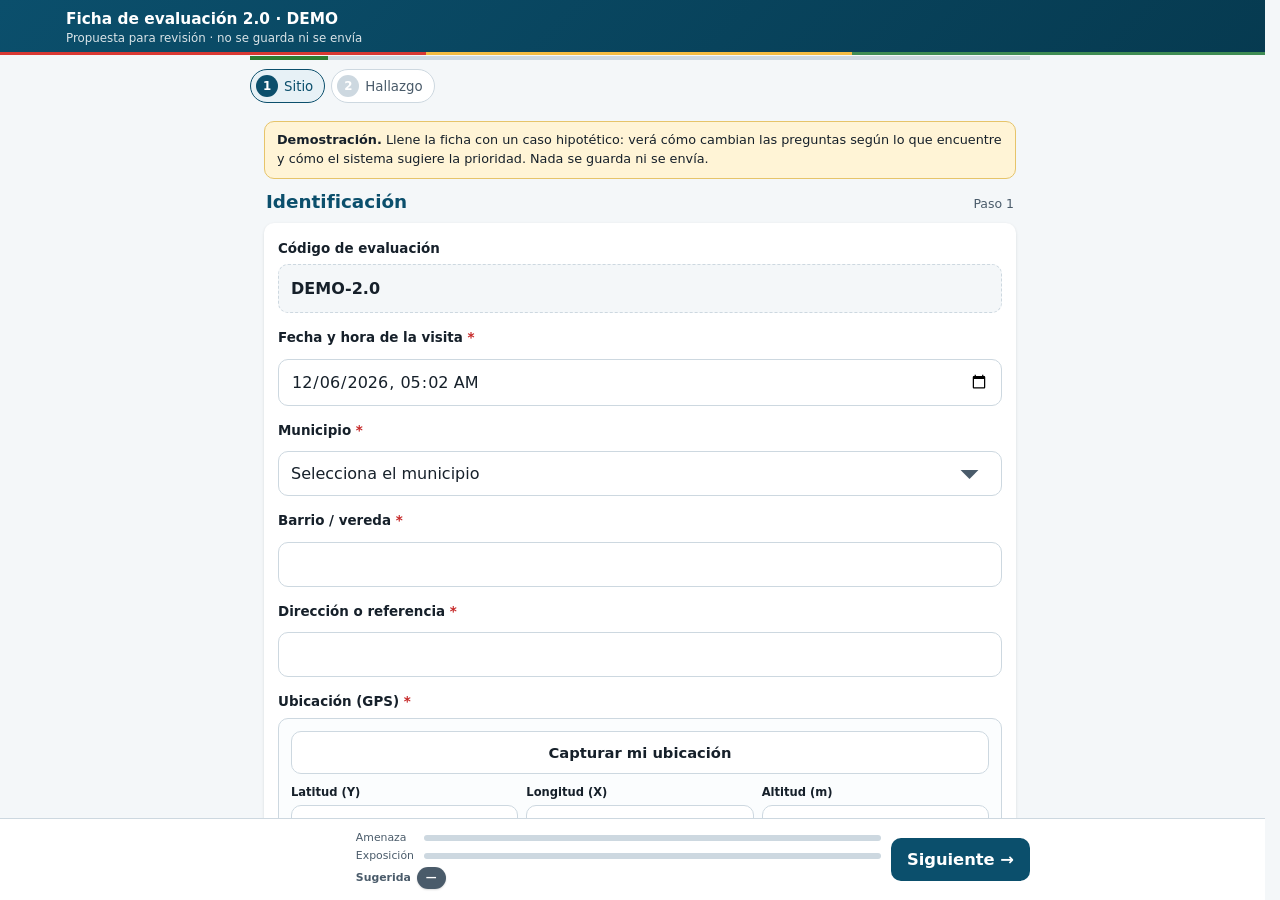
==== commit 8c655b45: "Demo ficha 2.0 guiada: rutas (movimiento / inestabilidad sin movimiento / sin inestabilidad), pasos," ====
--- a/propuesta/index.html
+++ b/propuesta/index.html
@@ -6,28 +6,71 @@
 <meta name="robots" content="noindex">
 <title>Propuesta ficha 2.0 · Taludes DIGER</title>
 <link rel="icon" href="../icon-192.png">
-<!-- DEMO de la propuesta de ficha 2.0. NO está conectada a nada: no lee ni escribe la base, no usa config.js, no registra
-     service worker. Usa la MISMA hoja de estilos y el mismo marcado del formulario de la app (app.js: dibujarFormulario /
-     dibujarCampo) para que se vea igual. Ficha y cálculo: ficha2-schema.js. El service worker de la app no guarda esta carpeta. -->
+<!-- DEMO de la propuesta de ficha 2.0 (guiada por pasos). NO está conectada a nada: no lee ni escribe la base, no usa
+     config.js, no registra service worker. Usa styles.css de la app (mismos colores, tarjetas, píldoras y botones).
+     Ficha, rutas y cálculo: ficha2-schema.js. El service worker de la app no guarda esta carpeta. -->
 <link rel="stylesheet" href="../styles.css">
 <style>
-  /* Solo lo nuevo de la 2.0 (la calificación); todo lo demás viene de styles.css */
-  .demo-aviso { background: #fff4d6; border: 1px solid #e6c46a; border-radius: var(--radio); padding: 10px 12px; font-size: .82rem; margin-bottom: 14px; }
-  .calif { border: 1.5px solid var(--borde); border-radius: var(--radio); background: #fbfdfe; padding: 12px; }
-  .calif table { width: 100%; border-collapse: collapse; font-size: .82rem; font-variant-numeric: tabular-nums; }
-  .calif td, .calif th { padding: 5px 4px; border-bottom: 1px solid var(--borde); text-align: left; vertical-align: top; }
-  .calif td:last-child, .calif th:last-child { text-align: right; white-space: nowrap; font-weight: 700; }
-  .calif .tot td { font-weight: 800; color: var(--azul); }
-  .calif-ind { font-size: .78rem; color: var(--texto-suave); margin: 8px 0 0; }
-  .calif-adv { background: #fff4d6; border-left: 4px solid #e6a100; border-radius: 6px; padding: 8px 10px; font-size: .8rem; margin-top: 10px; }
-  .calif-adv ul { margin: 4px 0 0; padding-left: 18px; }
-  .sugerida { display: flex; align-items: center; gap: 10px; flex-wrap: wrap; margin-bottom: 10px; font-size: .86rem; font-weight: 700; }
-  .sugerida .chip { font-size: .8rem; padding: 5px 12px; }
-  .ficha-topbar .chip { flex: none; }
-  .resultado { border: 2px solid var(--azul); border-radius: var(--radio); background: #fff; padding: 12px; margin-top: 12px; font-size: .86rem; }
-  .resultado textarea { min-height: 90px; }
-  .resultado .botones { display: flex; gap: 8px; flex-wrap: wrap; margin-top: 8px; }
-  .resultado .botones a, .resultado .botones button { flex: 1 1 140px; text-align: center; text-decoration: none; }
+  /* Lo nuevo de la 2.0. Todo lo demás (barra azul, tarjetas, píldoras, botones) viene de styles.css. */
+  #form-ficha { padding-bottom: 40px; }
+  .demo-aviso { background: #fff4d6; border: 1px solid #e6c46a; border-radius: var(--radio); padding: 9px 12px; font-size: .8rem; margin-bottom: 12px; }
+  /* pasos */
+  .pasos { display: flex; gap: 6px; overflow-x: auto; padding: 10px 14px 4px; scrollbar-width: none; max-width: calc(var(--ancho-lectura) + 28px); margin: 0 auto; }
+  .pasos::-webkit-scrollbar { display: none; }
+  .paso { flex: none; display: flex; align-items: center; gap: 6px; border: 1.5px solid var(--borde); background: #fff; border-radius: 999px;
+    padding: 5px 11px 5px 5px; font: 600 .78rem inherit; font-family: inherit; color: var(--texto-suave); cursor: pointer; }
+  .paso b { width: 22px; height: 22px; border-radius: 50%; display: grid; place-items: center; background: var(--borde); color: #fff; font-size: .74rem; }
+  .paso.hecho b { background: var(--ok); }
+  .paso.pendiente b { background: #e6a100; }
+  .paso.actual { border-color: var(--azul); color: var(--azul); background: var(--azul-claro); }
+  .paso.actual b { background: var(--azul); }
+  .paso[hidden] { display: none; }
+  .paso-titulo { display: flex; align-items: baseline; justify-content: space-between; gap: 8px; margin: 4px 2px 10px; }
+  .paso-titulo h2 { margin: 0; font-size: 1.15rem; color: var(--azul); }
+  .paso-titulo span { font-size: .78rem; color: var(--texto-suave); white-space: nowrap; }
+  .seccion.oculta { display: none; }
+  .seccion .seccion-cuerpo { padding: 16px 14px 6px; }
+  /* tarjetas con dibujo */
+  .tarjetas { display: grid; grid-template-columns: repeat(auto-fill, minmax(140px, 1fr)); gap: 8px; }
+  .tarjetas.ruta { grid-template-columns: 1fr; gap: 10px; }
+  @media (min-width: 720px) { .tarjetas.ruta { grid-template-columns: repeat(3, 1fr); } }
+  .tarjeta-op { position: relative; display: block; cursor: pointer; }
+  .tarjeta-op input { position: absolute; opacity: 0; pointer-events: none; }
+  .tarjeta-op > span { display: flex; flex-direction: column; gap: 4px; height: 100%; border: 1.5px solid var(--borde); border-radius: var(--radio); background: #fff; padding: 10px; transition: border-color .15s, background-color .15s; }
+  .tarjeta-op svg { width: 100%; height: 54px; color: var(--azul); }
+  .tarjeta-op strong { font-size: .86rem; }
+  .tarjeta-op em { font-style: normal; font-size: .74rem; color: var(--texto-suave); line-height: 1.3; }
+  .tarjeta-op input:checked + span { border-color: var(--azul); background: var(--azul-claro); box-shadow: inset 0 0 0 1px var(--azul); }
+  .tarjeta-op input:focus-visible + span { box-shadow: 0 0 0 3px var(--azul-claro); }
+  .ruta .tarjeta-op > span { padding: 14px; }
+  .ruta .tarjeta-op svg { height: 70px; }
+  .ruta .tarjeta-op strong { font-size: 1rem; }
+  .ruta .tarjeta-op em { font-size: .8rem; }
+  .masa { fill: var(--azul-claro); }
+  /* resultado */
+  .resultado-prio { border: 2px solid var(--azul); border-radius: var(--radio); background: #fff; padding: 14px; text-align: center; }
+  .resultado-prio .chip { font-size: 1.05rem; padding: 8px 18px; }
+  .resultado-prio p { margin: 10px 0 0; font-size: .88rem; }
+  .calc-detalle { margin-top: 10px; text-align: left; font-size: .8rem; }
+  .calc-detalle summary { cursor: pointer; color: var(--azul); font-weight: 700; }
+  .calc-detalle table { width: 100%; border-collapse: collapse; margin-top: 6px; font-variant-numeric: tabular-nums; }
+  .calc-detalle td { padding: 4px; border-bottom: 1px solid var(--borde); vertical-align: top; }
+  .calc-detalle td:last-child { text-align: right; font-weight: 700; white-space: nowrap; }
+  .avisos { background: #fff4d6; border-left: 4px solid #e6a100; border-radius: 6px; padding: 8px 10px; font-size: .8rem; margin-top: 10px; text-align: left; }
+  .avisos ul { margin: 4px 0 0; padding-left: 18px; }
+  /* barra inferior */
+  .nav-pasos { display: grid; grid-template-columns: auto 1fr auto; gap: 10px; align-items: center; max-width: var(--ancho-lectura); margin: 0 auto; }
+  .nav-pasos .btn-principal, .nav-pasos .btn-secundario { width: auto; padding: 12px 16px; }
+  .medidor { display: grid; gap: 3px; font-size: .68rem; color: var(--texto-suave); min-width: 0; }
+  .medidor .fila { display: grid; grid-template-columns: 62px 1fr; align-items: center; gap: 6px; }
+  .medidor .barra { height: 6px; border-radius: 3px; background: var(--borde); overflow: hidden; }
+  .medidor .barra i { display: block; height: 100%; width: 0; background: var(--azul); transition: width .3s; }
+  .medidor .sug { display: flex; align-items: center; gap: 6px; font-weight: 700; }
+  .fin { border: 2px solid var(--ok); border-radius: var(--radio); background: #fff; padding: 14px; margin-top: 14px; font-size: .86rem; }
+  .fin textarea { min-height: 90px; }
+  .fin .botones { display: flex; gap: 8px; flex-wrap: wrap; margin-top: 8px; }
+  .fin .botones > * { flex: 1 1 120px; width: auto; text-align: center; text-decoration: none; }
+  @media (prefers-reduced-motion: reduce) { .medidor .barra i, .tarjeta-op > span { transition: none; } }
 </style>
 </head>
 <body>
@@ -37,37 +80,64 @@
       <strong>Ficha de evaluación 2.0 · DEMO</strong>
       <span>Propuesta para revisión · no se guarda ni se envía</span>
     </div>
-    <span class="chip gris" id="chip-top" title="Prioridad sugerida por el sistema">—</span>
   </div>
   <div id="barra-progreso"><div id="barra-progreso-relleno"></div></div>
+  <nav class="pasos" id="pasos" aria-label="Pasos de la ficha"></nav>
   <form id="form-ficha" autocomplete="off" onsubmit="return false">
-    <div class="demo-aviso"><b>Demostración de la ficha 2.0.</b> Llénela con un caso hipotético y observe cómo el sistema sugiere la prioridad
-      (arriba a la derecha y en las secciones 6 y 7). No está conectada a la base: nada se guarda ni se envía.</div>
+    <div class="demo-aviso" id="demo-aviso"><b>Demostración.</b> Llene la ficha con un caso hipotético: verá cómo cambian las preguntas según lo que encuentre y cómo el sistema sugiere la prioridad. Nada se guarda ni se envía.</div>
+    <div class="paso-titulo"><h2 id="titulo-paso"></h2><span id="conteo-paso"></span></div>
   </form>
   <div class="ficha-pie">
     <p id="msg-validacion" class="msg-error"></p>
-    <button type="button" id="btn-enviar-ficha" class="btn-principal">Finalizar (demostración)</button>
-    <div id="resultado" class="resultado" hidden></div>
+    <div class="nav-pasos">
+      <button type="button" class="btn-secundario" id="btn-atras">&larr; Atrás</button>
+      <div class="medidor" id="medidor" aria-live="polite">
+        <div class="fila"><span>Amenaza</span><div class="barra"><i id="m-amenaza"></i></div></div>
+        <div class="fila"><span>Exposición</span><div class="barra"><i id="m-expo"></i></div></div>
+        <div class="sug">Sugerida <span class="chip gris" id="chip-sug">—</span></div>
+      </div>
+      <button type="button" class="btn-principal" id="btn-siguiente">Siguiente &rarr;</button>
+    </div>
   </div>
 </section>
 
-<script src="ficha2-schema.js" charset="utf-8"></script>
+<script src="ficha2-schema.js?v=20261118b" charset="utf-8"></script>
 <script>
 const $ = (id) => document.getElementById(id);
 const esc = (s) => String(s == null ? '' : s).replace(/[&<>"]/g, (c) => ({ '&': '&amp;', '<': '&lt;', '>': '&gt;', '"': '&quot;' }[c]));
-const D = {};               // respuestas
-let ultimaSug = null, fotos = {};
-const campos = []; FICHA2.secciones.forEach((s) => s.campos.forEach((c) => campos.push(Object.assign({ sec: s }, c))));
+const D = {}, fotos = {};
+let ultimaSug = null, actual = 0;
 const pad = (n) => String(n).padStart(2, '0');
-const ahora = new Date();
-D.fecha_hora_visita = ahora.getFullYear() + '-' + pad(ahora.getMonth() + 1) + '-' + pad(ahora.getDate()) + 'T' + pad(ahora.getHours()) + ':' + pad(ahora.getMinutes());
+const t0 = new Date();
+D.fecha_hora_visita = t0.getFullYear() + '-' + pad(t0.getMonth() + 1) + '-' + pad(t0.getDate()) + 'T' + pad(t0.getHours()) + ':' + pad(t0.getMinutes());
 D.codigo_evaluacion = 'DEMO-2.0';
-
+const SECS = FICHA2.secciones;
+const campos = []; SECS.forEach((s) => s.campos.forEach((c) => campos.push(Object.assign({ sec: s }, c))));
+
+// ---------------------------------------------------------------- pictogramas (perfil del talud; la masa movida en azul claro)
+const P = (cuerpo) => '<svg viewBox="0 0 80 50" fill="none" stroke="currentColor" stroke-width="2" stroke-linecap="round" stroke-linejoin="round" aria-hidden="true">' + cuerpo + '</svg>';
+const LADERA = '<path d="M2 12H22L58 42H78"/>';
+const DIBUJOS = {
+  'caida': P('<path d="M2 10H32V44H78"/><rect class="masa" x="40" y="30" width="8" height="7" transform="rotate(20 44 33)"/><rect class="masa" x="52" y="38" width="6" height="5"/><path d="M33 14C42 16 44 22 43 28" stroke-dasharray="3 3"/>'),
+  'volcamiento': P('<path d="M2 10H30V44H78"/><path class="masa" d="M31 12L38 10L46 40L39 42Z"/><path d="M36 6C46 6 50 12 50 20" /><path d="M47 18L50 21L53 17"/>'),
+  'rotacional': P(LADERA + '<path class="masa" d="M24 14Q22 38 56 42L44 32Z" stroke-width="1.5"/><path d="M24 14Q22 40 58 42" stroke-dasharray="3 3"/><path d="M30 22Q30 30 40 34"/><path d="M37 35L41 34L39 31"/>'),
+  'traslacional': P(LADERA + '<path class="masa" d="M28 17L54 39L58 36L32 14Z" stroke-width="1.5"/><path d="M26 20L56 44" stroke-dasharray="3 3"/><path d="M36 22L48 32"/><path d="M45 32L49 33L48 29"/>'),
+  'flujo': P(LADERA + '<path class="masa" d="M26 15C32 22 36 26 42 33C50 40 62 40 74 44L46 44C40 40 34 30 26 15Z" stroke-width="1.5"/><path d="M34 26C38 30 40 34 46 38" stroke-dasharray="3 3"/>'),
+  'reptacion': P(LADERA + '<path d="M30 18L27 8M42 28L38 18M54 38L49 28"/><path d="M33 26L44 35M45 36L44 32L48 34" />'),
+  'complejo': P(LADERA + '<path class="masa" d="M24 14Q24 30 38 32C46 36 60 40 74 44L50 44C44 40 34 36 30 30Z" stroke-width="1.5"/>'),
+  'nd': P(LADERA + '<path d="M50 16C50 10 60 10 60 16C60 20 55 20 55 25"/><circle cx="55" cy="30" r="1" fill="currentColor"/>'),
+  'ruta-mov': P(LADERA + '<path class="masa" d="M24 14Q24 36 54 40L58 42H70L60 38Z" stroke-width="1.5"/><path d="M34 26L46 36M43 36L47 37L46 33"/>'),
+  'ruta-ine': P(LADERA + '<path d="M14 12L16 8L18 12L20 8" /><path d="M64 42V32H74V42"/><path d="M62 33L69 27L76 33"/><path d="M67 36L69 38L68 40"/>'),
+  'ruta-no': P('<path d="M2 44H78"/><path d="M26 44V24H54V44"/><path d="M22 26L40 12L58 26"/><path d="M38 30L42 34L40 38" /><circle cx="64" cy="18" r="7"/><path d="M61 18L63.5 20.5L67.5 15.5"/>'),
+  'pend-baja': P('<path d="M4 44H24L60 38H76"/>'),
+  'pend-media': P('<path d="M4 44H18L56 20H76"/>'),
+  'pend-alta': P('<path d="M4 44H26L38 8H76"/>')
+};
+
+// ---------------------------------------------------------------- visibilidad
 function cumple(cond) {
   if (!cond) return true;
   if (Array.isArray(cond)) return cond.every(cumple);
-  // Mientras no se responde la pregunta 1, la ficha se muestra completa (como si hubiera movimiento).
-  if (cond.campo === 'hay_movimiento' && !D.hay_movimiento) return cond.valor !== 'No';
   const v = D[cond.campo], arr = Array.isArray(v) ? v : (v ? [v] : []);
   if (cond.valor !== undefined) return v === cond.valor;
   if (cond.valores) return cond.valores.includes(v);
@@ -76,17 +146,18 @@
   return true;
 }
 const visible = (c) => cumple(c.sec.soloSi) && cumple(c.soloSi);
-
-// ---------------------------------------------------------------- dibujar (mismo marcado que la app)
+const pasosVisibles = () => SECS.filter((s) => cumple(s.soloSi) && (s.id === 's1' || s.id === 's2' || D.hay_movimiento));
+
+// ---------------------------------------------------------------- dibujar un campo (marcado de la app + tarjetas con dibujo)
 function dibujarCampo(c) {
   const div = document.createElement('div');
   div.className = 'campo ancho-completo';
   div.dataset.campo = c.id;
-  const etq = '<label class="campo-etiqueta">' + esc(c.etiqueta) + (c.unidad ? ' (' + esc(c.unidad) + ')' : '') + (c.requerido ? ' <span class="req">*</span>' : '') + '</label>' +
+  const etq = c.tipo === 'calculado' ? '' : '<label class="campo-etiqueta">' + esc(c.etiqueta) + (c.unidad ? ' (' + esc(c.unidad) + ')' : '') + (c.requerido ? ' <span class="req">*</span>' : '') + '</label>' +
     (c.ayuda ? '<p class="campo-ayuda">' + esc(c.ayuda) + '</p>' : '');
   if (c.tipo === 'texto' && c.soloLectura) {
     div.innerHTML = etq + '<div class="valor-fijo">' + esc(D[c.id]) + '</div>';
-  } else if (c.tipo === 'texto' || c.tipo === 'numero' || c.tipo === 'fecha_hora') {
+  } else if (['texto', 'numero', 'fecha_hora'].includes(c.tipo)) {
     div.innerHTML = etq + '<input type="' + (c.tipo === 'fecha_hora' ? 'datetime-local' : 'text') + '"' + (c.tipo === 'numero' ? ' inputmode="decimal"' : '') + ' value="' + esc(D[c.id] || '') + '">';
     div.querySelector('input').addEventListener('input', (e) => { let v = e.target.value; if (c.tipo === 'numero') { v = v.replace(',', '.').replace(/[^0-9.]/g, ''); e.target.value = v; } set(c.id, v); });
   } else if (c.tipo === 'textarea') {
@@ -95,47 +166,53 @@
   } else if (c.tipo === 'municipio') {
     div.innerHTML = etq + '<select><option value="">Selecciona el municipio</option>' + c.opciones.map((m) => '<option>' + esc(m) + '</option>').join('') + '</select>';
     div.querySelector('select').addEventListener('change', (e) => set(c.id, e.target.value));
-  } else if (c.tipo === 'unica' || c.tipo === 'multiple' || c.tipo === 'prioridad') {
+  } else if (['unica', 'multiple', 'ruta', 'prioridad'].includes(c.tipo)) {
     const multiple = c.tipo === 'multiple';
-    const clase = c.destacado || c.descripciones ? 'opciones opciones-destacadas' : 'opciones';
-    let pre = '';
-    if (c.tipo === 'prioridad') pre = '<div class="sugerida">Prioridad sugerida por el sistema: <span class="chip gris" id="chip-sug">—</span></div>';
-    div.innerHTML = etq + pre + '<div class="' + clase + '">' + c.opciones.map((op) => {
-      const desc = c.descripciones && c.descripciones[op] ? '<em>' + esc(c.descripciones[op]) + '</em>' : '';
-      return '<label class="opcion"><input type="' + (multiple ? 'checkbox' : 'radio') + '" name="' + c.id + '" value="' + esc(op) + '"><span>' + esc(op) + desc + '</span></label>';
-    }).join('') + '</div><div class="detalles"></div>';
+    const conDibujo = !!c.dibujos;
+    let h = c.tipo === 'prioridad' ? '' : etq;
+    if (c.tipo === 'prioridad') h += '<div id="resultado-prio"></div><label class="campo-etiqueta" style="margin-top:14px">' + esc(c.etiqueta) + ' <span class="req">*</span></label><p class="campo-ayuda">Viene marcada con la sugerida. Si la cambia, debe justificar.</p>';
+    if (conDibujo) {
+      h += '<div class="tarjetas' + (c.tipo === 'ruta' ? ' ruta' : '') + '">' + c.opciones.map((op) =>
+        '<label class="tarjeta-op"><input type="' + (multiple ? 'checkbox' : 'radio') + '" name="' + c.id + '" value="' + esc(op) + '"><span>' +
+        (DIBUJOS[c.dibujos[op]] || '') + '<strong>' + esc(op) + '</strong>' + (c.descripciones && c.descripciones[op] ? '<em>' + esc(c.descripciones[op]) + '</em>' : '') + '</span></label>').join('') + '</div>';
+    } else {
+      const clase = c.descripciones ? 'opciones opciones-destacadas' : 'opciones';
+      h += '<div class="' + clase + '">' + c.opciones.map((op) => '<label class="opcion"><input type="' + (multiple ? 'checkbox' : 'radio') + '" name="' + c.id + '" value="' + esc(op) + '"><span>' + esc(op) +
+        (c.descripciones && c.descripciones[op] ? '<em>' + esc(c.descripciones[op]) + '</em>' : '') + '</span></label>').join('') + '</div>';
+    }
+    div.innerHTML = h + '<div class="detalles"></div>';
     const caja = div.querySelector('.detalles');
-    const pintarDetalles = () => {
-      const activos = [...div.querySelectorAll('.opciones input:checked')].map((x) => x.value);
-      let h = Object.keys(c.detalles || {}).filter((op) => activos.includes(op)).map((op) => {
-        const d = c.detalles[op];
-        return '<div class="detalle" data-detalle="' + d.id + '"><label class="campo-etiqueta">' + esc(d.etiqueta) + ' <span class="req">*</span></label><input type="text" data-id="' + d.id + '" value="' + esc(D[d.id] || '') + '" placeholder="Escribe aquí"></div>';
+    div._pintarDetalles = () => {
+      const activos = [...div.querySelectorAll('input[name="' + c.id + '"]:checked')].map((x) => x.value);
+      let d = Object.keys(c.detalles || {}).filter((op) => activos.includes(op)).map((op) => {
+        const x = c.detalles[op];
+        return '<div class="detalle" data-detalle="' + x.id + '"><label class="campo-etiqueta">' + esc(x.etiqueta) + ' <span class="req">*</span></label><input type="text" data-id="' + x.id + '" value="' + esc(D[x.id] || '') + '" placeholder="Escribe aquí"></div>';
       }).join('');
-      if (c.tipo === 'prioridad' && FICHA_NIV.includes(D._sug) && D.prioridad && D.prioridad !== D._sug) {
-        const sube = FICHA_NIV.indexOf(D.prioridad) > FICHA_NIV.indexOf(D._sug);
-        h += '<div class="detalle" data-detalle="justificacion_motivo"><label class="campo-etiqueta">¿Por qué ' + (sube ? 'SUBE' : 'BAJA') + ' la prioridad de ' + D._sug + ' a ' + D.prioridad + '? <span class="req">*</span></label>' +
+      if (c.tipo === 'prioridad' && NIVELES.includes(D._sug) && D.prioridad && D.prioridad !== D._sug) {
+        const sube = NIVELES.indexOf(D.prioridad) > NIVELES.indexOf(D._sug);
+        d += '<div class="detalle" data-detalle="justificacion_motivo"><label class="campo-etiqueta">¿Por qué la ' + (sube ? 'sube' : 'baja') + ' de ' + D._sug + ' a ' + D.prioridad + '? <span class="req">*</span></label>' +
           '<select data-id="justificacion_motivo"><option value="">Selecciona el motivo</option>' + c.justificacion.motivos.map((m) => '<option' + (D.justificacion_motivo === m ? ' selected' : '') + '>' + esc(m) + '</option>').join('') + '</select></div>' +
-          '<div class="detalle" data-detalle="justificacion_texto"><label class="campo-etiqueta">Justificación técnica (mínimo ' + c.justificacion.minimo + ' caracteres) <span class="req">*</span></label><textarea data-id="justificacion_texto">' + esc(D.justificacion_texto || '') + '</textarea></div>';
+          '<div class="detalle" data-detalle="justificacion_texto"><label class="campo-etiqueta">Explique (mínimo ' + c.justificacion.minimo + ' caracteres) <span class="req">*</span></label><textarea data-id="justificacion_texto">' + esc(D.justificacion_texto || '') + '</textarea></div>';
       }
-      caja.innerHTML = h;
+      caja.innerHTML = d;
       caja.querySelectorAll('[data-id]').forEach((el) => el.addEventListener(el.tagName === 'SELECT' ? 'change' : 'input', () => set(el.dataset.id, el.value, true)));
     };
-    div._pintarDetalles = pintarDetalles;
-    div.querySelectorAll('.opciones input').forEach((inp) => inp.addEventListener('change', () => {
+    div.querySelectorAll('input[name="' + c.id + '"]').forEach((inp) => inp.addEventListener('change', () => {
       if (multiple) {
-        let arr = [...div.querySelectorAll('.opciones input:checked')].map((x) => x.value);
+        let arr = [...div.querySelectorAll('input[name="' + c.id + '"]:checked')].map((x) => x.value);
         const ex = c.exclusivas || [];
         if (inp.checked && ex.includes(inp.value)) arr = [inp.value]; else if (inp.checked) arr = arr.filter((x) => !ex.includes(x));
-        div.querySelectorAll('.opciones input').forEach((x) => { x.checked = arr.includes(x.value); });
+        div.querySelectorAll('input[name="' + c.id + '"]').forEach((x) => { x.checked = arr.includes(x.value); });
         set(c.id, arr);
       } else set(c.id, inp.value);
-      pintarDetalles();
+      div._pintarDetalles();
+      if (c.tipo === 'ruta') setTimeout(() => ir(pasosVisibles().findIndex((s) => s.id === 's2') + 1), 250);   // elegir la ruta lleva solo al paso siguiente
     }));
   } else if (c.tipo === 'gps') {
     div.innerHTML = etq + '<div class="gps-caja"><button type="button" class="btn-secundario btn-gps">Capturar mi ubicación</button>' +
       '<div class="gps-coords"><label>Latitud (Y)<input type="text" inputmode="decimal" class="gps-y" placeholder="4.8123456"></label>' +
       '<label>Longitud (X)<input type="text" inputmode="decimal" class="gps-x" placeholder="-75.7012345"></label>' +
-      '<label>Altitud (Z m)<input type="text" inputmode="decimal" class="gps-z" placeholder="1487"></label></div><p class="gps-estado">Sin coordenadas todavía.</p></div>';
+      '<label>Altitud (m)<input type="text" inputmode="decimal" class="gps-z" placeholder="1487"></label></div><p class="gps-estado">Sin coordenadas todavía.</p></div>';
     const lee = () => set(c.id, { y: div.querySelector('.gps-y').value, x: div.querySelector('.gps-x').value, z: div.querySelector('.gps-z').value });
     div.querySelectorAll('.gps-coords input').forEach((i) => i.addEventListener('input', lee));
     div.querySelector('.btn-gps').addEventListener('click', () => {
@@ -145,7 +222,7 @@
       navigator.geolocation.getCurrentPosition((p) => {
         div.querySelector('.gps-y').value = p.coords.latitude.toFixed(7); div.querySelector('.gps-x').value = p.coords.longitude.toFixed(7);
         div.querySelector('.gps-z').value = p.coords.altitude ? Math.round(p.coords.altitude) : '';
-        est.textContent = 'Coordenadas registradas (precisión ' + Math.round(p.coords.accuracy) + ' m).'; est.className = 'gps-estado ok'; lee();
+        est.textContent = 'Ubicación registrada (precisión ' + Math.round(p.coords.accuracy) + ' m).'; est.className = 'gps-estado ok'; lee();
       }, () => { est.textContent = 'No se pudo obtener la ubicación: escríbala a mano.'; }, { enableHighAccuracy: true, timeout: 15000 });
     });
   } else if (c.tipo === 'fotos') {
@@ -154,44 +231,35 @@
       '<label class="fotos-btn alterno">Elegir de la galería<input type="file" accept="image/*" multiple hidden></label></div><p class="fotos-conteo"></p></div>';
     div.querySelectorAll('input[type=file]').forEach((i) => i.addEventListener('change', () => {
       fotos[c.id] = (fotos[c.id] || []).concat([...i.files]);
-      div.querySelector('.fotos-conteo').textContent = fotos[c.id].length + ' foto(s) (en la demo no se suben)';
+      div.querySelector('.fotos-conteo').textContent = fotos[c.id].length + ' foto(s) — en la demo no se suben';
       set(c.id, fotos[c.id].length);
     }));
   } else if (c.tipo === 'responsables') {
-    div.innerHTML = etq + [0, 1, 2].map((i) => '<div class="responsable-caja" data-i="' + i + '"><h4>RESPONSABLE ' + (i + 1) + (i === 0 ? ' (obligatorio)' : ' (opcional)') + '</h4>' +
+    div.innerHTML = etq + [0, 1, 2].map((i) => '<div class="responsable-caja"><h4>RESPONSABLE ' + (i + 1) + (i === 0 ? ' (obligatorio)' : ' (opcional)') + '</h4>' +
       '<label>Nombre<input type="text" class="r-nombre"></label><label>Tarjeta profesional<input type="text" class="r-tp"></label><label>Entidad<input type="text" class="r-entidad"></label></div>').join('');
     div.querySelectorAll('input').forEach((i) => i.addEventListener('input', () => set(c.id, [...div.querySelectorAll('.responsable-caja')].map((b) => ({
       nombre: b.querySelector('.r-nombre').value.trim(), tp: b.querySelector('.r-tp').value.trim(), entidad: b.querySelector('.r-entidad').value.trim() })))));
   } else if (c.tipo === 'calculado') {
-    div.innerHTML = etq + '<div class="calif" id="calc-' + c.id + '"></div>';
+    div.innerHTML = '<div class="valor-fijo" id="calc-' + c.id + '"></div>';
+    if (c.id === 'valoracion') div.hidden = true;   // la calificación se muestra en el recuadro de la prioridad
   }
   return div;
 }
 
 const form = $('form-ficha');
-FICHA2.secciones.forEach((sec, i) => {
+SECS.forEach((sec) => {
   const b = document.createElement('section');
-  b.className = 'seccion' + (i > 0 ? ' cerrada' : '');
+  b.className = 'seccion oculta';
   b.dataset.seccion = sec.id;
-  b.innerHTML = '<div class="seccion-cabeza"><span class="seccion-num">' + sec.numero + '</span><span class="seccion-titulo">' + esc(sec.titulo) + '</span>' +
-    '<span class="seccion-faltan"></span><span class="seccion-flecha">&#9662;</span></div>' +
-    '<div class="seccion-cuerpo">' + (sec.ayuda ? '<p class="seccion-ayuda">' + esc(sec.ayuda) + '</p>' : '') +
-    '<div class="rejilla"></div><button type="button" class="btn-siguiente">Siguiente sección &rarr;</button></div>';
-  b.querySelector('.seccion-cabeza').addEventListener('click', () => b.classList.toggle('cerrada'));
+  b.innerHTML = '<div class="seccion-cuerpo">' + (sec.ayuda ? '<p class="seccion-ayuda">' + esc(sec.ayuda) + '</p>' : '') + '<div class="rejilla"></div></div>';
   const rej = b.querySelector('.rejilla');
   sec.campos.forEach((c) => rej.appendChild(dibujarCampo(Object.assign({ sec }, c))));
-  b.querySelector('.btn-siguiente').addEventListener('click', () => {
-    b.classList.add('cerrada');
-    const sig = FICHA2.secciones.slice(i + 1).find((x) => cumple(x.soloSi));
-    if (sig) { const s = form.querySelector('[data-seccion="' + sig.id + '"]'); s.classList.remove('cerrada'); s.scrollIntoView({ behavior: 'smooth', block: 'start' }); }
-    else $('btn-enviar-ficha').scrollIntoView({ behavior: 'smooth', block: 'center' });
-  });
   form.appendChild(b);
 });
-
-// ---------------------------------------------------------------- estado
-const FICHA_NIV = NIVELES;
-function set(id, v, sinRedibujarDetalles) { D[id] = v; pintar(sinRedibujarDetalles); }
+form.querySelector('[data-campo="fecha_hora_visita"] input').value = D.fecha_hora_visita;
+
+// ---------------------------------------------------------------- estado y validación
+function set(id, v, sinDetalles) { D[id] = v; pintar(sinDetalles); }
 function vacio(c) {
   const v = D[c.id];
   if (c.tipo === 'gps') return !(v && v.y && v.x);
@@ -210,86 +278,104 @@
   }
   return f;
 }
-function pintar(sinRedibujarDetalles) {
-  // visibilidad de campos y secciones (como la app: la sección que no aplica queda "omitida")
-  campos.forEach((c) => { form.querySelector('[data-campo="' + c.id + '"]').hidden = !visible(c); });
-  let tot = 0, listos = 0;
-  FICHA2.secciones.forEach((s) => {
-    const b = form.querySelector('[data-seccion="' + s.id + '"]');
-    const om = !cumple(s.soloSi), sinDecidir = s.soloSi && !D.hay_movimiento;
-    b.classList.toggle('omitida', om && !sinDecidir);
-    let n = 0;
-    s.campos.forEach((c) => { const cc = Object.assign({ sec: s }, c); if (!visible(cc) || !c.requerido || c.tipo === 'calculado' || c.soloLectura) return; tot++; if (faltantes(cc).length) n++; else listos++; });
-    const t = b.querySelector('.seccion-faltan');
-    t.className = 'seccion-faltan ' + (sinDecidir ? 'espera' : om ? 'omitida' : n ? 'pendiente' : 'lista');
-    t.textContent = sinDecidir ? 'Según la sección 1' : om ? 'No aplica' : n ? 'Faltan ' + n : 'Completa';
-  });
-  $('barra-progreso-relleno').style.width = (tot ? Math.round(100 * listos / tot) : 0) + '%';
-  // calificación
+const faltanEn = (s) => campos.filter((c) => c.sec === s).reduce((n, c) => n + faltantes(c).length, 0);
+
+function pintar(sinDetalles) {
+  campos.forEach((c) => { if (c.id !== 'valoracion') form.querySelector('[data-campo="' + c.id + '"]').hidden = !visible(c); });
+  const vis = pasosVisibles();
+  if (actual >= vis.length) actual = vis.length - 1;
+  // pasos
+  $('pasos').innerHTML = vis.map((s, i) => '<button type="button" class="paso' + (i === actual ? ' actual' : faltanEn(s) ? (i < actual ? ' pendiente' : '') : ' hecho') + '" data-i="' + i + '"><b>' + (i + 1) + '</b>' + esc(s.corto) + '</button>').join('');
+  $('pasos').querySelectorAll('.paso').forEach((b) => b.addEventListener('click', () => ir(+b.dataset.i)));
+  SECS.forEach((s) => form.querySelector('[data-seccion="' + s.id + '"]').classList.toggle('oculta', s !== vis[actual]));
+  $('titulo-paso').textContent = vis[actual].titulo.toLowerCase().replace(/^(¿?)(.)/, (m, p, l) => p + l.toUpperCase());
+  $('conteo-paso').textContent = 'Paso ' + (actual + 1) + (D.hay_movimiento ? ' de ' + vis.length : '');
+  $('demo-aviso').hidden = actual > 0;
+  $('btn-atras').style.visibility = actual ? 'visible' : 'hidden';
+  $('btn-siguiente').innerHTML = actual === vis.length - 1 && D.hay_movimiento ? 'Finalizar' : 'Siguiente &rarr;';
+  let tot = 0, ok = 0;
+  campos.forEach((c) => { if (visible(c) && c.requerido && c.tipo !== 'calculado') { tot++; if (!faltantes(c).length) ok++; } });
+  $('barra-progreso-relleno').style.width = (tot ? Math.round(100 * ok / tot) : 0) + '%';
+  // calificación en vivo
   const k = calcularCriticidad(D);
-  D._sug = k.sugerida;
+  D._sug = k.sugerida; D._k = k;
   const sug = k.sugerida || '—';
-  [$('chip-top'), $('chip-sug')].forEach((ch) => { ch.textContent = sug; ch.className = 'chip ' + (FICHA_NIV.includes(sug) ? sug : 'gris'); });
-  const F = k.factores || {};
-  $('calc-valoracion').innerHTML = D.hay_movimiento === 'No' ? '' :
-    '<table><tr><th>Factor</th><th>Base</th><th>Pts</th></tr>' +
-    [['A1 Magnitud', F.A1], ['A2 Actividad', F.A2], ['A3 Indicios de reactivación', F.A3], ['A4 Velocidad esperada', F.A4]]
-      .map(([n, f]) => '<tr><td>' + n + '</td><td>' + esc(f ? f.porque : '') + '</td><td>' + (f ? f.pts : 0) + '</td></tr>').join('') +
-    '<tr class="tot"><td>Amenaza</td><td>' + esc(k.amenaza || '') + '</td><td>' + (k.puntos || 0) + '</td></tr>' +
-    '<tr class="tot"><td>Exposición</td><td>' + esc(k.porqueExposicion || '') + '</td><td>' + (k.exposicion || 0) + ' / 4</td></tr></table>' +
-    '<p class="calif-ind"><b>Indicios detectados:</b> ' + esc((k.indicios || []).join('; ') || 'ninguno') + '</p>' +
-    ((k.advertencias || []).length ? '<div class="calif-adv"><b>Revise la coherencia:</b><ul>' + k.advertencias.map((a) => '<li>' + esc(a) + '</li>').join('') + '</ul></div>' : '');
-  // la prioridad final sigue a la sugerida mientras el evaluador no la cambie
-  if (FICHA_NIV.includes(k.sugerida) && k.sugerida !== ultimaSug) {
+  $('chip-sug').textContent = sug; $('chip-sug').className = 'chip ' + (NIVELES.includes(sug) ? sug : 'gris');
+  $('m-amenaza').style.width = k.puntos ? Math.round(100 * (k.puntos - 3) / 13) + '%' : '0';
+  $('m-expo').style.width = Math.round(100 * (k.exposicion || 0) / 4) + '%';
+  $('medidor').style.visibility = D.hay_movimiento === FICHA2.rutas.ninguna ? 'hidden' : 'visible';
+  if (k.volumen !== undefined) $('calc-volumen_m3').textContent = k.volumen ? '≈ ' + Math.round(k.volumen).toLocaleString('es-CO') + ' m³ (aproximado)' : 'Escriba largo, ancho y profundidad';
+  const F = k.factores;
+  $('resultado-prio').innerHTML = !k.sugerida ? '<div class="resultado-prio"><p>Complete los pasos anteriores para ver la prioridad sugerida.</p></div>' :
+    '<div class="resultado-prio"><div class="campo-etiqueta">Prioridad sugerida por el sistema</div><span class="chip ' + k.sugerida + '">' + k.sugerida + '</span>' +
+    '<p>' + esc(explicar(k, D)) + '</p>' +
+    (k.factores.A1 ? '<details class="calc-detalle"><summary>Ver el cálculo</summary><table>' +
+      [['Magnitud', F.A1], ['Actividad', F.A2], ['Señales de reactivación', F.A3], ['Velocidad esperada', F.A4]].map(([n, f]) => '<tr><td>' + n + '</td><td>' + esc(f.porque) + '</td><td>' + f.pts + ' / 4</td></tr>').join('') +
+      '<tr><td><b>Amenaza</b></td><td>' + k.amenaza + '</td><td>' + k.puntos + ' / 16</td></tr><tr><td><b>Exposición</b></td><td>' + esc(k.porqueExposicion) + '</td><td>' + k.exposicion + ' / 4</td></tr></table></details>' : '') +
+    (k.advertencias.length ? '<div class="avisos"><b>Revise:</b><ul>' + k.advertencias.map((a) => '<li>' + esc(a) + '</li>').join('') + '</ul></div>' : '') + '</div>';
+  // la prioridad final acompaña a la sugerida mientras el evaluador no la cambie
+  if (NIVELES.includes(k.sugerida) && k.sugerida !== ultimaSug) {
     if (!D.prioridad || D.prioridad === ultimaSug) { D.prioridad = k.sugerida; form.querySelectorAll('input[name=prioridad]').forEach((x) => { x.checked = x.value === k.sugerida; }); }
     ultimaSug = k.sugerida;
   }
-  D._dif = FICHA_NIV.includes(k.sugerida) && D.prioridad ? FICHA_NIV.indexOf(D.prioridad) - FICHA_NIV.indexOf(k.sugerida) : 0;
-  if (!sinRedibujarDetalles) { const p = form.querySelector('[data-campo="prioridad"]'); p._pintarDetalles(); }
-  $('resultado').hidden = true;
-  D._k = k;
-}
-
-// ---------------------------------------------------------------- finalizar (simulado) y comentarios
-$('btn-enviar-ficha').addEventListener('click', () => {
+  D._dif = NIVELES.includes(k.sugerida) && D.prioridad ? NIVELES.indexOf(D.prioridad) - NIVELES.indexOf(k.sugerida) : 0;
+  if (!sinDetalles) form.querySelector('[data-campo="prioridad"]')._pintarDetalles();
+}
+
+function ir(i) {
+  const vis = pasosVisibles();
+  actual = Math.max(0, Math.min(i, vis.length - 1));
+  $('msg-validacion').textContent = '';
+  form.querySelectorAll('.faltante').forEach((x) => x.classList.remove('faltante'));
   pintar();
-  form.querySelectorAll('.faltante').forEach((x) => x.classList.remove('faltante'));
-  const faltan = [];
-  campos.forEach((c) => faltantes(c).forEach((id) => {
-    faltan.push(c);
-    const el = form.querySelector('[data-campo="' + id + '"]') || form.querySelector('[data-detalle="' + id + '"]');
-    if (el) el.classList.add('faltante');
-  }));
-  if (faltan.length) {
-    const primera = faltan[0];
-    $('msg-validacion').textContent = 'Faltan ' + faltan.length + ' respuesta(s). La primera está en la sección ' + primera.sec.numero + '.';
-    const s = form.querySelector('[data-seccion="' + primera.sec.id + '"]'); s.classList.remove('cerrada');
-    form.querySelector('.faltante').scrollIntoView({ behavior: 'smooth', block: 'center' });
+  $('vista-ficha').scrollTo({ top: 0, behavior: 'smooth' });
+}
+function marcarFaltantes(lista) {
+  lista.forEach(({ id }) => { const el = form.querySelector('[data-campo="' + id + '"]') || form.querySelector('[data-detalle="' + id + '"]'); if (el) el.classList.add('faltante'); });
+}
+$('btn-atras').addEventListener('click', () => ir(actual - 1));
+$('btn-siguiente').addEventListener('click', () => {
+  const vis = pasosVisibles();
+  if (!D.hay_movimiento && actual === vis.length - 1) { $('msg-validacion').textContent = 'Elija qué encontró en el sitio para continuar.'; return; }
+  if (actual < vis.length - 1) {
+    // avanza siempre; lo que falte queda marcado en naranja en los pasos
+    return ir(actual + 1);
+  }
+  const falta = [];
+  campos.forEach((c) => faltantes(c).forEach((id) => falta.push({ id, sec: c.sec })));
+  if (falta.length) {
+    const i = vis.indexOf(falta[0].sec);
+    ir(i);
+    marcarFaltantes(falta.filter((f) => f.sec === falta[0].sec));
+    $('msg-validacion').textContent = 'Faltan ' + falta.length + ' respuesta(s). Las de este paso están en rojo; los pasos pendientes, en naranja.';
     return;
   }
-  $('msg-validacion').textContent = '';
-  const k = D._k, r = $('resultado');
-  r.hidden = false;
-  r.innerHTML = '<b>Ficha completa (demostración).</b> En la versión real se enviaría con: prioridad sugerida <span class="chip ' + (k.sugerida || 'gris') + '">' + esc(k.sugerida) + '</span>' +
-    (D.prioridad && D.prioridad !== k.sugerida ? ' · prioridad final <span class="chip ' + D.prioridad + '">' + D.prioridad + '</span> (justificada)' : '') +
-    '<p style="margin:12px 0 4px"><b>¿Comentarios sobre la propuesta?</b> Escríbalos y envíelos al coordinador de la propuesta en la DIGER. Se adjunta el resumen de este caso.</p>' +
-    '<textarea id="fb-texto" placeholder="Preguntas que sobran o faltan, opciones, la prioridad sugerida…"></textarea>' +
-    '<div class="botones"><a class="btn-principal" id="fb-wa" target="_blank" rel="noopener" href="#">WhatsApp</a><a class="btn-secundario" id="fb-mail" href="#">Correo</a>' +
-    '<button type="button" class="btn-secundario" id="fb-copiar">Copiar</button></div>';
+  terminar();
+});
+
+// ---------------------------------------------------------------- final y comentarios
+function terminar() {
+  const k = D._k;
+  let fin = $('fin');
+  if (!fin) { fin = document.createElement('div'); fin.id = 'fin'; fin.className = 'fin'; form.appendChild(fin); }
+  fin.innerHTML = '<b>Ficha completa.</b> En la versión real se enviaría con prioridad ' +
+    (k.sugerida === 'SIN PRIORIDAD' ? '<b>sin prioridad</b> (remisión).' : 'sugerida <span class="chip ' + k.sugerida + '">' + k.sugerida + '</span> y final <span class="chip ' + D.prioridad + '">' + D.prioridad + '</span>.') +
+    '<p style="margin:12px 0 4px"><b>¿Qué le pareció?</b> Escriba sus comentarios y envíelos al coordinador de la propuesta en la DIGER. Se adjunta el resumen de este caso.</p>' +
+    '<textarea id="fb-texto" placeholder="Qué sobra, qué falta, qué cambiaría…"></textarea>' +
+    '<div class="botones"><a class="btn-principal" id="fb-wa" target="_blank" rel="noopener" href="#">WhatsApp</a><a class="btn-secundario" id="fb-mail" href="#">Correo</a><button type="button" class="btn-secundario" id="fb-copiar">Copiar</button></div>';
   const msg = () => {
-    const F = k.factores || {};
-    const t = 'Comentarios a la propuesta de ficha de taludes 2.0\n\n' + ($('fb-texto').value.trim() || '(sin observaciones)') + '\n\nCaso de prueba: ' + (D.hay_movimiento || '') +
-      (F.A1 ? '\nA1 ' + F.A1.pts + ' + A2 ' + F.A2.pts + ' + A3 ' + F.A3.pts + ' + A4 ' + F.A4.pts + ' = ' + k.puntos + ' (' + k.amenaza + ') · Exposición ' + k.exposicion : '') +
-      '\nPrioridad sugerida: ' + k.sugerida + (D.prioridad ? ' · final: ' + D.prioridad : '') + (D._dif ? '\nJustificación: ' + D.justificacion_motivo + ': ' + D.justificacion_texto : '');
+    const F = k.factores;
+    const t = 'Comentarios a la propuesta de ficha de taludes 2.0\n\n' + ($('fb-texto').value.trim() || '(sin observaciones)') + '\n\nCaso de prueba: ' + D.hay_movimiento +
+      (F.A1 ? '\nMagnitud ' + F.A1.pts + ' + actividad ' + F.A2.pts + ' + señales ' + F.A3.pts + ' + velocidad ' + F.A4.pts + ' = ' + k.puntos + ' (' + k.amenaza + ') · exposición ' + k.exposicion : '') +
+      '\n' + explicar(k, D) + (D.prioridad && D._dif ? '\nPrioridad final: ' + D.prioridad + ' — ' + D.justificacion_motivo + ': ' + D.justificacion_texto : '');
     $('fb-wa').href = 'https://wa.me/?text=' + encodeURIComponent(t);
     $('fb-mail').href = 'mailto:?subject=' + encodeURIComponent('Comentarios ficha de taludes 2.0') + '&body=' + encodeURIComponent(t);
     return t;
   };
   $('fb-texto').addEventListener('input', msg); msg();
   $('fb-copiar').addEventListener('click', () => { const t = msg(); if (navigator.clipboard) navigator.clipboard.writeText(t).then(() => { $('fb-copiar').textContent = 'Copiado'; }, () => {}); });
-  r.scrollIntoView({ behavior: 'smooth', block: 'center' });
-});
-form.querySelector('[data-campo="fecha_hora_visita"] input').value = D.fecha_hora_visita;
+  fin.scrollIntoView({ behavior: 'smooth', block: 'center' });
+}
 pintar();
 </script>
 </body>
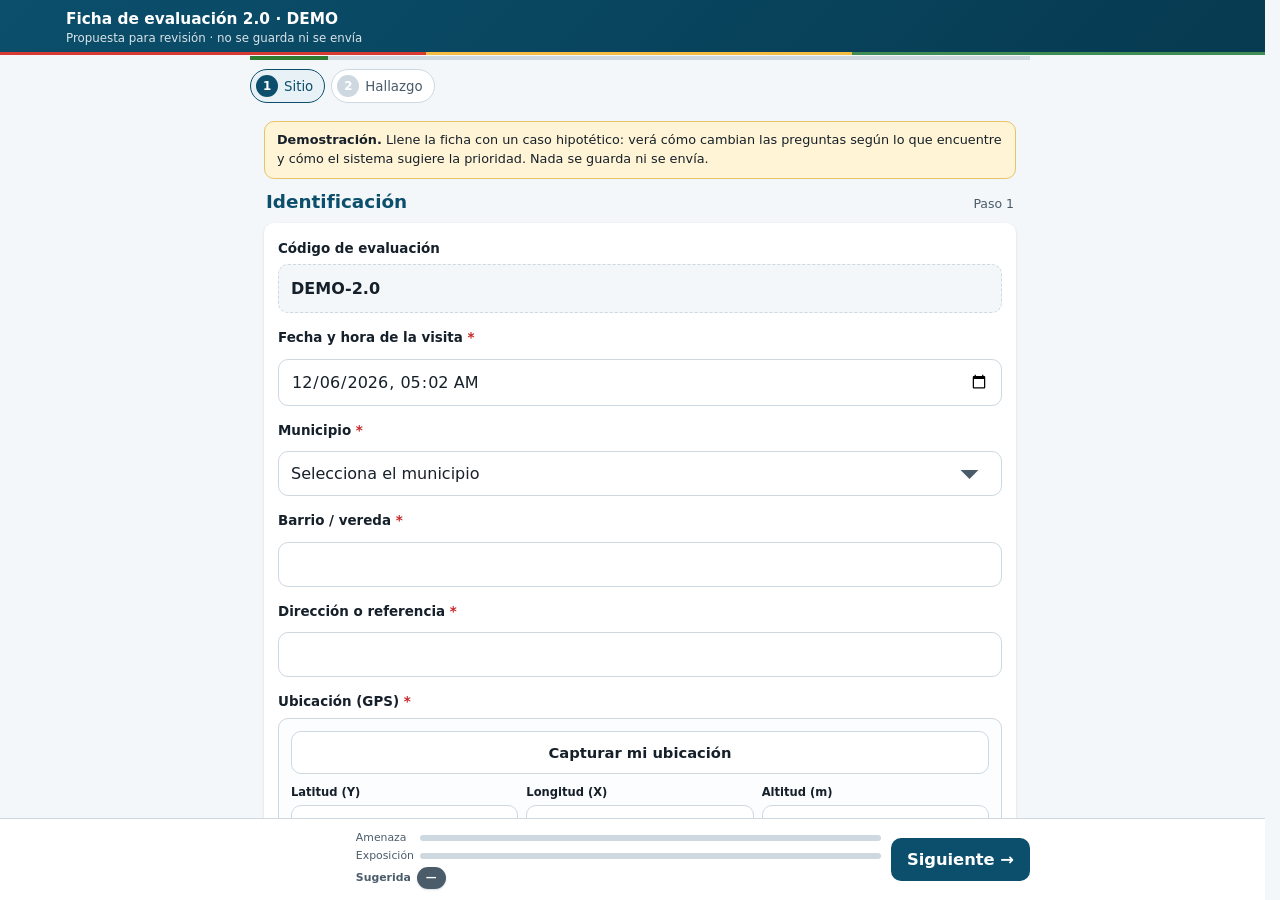
==== commit 47ead9ff: "Demo ficha 2.0: barra inferior responsive en celular (letra grande), pasos se corren al actual, limp" ====
--- a/propuesta/index.html
+++ b/propuesta/index.html
@@ -61,11 +61,21 @@
   /* barra inferior */
   .nav-pasos { display: grid; grid-template-columns: auto 1fr auto; gap: 10px; align-items: center; max-width: var(--ancho-lectura); margin: 0 auto; }
   .nav-pasos .btn-principal, .nav-pasos .btn-secundario { width: auto; padding: 12px 16px; }
-  .medidor { display: grid; gap: 3px; font-size: .68rem; color: var(--texto-suave); min-width: 0; }
-  .medidor .fila { display: grid; grid-template-columns: 62px 1fr; align-items: center; gap: 6px; }
+  .medidor { display: grid; grid-template-columns: max-content minmax(24px, 1fr); align-items: center; gap: 3px 6px; font-size: .68rem; color: var(--texto-suave); min-width: 0; }
+  .medidor .fila { display: contents; }
   .medidor .barra { height: 6px; border-radius: 3px; background: var(--borde); overflow: hidden; }
   .medidor .barra i { display: block; height: 100%; width: 0; background: var(--azul); transition: width .3s; }
-  .medidor .sug { display: flex; align-items: center; gap: 6px; font-weight: 700; }
+  .medidor .sug { grid-column: 1 / -1; display: flex; align-items: center; gap: 6px; font-weight: 700; }
+  /* Celular: el medidor arriba a lo ancho y los botones abajo, para que nada se encime
+     aunque el teléfono tenga la letra grande. */
+  @media (max-width: 599px) {
+    .nav-pasos { grid-template-columns: auto 1fr; gap: 8px; }
+    .nav-pasos > button { grid-row: 2; }
+    .medidor { grid-row: 1; grid-column: 1 / -1; grid-template-columns: max-content minmax(24px, 1fr) max-content minmax(24px, 1fr); }
+    .medidor .sug { justify-content: center; }
+    .nav-pasos .btn-principal { width: 100%; }
+    #vista-ficha { padding-bottom: calc(190px + env(safe-area-inset-bottom)); }
+  }
   .fin { border: 2px solid var(--ok); border-radius: var(--radio); background: #fff; padding: 14px; margin-top: 14px; font-size: .86rem; }
   .fin textarea { min-height: 90px; }
   .fin .botones { display: flex; gap: 8px; flex-wrap: wrap; margin-top: 8px; }
@@ -101,8 +111,12 @@
   </div>
 </section>
 
-<script src="ficha2-schema.js?v=20261118b" charset="utf-8"></script>
+<script src="ficha2-schema.js?v=20261118d" charset="utf-8"></script>
 <script>
+// En un celular con la app instalada en una versión anterior a la v83, el service worker de la app
+// guarda esta demo y la sigue mostrando vieja. Se borra esa copia para que la próxima vez llegue la actual.
+if (window.caches) caches.keys().then((ks) => ks.forEach((k) => caches.open(k).then((c) => c.keys().then((rs) =>
+  rs.forEach((r) => { if (r.url.indexOf('/propuesta/') !== -1) c.delete(r); }))))).catch(() => null);
 const $ = (id) => document.getElementById(id);
 const esc = (s) => String(s == null ? '' : s).replace(/[&<>"]/g, (c) => ({ '&': '&amp;', '<': '&lt;', '>': '&gt;', '"': '&quot;' }[c]));
 const D = {}, fotos = {};
@@ -287,6 +301,9 @@
   // pasos
   $('pasos').innerHTML = vis.map((s, i) => '<button type="button" class="paso' + (i === actual ? ' actual' : faltanEn(s) ? (i < actual ? ' pendiente' : '') : ' hecho') + '" data-i="' + i + '"><b>' + (i + 1) + '</b>' + esc(s.corto) + '</button>').join('');
   $('pasos').querySelectorAll('.paso').forEach((b) => b.addEventListener('click', () => ir(+b.dataset.i)));
+  // en celular la fila de pasos no cabe: se corre sola para que el paso actual quede a la vista
+  const fila = $('pasos'), act = fila.querySelector('.actual');
+  fila.scrollLeft += act.getBoundingClientRect().left - fila.getBoundingClientRect().left - (fila.clientWidth - act.offsetWidth) / 2;
   SECS.forEach((s) => form.querySelector('[data-seccion="' + s.id + '"]').classList.toggle('oculta', s !== vis[actual]));
   $('titulo-paso').textContent = vis[actual].titulo.toLowerCase().replace(/^(¿?)(.)/, (m, p, l) => p + l.toUpperCase());
   $('conteo-paso').textContent = 'Paso ' + (actual + 1) + (D.hay_movimiento ? ' de ' + vis.length : '');
